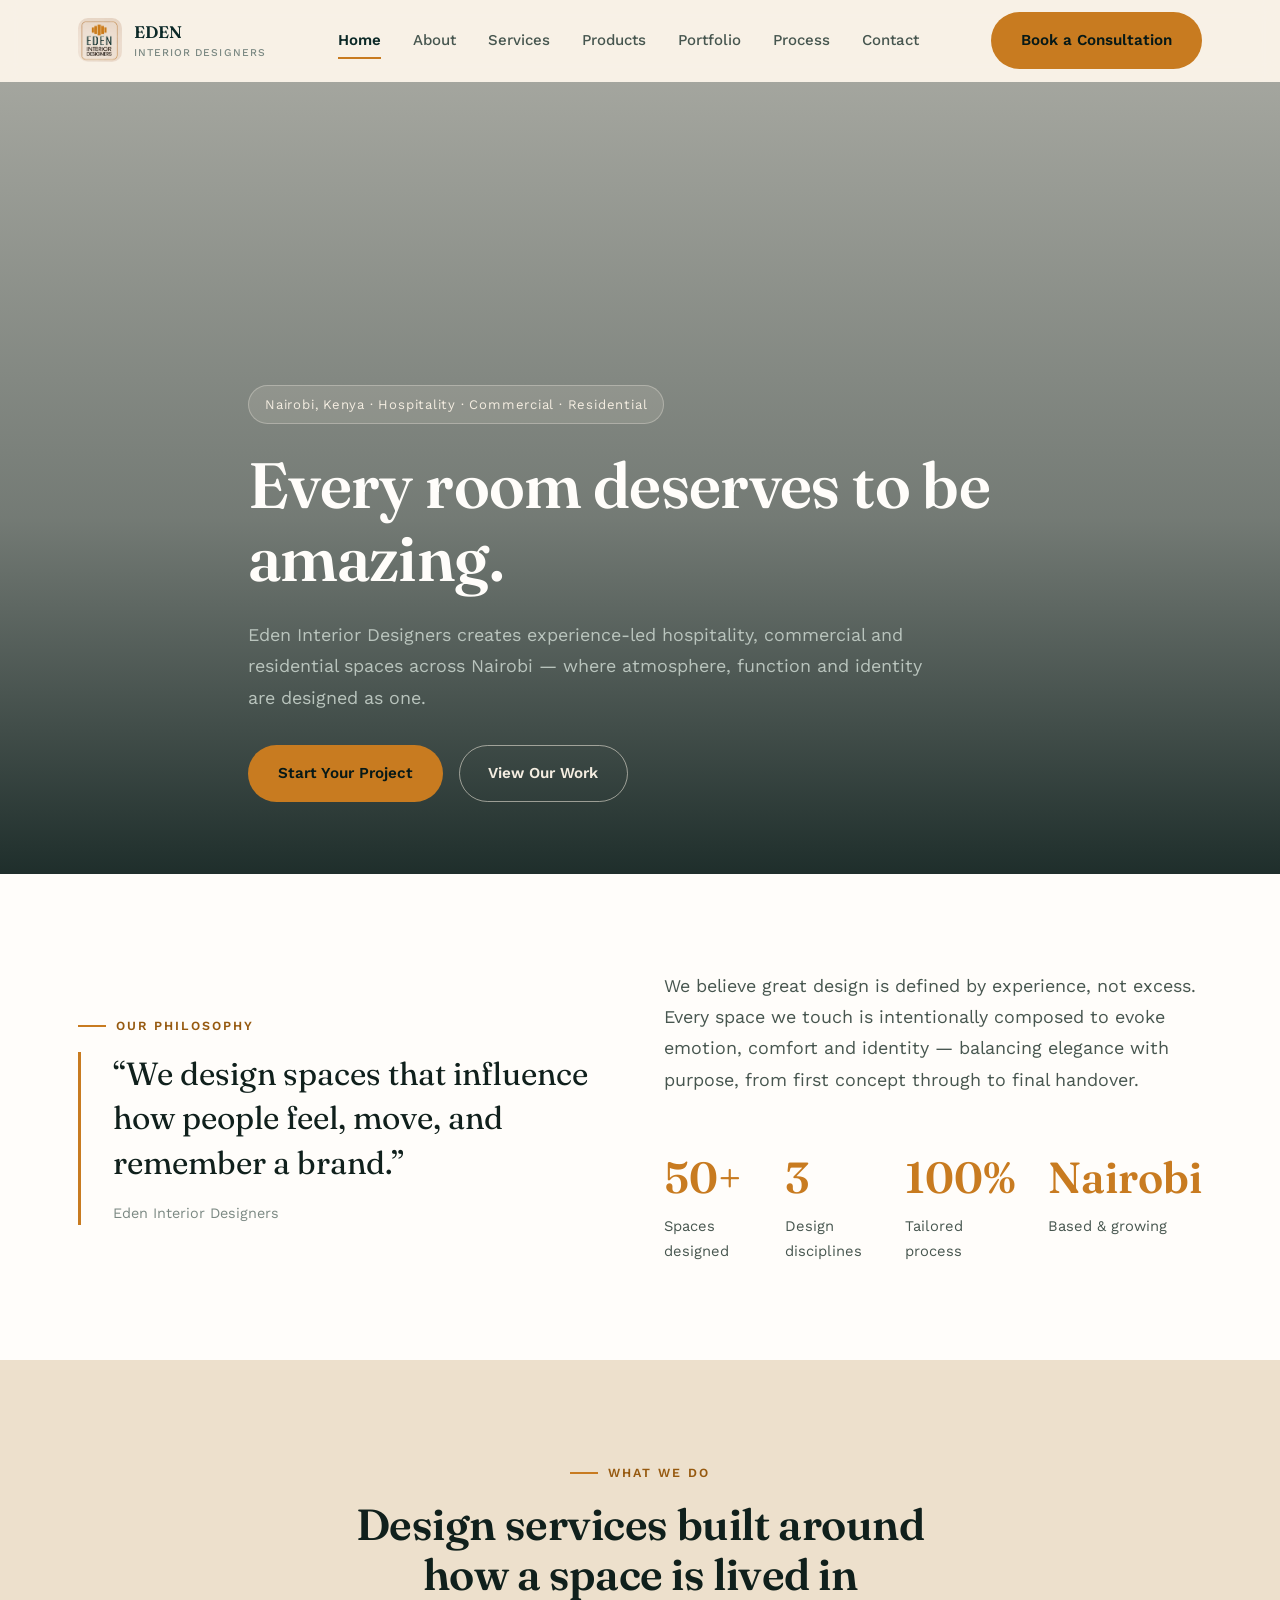
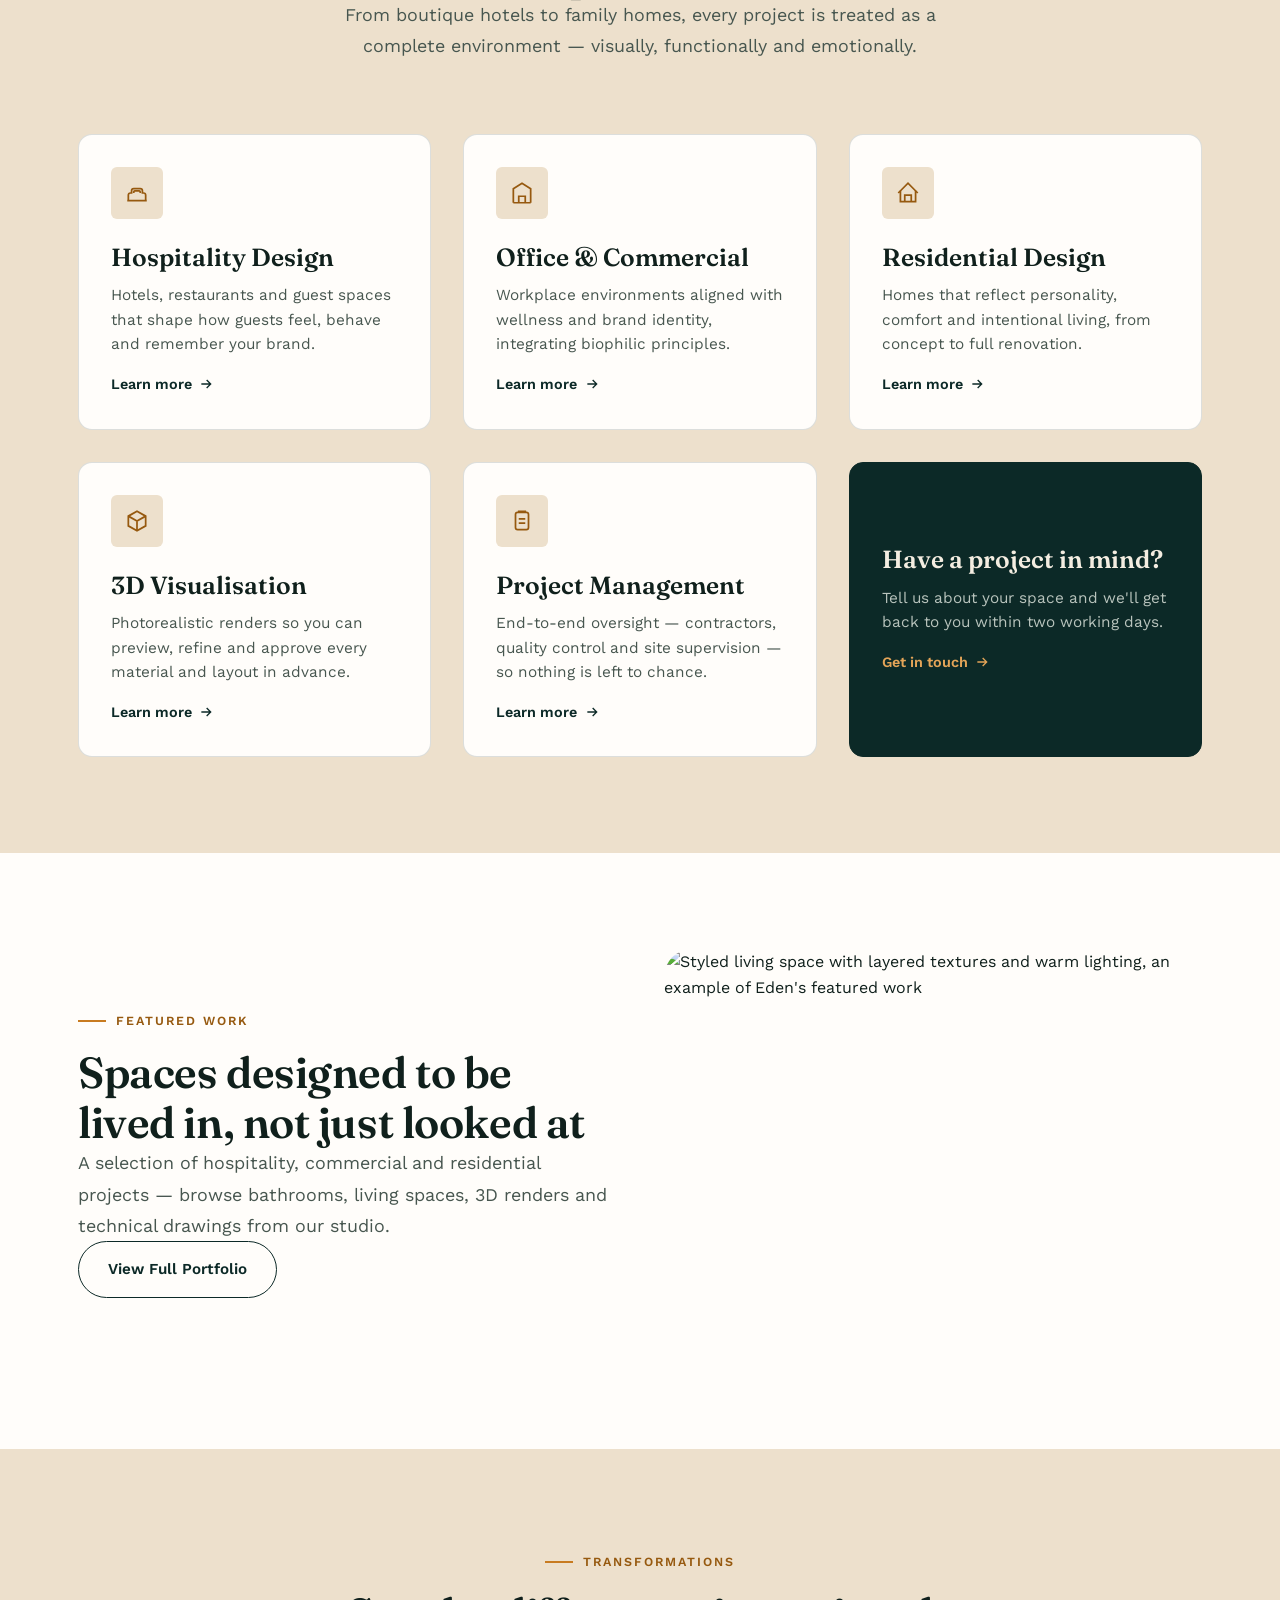
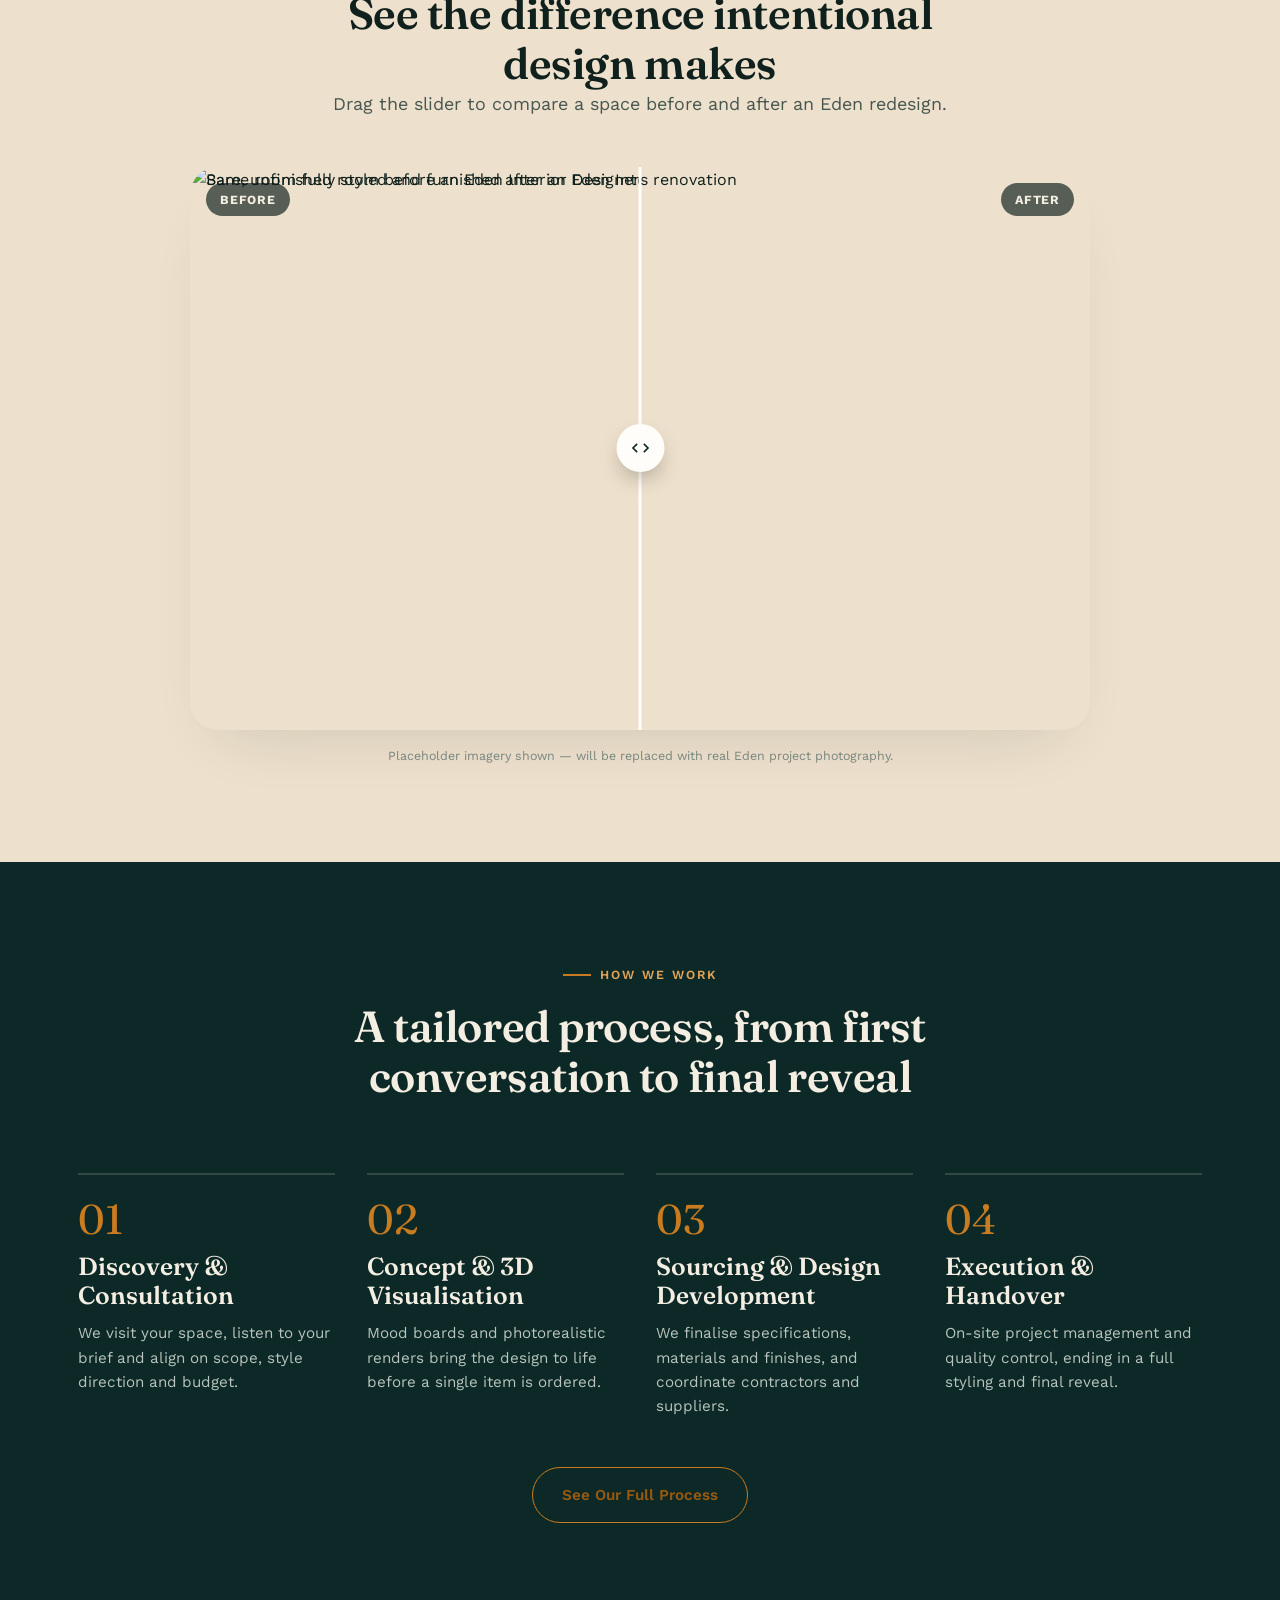
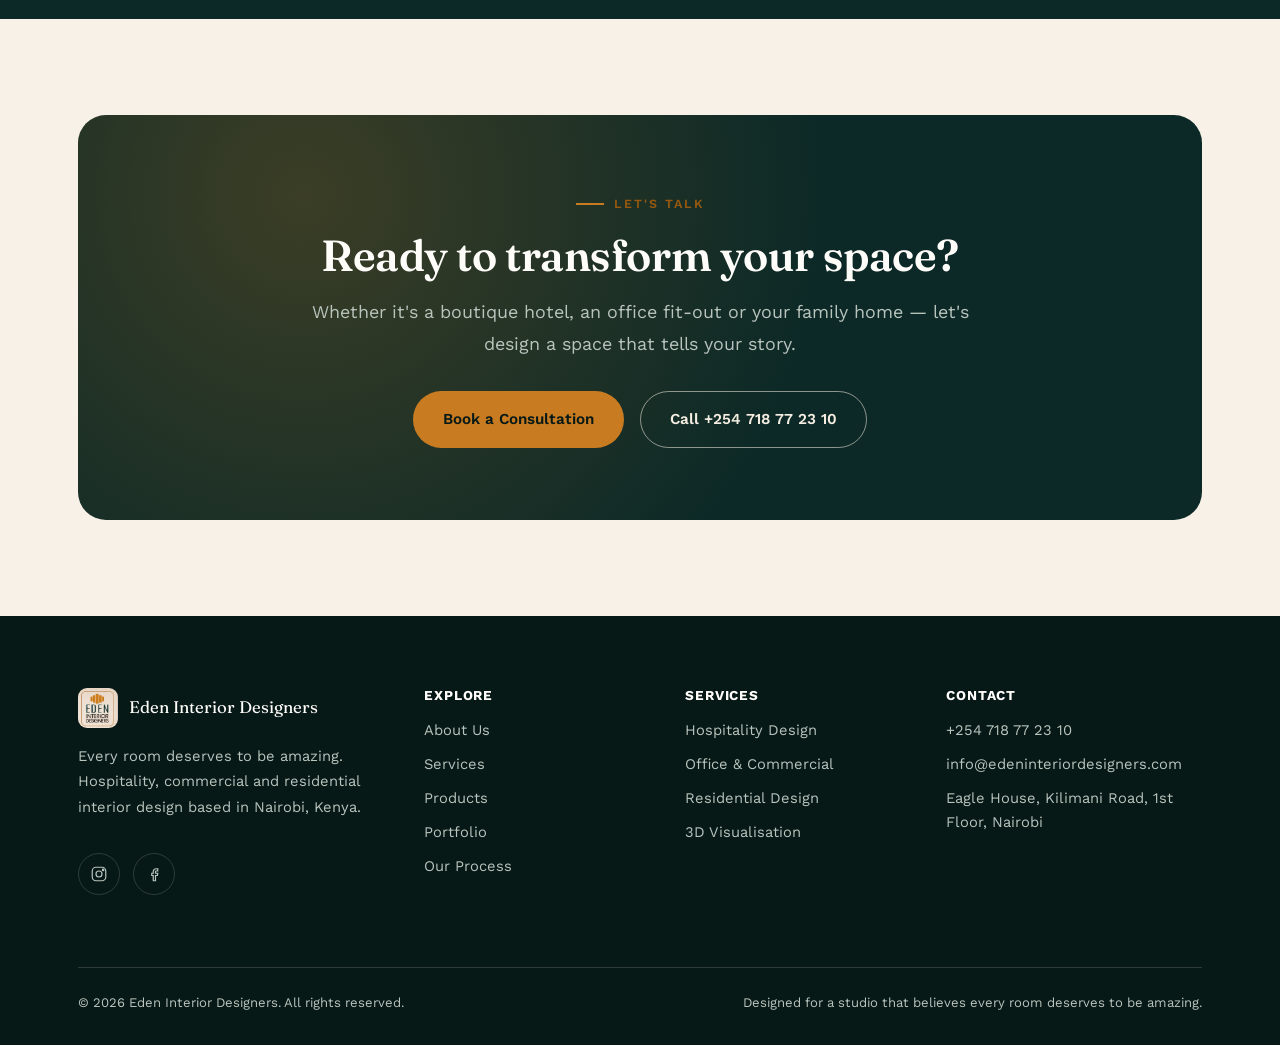
==== index.html @ 188709b5 "Add hospitality Products page New products.html presents the Eden Hospitality Collection (bed linen," ====
<!DOCTYPE html>
<html lang="en">
<head>
<meta charset="UTF-8">
<meta name="viewport" content="width=device-width, initial-scale=1">
<title>Eden Interior Designers — Nairobi, Kenya</title>
<meta name="description" content="Eden Interior Designers is a Nairobi-based hospitality, commercial and residential interior design studio. Every room deserves to be amazing.">
<link rel="icon" href="assets/logo.png">
<link rel="preconnect" href="https://fonts.googleapis.com">
<link rel="preconnect" href="https://fonts.gstatic.com" crossorigin>
<link href="https://fonts.googleapis.com/css2?family=Fraunces:opsz,wght@9..144,500;9..144,600;9..144,700&family=Work+Sans:wght@400;500;600;700&display=swap" rel="stylesheet">
<link rel="stylesheet" href="css/style.css">
</head>
<body>
<a class="skip-link" href="#main">Skip to main content</a>

<header class="site-header">
  <div class="container header-inner">
    <a class="brand" href="index.html">
      <img src="assets/logo.png" alt="Eden Interior Designers logo" width="44" height="44">
      <span>EDEN<br><small>Interior Designers</small></span>
    </a>
    <nav class="nav-primary" aria-label="Primary">
      <a href="index.html" aria-current="page">Home</a>
      <a href="about.html">About</a>
      <a href="services.html">Services</a>
      <a href="products.html">Products</a>
      <a href="portfolio.html">Portfolio</a>
      <a href="process.html">Process</a>
      <a href="contact.html">Contact</a>
    </nav>
    <div class="header-actions">
      <a class="btn btn-primary" href="contact.html">Book a Consultation</a>
      <button class="nav-toggle" aria-label="Open menu" aria-expanded="false" aria-controls="mobile-nav">
        <span></span><span></span><span></span>
      </button>
    </div>
  </div>
</header>

<div class="mobile-nav" id="mobile-nav" hidden>
  <div class="mobile-nav-head">
    <a class="brand" href="index.html">
      <img src="assets/logo.png" alt="Eden Interior Designers logo" width="40" height="40">
    </a>
    <button class="mobile-nav-close" aria-label="Close menu">&times;</button>
  </div>
  <ul>
    <li><a href="index.html">Home</a></li>
    <li><a href="about.html">About</a></li>
    <li><a href="services.html">Services</a></li>
    <li><a href="products.html">Products</a></li>
    <li><a href="portfolio.html">Portfolio</a></li>
    <li><a href="process.html">Process</a></li>
    <li><a href="contact.html">Contact</a></li>
  </ul>
  <a class="btn btn-primary btn-block" href="contact.html">Book a Consultation</a>
</div>

<main id="main">

  <section class="hero">
    <div class="hero-media">
      <video autoplay muted loop playsinline data-hero-video poster="https://images.unsplash.com/photo-1564078516393-cf04bd966897?auto=format&fit=crop&w=1920&q=80">
        <source src="assets/hero-video.mp4" type="video/mp4">
      </video>
    </div>
    <div class="container hero-content">
      <span class="hero-tag">Nairobi, Kenya · Hospitality · Commercial · Residential</span>
      <h1>Every room deserves to be amazing.</h1>
      <p class="lede">Eden Interior Designers creates experience-led hospitality, commercial and residential spaces across Nairobi — where atmosphere, function and identity are designed as one.</p>
      <div class="hero-actions">
        <a class="btn btn-primary" href="contact.html">Start Your Project</a>
        <a class="btn btn-ghost-light" href="portfolio.html">View Our Work</a>
      </div>
    </div>
  </section>

  <section class="section section--white">
    <div class="container">
      <div class="split">
        <div data-reveal>
          <span class="eyebrow">Our Philosophy</span>
          <div class="quote-block">
            <p>&ldquo;We design spaces that influence how people feel, move, and remember a brand.&rdquo;</p>
            <cite>Eden Interior Designers</cite>
          </div>
        </div>
        <div data-reveal>
          <p class="lede">We believe great design is defined by experience, not excess. Every space we touch is intentionally composed to evoke emotion, comfort and identity — balancing elegance with purpose, from first concept through to final handover.</p>
          <div class="stats-row">
            <div class="stat"><b>50+</b><span>Spaces designed</span></div>
            <div class="stat"><b>3</b><span>Design disciplines</span></div>
            <div class="stat"><b>100%</b><span>Tailored process</span></div>
            <div class="stat"><b>Nairobi</b><span>Based &amp; growing</span></div>
          </div>
        </div>
      </div>
    </div>
  </section>

  <section class="section section--cream">
    <div class="container">
      <div class="center" style="max-width:640px;" data-reveal>
        <span class="eyebrow" style="justify-content:center;">What We Do</span>
        <h2>Design services built around how a space is lived in</h2>
        <p class="lede center">From boutique hotels to family homes, every project is treated as a complete environment — visually, functionally and emotionally.</p>
      </div>
      <div class="grid grid--3" style="margin-top:var(--space-7);">
        <div class="card" data-reveal>
          <div class="card-icon">
            <svg viewBox="0 0 24 24" fill="none" stroke="currentColor" stroke-width="1.6"><path d="M3 19h18M4 19v-5a2 2 0 0 1 2-2h1v-2a2 2 0 0 1 2-2h6a2 2 0 0 1 2 2v2h1a2 2 0 0 1 2 2v5"/><path d="M9 12v-1a1 1 0 0 1 1-1h4a1 1 0 0 1 1 1v1"/></svg>
          </div>
          <h3>Hospitality Design</h3>
          <p>Hotels, restaurants and guest spaces that shape how guests feel, behave and remember your brand.</p>
          <a class="card-link" href="services.html#hospitality">Learn more
            <svg viewBox="0 0 24 24" fill="none" stroke="currentColor" stroke-width="2"><path d="M5 12h14M13 6l6 6-6 6"/></svg>
          </a>
        </div>
        <div class="card" data-reveal>
          <div class="card-icon">
            <svg viewBox="0 0 24 24" fill="none" stroke="currentColor" stroke-width="1.6"><path d="M4 21V8l8-5 8 5v13"/><path d="M9 21v-6h6v6M4 21h16"/></svg>
          </div>
          <h3>Office &amp; Commercial</h3>
          <p>Workplace environments aligned with wellness and brand identity, integrating biophilic principles.</p>
          <a class="card-link" href="services.html#commercial">Learn more
            <svg viewBox="0 0 24 24" fill="none" stroke="currentColor" stroke-width="2"><path d="M5 12h14M13 6l6 6-6 6"/></svg>
          </a>
        </div>
        <div class="card" data-reveal>
          <div class="card-icon">
            <svg viewBox="0 0 24 24" fill="none" stroke="currentColor" stroke-width="1.6"><path d="M3 12l9-9 9 9"/><path d="M5 10v10h14V10"/><path d="M9 20v-6h6v6"/></svg>
          </div>
          <h3>Residential Design</h3>
          <p>Homes that reflect personality, comfort and intentional living, from concept to full renovation.</p>
          <a class="card-link" href="services.html#residential">Learn more
            <svg viewBox="0 0 24 24" fill="none" stroke="currentColor" stroke-width="2"><path d="M5 12h14M13 6l6 6-6 6"/></svg>
          </a>
        </div>
        <div class="card" data-reveal>
          <div class="card-icon">
            <svg viewBox="0 0 24 24" fill="none" stroke="currentColor" stroke-width="1.6"><path d="M12 3l8 4.5v9L12 21l-8-4.5v-9L12 3z"/><path d="M12 12l8-4.5M12 12v9M12 12L4 7.5"/></svg>
          </div>
          <h3>3D Visualisation</h3>
          <p>Photorealistic renders so you can preview, refine and approve every material and layout in advance.</p>
          <a class="card-link" href="services.html#visualisation">Learn more
            <svg viewBox="0 0 24 24" fill="none" stroke="currentColor" stroke-width="2"><path d="M5 12h14M13 6l6 6-6 6"/></svg>
          </a>
        </div>
        <div class="card" data-reveal>
          <div class="card-icon">
            <svg viewBox="0 0 24 24" fill="none" stroke="currentColor" stroke-width="1.6"><rect x="6" y="4" width="12" height="16" rx="2"/><path d="M9 4V3h6v1M9 10h6M9 14h6"/></svg>
          </div>
          <h3>Project Management</h3>
          <p>End-to-end oversight — contractors, quality control and site supervision — so nothing is left to chance.</p>
          <a class="card-link" href="services.html#project-management">Learn more
            <svg viewBox="0 0 24 24" fill="none" stroke="currentColor" stroke-width="2"><path d="M5 12h14M13 6l6 6-6 6"/></svg>
          </a>
        </div>
        <div class="card" style="display:flex;flex-direction:column;justify-content:center;background:var(--c-green);border-color:var(--c-green);" data-reveal>
          <h3 style="color:var(--c-on-dark);">Have a project in mind?</h3>
          <p style="color:var(--c-on-dark-soft);">Tell us about your space and we'll get back to you within two working days.</p>
          <a class="card-link" href="contact.html" style="color:var(--c-gold-light);">Get in touch
            <svg viewBox="0 0 24 24" fill="none" stroke="currentColor" stroke-width="2"><path d="M5 12h14M13 6l6 6-6 6"/></svg>
          </a>
        </div>
      </div>
    </div>
  </section>

  <section class="section section--white">
    <div class="container">
      <div class="split reverse">
        <div class="split-media" data-reveal>
          <img src="https://images.unsplash.com/photo-1704040686413-2c607dbd2f06?auto=format&fit=crop&w=1200&q=80" alt="Styled living space with layered textures and warm lighting, an example of Eden's featured work" loading="lazy">
        </div>
        <div data-reveal>
          <span class="eyebrow">Featured Work</span>
          <h2>Spaces designed to be lived in, not just looked at</h2>
          <p class="lede">A selection of hospitality, commercial and residential projects — browse bathrooms, living spaces, 3D renders and technical drawings from our studio.</p>
          <div class="hero-actions">
            <a class="btn btn-ghost-dark" href="portfolio.html">View Full Portfolio</a>
          </div>
        </div>
      </div>
    </div>
  </section>

  <section class="section section--cream">
    <div class="container">
      <div class="center" style="max-width:640px;" data-reveal>
        <span class="eyebrow" style="justify-content:center;">Transformations</span>
        <h2>See the difference intentional design makes</h2>
        <p class="lede center">Drag the slider to compare a space before and after an Eden redesign.</p>
      </div>
      <div style="max-width:900px;margin-inline:auto;margin-top:var(--space-6);" data-reveal>
        <div class="ba-slider" data-ba-slider style="--ba-img-w: 900px;">
          <span class="ba-label ba-label--before">Before</span>
          <span class="ba-label ba-label--after">After</span>
          <img src="https://images.unsplash.com/photo-1630699144919-681cf308ae82?auto=format&fit=crop&w=1200&q=80" alt="Bare, unfinished room before an Eden Interior Designers renovation">
          <div class="ba-after-wrap">
            <img src="https://images.unsplash.com/photo-1758957701419-2c6e266f7988?auto=format&fit=crop&w=1200&q=80" alt="Same room fully styled and furnished after an Eden Interior Designers renovation">
          </div>
          <div class="ba-handle">
            <button class="ba-handle-btn" aria-label="Drag to compare before and after">
              <svg viewBox="0 0 24 24" fill="none" stroke="currentColor" stroke-width="2"><path d="M8 7l-5 5 5 5M16 7l5 5-5 5"/></svg>
            </button>
          </div>
        </div>
        <p class="placeholder-note">Placeholder imagery shown — will be replaced with real Eden project photography.</p>
      </div>
    </div>
  </section>

  <section class="section section--dark">
    <div class="container">
      <div class="center" style="max-width:640px;" data-reveal>
        <span class="eyebrow" style="justify-content:center;">How We Work</span>
        <h2>A tailored process, from first conversation to final reveal</h2>
      </div>
      <div class="process-steps" style="margin-top:var(--space-7);">
        <div class="process-step" data-reveal>
          <span class="num">01</span>
          <h3>Discovery &amp; Consultation</h3>
          <p>We visit your space, listen to your brief and align on scope, style direction and budget.</p>
        </div>
        <div class="process-step" data-reveal>
          <span class="num">02</span>
          <h3>Concept &amp; 3D Visualisation</h3>
          <p>Mood boards and photorealistic renders bring the design to life before a single item is ordered.</p>
        </div>
        <div class="process-step" data-reveal>
          <span class="num">03</span>
          <h3>Sourcing &amp; Design Development</h3>
          <p>We finalise specifications, materials and finishes, and coordinate contractors and suppliers.</p>
        </div>
        <div class="process-step" data-reveal>
          <span class="num">04</span>
          <h3>Execution &amp; Handover</h3>
          <p>On-site project management and quality control, ending in a full styling and final reveal.</p>
        </div>
      </div>
      <div class="center" style="margin-top:var(--space-6);">
        <a class="btn btn-outline-gold" href="process.html">See Our Full Process</a>
      </div>
    </div>
  </section>

  <section class="section">
    <div class="container">
      <div class="cta-band" data-reveal>
        <span class="eyebrow" style="justify-content:center;">Let's Talk</span>
        <h2>Ready to transform your space?</h2>
        <p class="lede center">Whether it's a boutique hotel, an office fit-out or your family home — let's design a space that tells your story.</p>
        <div class="hero-actions">
          <a class="btn btn-primary" href="contact.html">Book a Consultation</a>
          <a class="btn btn-ghost-light" href="tel:+254718772310">Call +254 718 77 23 10</a>
        </div>
      </div>
    </div>
  </section>

</main>

<footer class="site-footer">
  <div class="container">
    <div class="footer-grid">
      <div>
        <div class="footer-brand">
          <img src="assets/logo.png" alt="" width="40" height="40">
          <span>Eden Interior Designers</span>
        </div>
        <p class="lede">Every room deserves to be amazing. Hospitality, commercial and residential interior design based in Nairobi, Kenya.</p>
        <div class="social-row">
          <a href="https://instagram.com/edeninteriordesigners" aria-label="Eden Interior Designers on Instagram" target="_blank" rel="noopener">
            <svg viewBox="0 0 24 24" fill="none" stroke="currentColor" stroke-width="1.6"><rect x="3" y="3" width="18" height="18" rx="5"/><circle cx="12" cy="12" r="4"/><circle cx="17.5" cy="6.5" r="1"/></svg>
          </a>
          <a href="https://facebook.com/edeninteriordesigners" aria-label="Eden Interior Designers on Facebook" target="_blank" rel="noopener">
            <svg viewBox="0 0 24 24" fill="none" stroke="currentColor" stroke-width="1.6"><path d="M15 8h2V5h-2a4 4 0 0 0-4 4v2H9v3h2v7h3v-7h2.5l.5-3H14V9a1 1 0 0 1 1-1z"/></svg>
          </a>
        </div>
      </div>
      <div class="footer-col">
        <h4>Explore</h4>
        <ul>
          <li><a href="about.html">About Us</a></li>
          <li><a href="services.html">Services</a></li>
          <li><a href="products.html">Products</a></li>
          <li><a href="portfolio.html">Portfolio</a></li>
          <li><a href="process.html">Our Process</a></li>
        </ul>
      </div>
      <div class="footer-col">
        <h4>Services</h4>
        <ul>
          <li><a href="services.html#hospitality">Hospitality Design</a></li>
          <li><a href="services.html#commercial">Office &amp; Commercial</a></li>
          <li><a href="services.html#residential">Residential Design</a></li>
          <li><a href="services.html#visualisation">3D Visualisation</a></li>
        </ul>
      </div>
      <div class="footer-col">
        <h4>Contact</h4>
        <ul>
          <li><a href="tel:+254718772310">+254 718 77 23 10</a></li>
          <li><a href="mailto:info@edeninteriordesigners.com">info@edeninteriordesigners.com</a></li>
          <li><span>Eagle House, Kilimani Road, 1st Floor, Nairobi</span></li>
        </ul>
      </div>
    </div>
    <div class="footer-bottom">
      <span>&copy; <span data-year></span> Eden Interior Designers. All rights reserved.</span>
      <span>Designed for a studio that believes every room deserves to be amazing.</span>
    </div>
  </div>
</footer>

<script src="js/main.js"></script>
</body>
</html>
---- css/style.css ----
/* =========================================================
   Eden Interior Designers — Design Tokens & Base Styles
   Brand colors sampled directly from assets/logo.png
   ========================================================= */

:root {
  /* Brand core */
  --c-green: #0c2927;
  --c-green-dark: #071917;
  --c-green-soft: #16403c;
  --c-gold: #c87b20;
  --c-gold-light: #e3a458;
  --c-gold-dark: #96590f;
  --c-cream: #f8f1e7;
  --c-cream-deep: #ede0cc;
  --c-white: #fffdfa;

  /* Text */
  --c-ink: #10201c;
  --c-ink-soft: #47564f;
  --c-ink-faint: #7c8983;
  --c-on-dark: #f4ede1;
  --c-on-dark-soft: #b9c4bd;

  /* Structural */
  --c-border: rgba(12, 41, 39, 0.14);
  --c-border-dark: rgba(244, 237, 225, 0.16);
  --c-shadow: rgba(16, 32, 28, 0.14);

  /* Type */
  --font-display: "Fraunces", "Iowan Old Style", Georgia, serif;
  --font-body: "Work Sans", -apple-system, "Segoe UI", sans-serif;

  /* Spacing scale (8pt rhythm) */
  --space-1: 0.5rem;
  --space-2: 0.75rem;
  --space-3: 1rem;
  --space-4: 1.5rem;
  --space-5: 2rem;
  --space-6: 3rem;
  --space-7: 4.5rem;
  --space-8: 6rem;
  --space-9: 8rem;

  /* Motion */
  --ease-standard: cubic-bezier(0.22, 1, 0.36, 1);
  --dur-fast: 180ms;
  --dur-base: 320ms;
  --dur-slow: 560ms;

  --radius-sm: 6px;
  --radius-md: 14px;
  --radius-lg: 28px;
  --container: 1220px;
}

@media (prefers-reduced-motion: reduce) {
  :root {
    --dur-fast: 0ms;
    --dur-base: 0ms;
    --dur-slow: 0ms;
  }
}

/* ---------- Reset ---------- */
*, *::before, *::after { box-sizing: border-box; }
html { scroll-behavior: smooth; }
@media (prefers-reduced-motion: reduce) {
  html { scroll-behavior: auto; }
}
body {
  margin: 0;
  min-height: 100dvh;
  background: var(--c-cream);
  color: var(--c-ink);
  font-family: var(--font-body);
  font-size: 16px;
  line-height: 1.6;
  -webkit-font-smoothing: antialiased;
}
img { max-width: 100%; display: block; }
a { color: inherit; text-decoration: none; }
ul { margin: 0; padding: 0; list-style: none; }
button { font: inherit; cursor: pointer; }
input, textarea, select { font: inherit; }
h1, h2, h3, h4 { font-family: var(--font-display); color: var(--c-ink); line-height: 1.15; margin: 0; font-weight: 600; }
p { margin: 0; }

:focus-visible {
  outline: 3px solid var(--c-gold-dark);
  outline-offset: 3px;
  border-radius: 2px;
}

.skip-link {
  position: absolute;
  left: -999px;
  top: auto;
  background: var(--c-green);
  color: var(--c-on-dark);
  padding: 0.9rem 1.4rem;
  z-index: 1000;
  border-radius: 0 0 var(--radius-sm) 0;
}
.skip-link:focus {
  left: 0;
  top: 0;
}

/* ---------- Layout helpers ---------- */
.container {
  width: 100%;
  max-width: var(--container);
  margin-inline: auto;
  padding-inline: var(--space-4);
}
@media (min-width: 768px) {
  .container { padding-inline: var(--space-6); }
}

.section { padding-block: var(--space-8); }
.section--tight { padding-block: var(--space-6); }
.section--cream { background: var(--c-cream-deep); }
.section--dark { background: var(--c-green); color: var(--c-on-dark); }
.section--dark h1, .section--dark h2, .section--dark h3 { color: var(--c-on-dark); }
.section--white { background: var(--c-white); }

.eyebrow {
  display: inline-flex;
  align-items: center;
  gap: 0.6rem;
  font-family: var(--font-body);
  font-size: 0.78rem;
  font-weight: 600;
  letter-spacing: 0.16em;
  text-transform: uppercase;
  color: var(--c-gold-dark);
  margin-bottom: var(--space-3);
}
.section--dark .eyebrow,
.section--tint .eyebrow { color: var(--c-gold-light); }
.eyebrow::before {
  content: "";
  width: 28px;
  height: 2px;
  background: var(--c-gold);
  display: inline-block;
}

h1 { font-size: clamp(2.4rem, 5vw, 4.2rem); letter-spacing: -0.01em; }
h2 { font-size: clamp(1.9rem, 3.4vw, 2.75rem); letter-spacing: -0.01em; }
h3 { font-size: clamp(1.25rem, 2vw, 1.55rem); }
.lede {
  font-size: clamp(1.05rem, 1.4vw, 1.2rem);
  color: var(--c-ink-soft);
  max-width: 62ch;
  line-height: 1.75;
}
.section--dark .lede { color: var(--c-on-dark-soft); }

.center { text-align: center; margin-inline: auto; }

.grid { display: grid; gap: var(--space-5); min-width: 0; }
.grid > * { min-width: 0; }
@media (min-width: 640px) { .grid--2 { grid-template-columns: repeat(2, 1fr); } }
@media (min-width: 900px) {
  .grid--3 { grid-template-columns: repeat(3, 1fr); }
  .grid--4 { grid-template-columns: repeat(4, 1fr); }
  .grid--5 { grid-template-columns: repeat(5, 1fr); }
}

/* ---------- Buttons ---------- */
.btn {
  display: inline-flex;
  align-items: center;
  justify-content: center;
  gap: 0.6rem;
  padding: 0.95rem 1.8rem;
  border-radius: 999px;
  font-weight: 600;
  font-size: 0.95rem;
  border: 1.5px solid transparent;
  transition: transform var(--dur-fast) var(--ease-standard),
    background var(--dur-fast) var(--ease-standard),
    color var(--dur-fast) var(--ease-standard),
    border-color var(--dur-fast) var(--ease-standard);
  min-height: 48px;
  white-space: nowrap;
}
.btn:active { transform: scale(0.97); }
.btn-primary { background: var(--c-gold); color: var(--c-green-dark); }
.btn-primary:hover { background: var(--c-gold-light); }
.btn-ghost-light { border-color: rgba(244, 237, 225, 0.55); color: var(--c-on-dark); }
.btn-ghost-light:hover { background: rgba(244, 237, 225, 0.12); border-color: var(--c-on-dark); }
.btn-ghost-dark { border-color: var(--c-green); color: var(--c-green); }
.btn-ghost-dark:hover { background: var(--c-green); color: var(--c-on-dark); }
.btn-outline-gold { border-color: var(--c-gold); color: var(--c-gold-dark); }
.btn-outline-gold:hover { background: var(--c-gold); color: var(--c-green-dark); }
.btn-block { width: 100%; }

/* ---------- Header ---------- */
.site-header {
  position: sticky;
  top: 0;
  z-index: 500;
  width: 100%;
  background: rgba(248, 241, 231, 0.92);
  backdrop-filter: blur(10px);
  border-bottom: 1px solid transparent;
  transition: background var(--dur-base) var(--ease-standard), border-color var(--dur-base) var(--ease-standard);
}
.site-header.is-scrolled,
.site-header.is-solid {
  border-bottom-color: var(--c-border);
}
.header-inner {
  display: flex;
  align-items: center;
  justify-content: space-between;
  padding-block: var(--space-2);
  gap: var(--space-4);
}
.brand {
  display: flex;
  align-items: center;
  gap: 0.75rem;
  font-family: var(--font-display);
  font-weight: 600;
  font-size: 1.05rem;
  color: var(--c-green);
}
.brand img { width: 44px; height: 44px; border-radius: 10px; }
.brand small { display: block; font-family: var(--font-body); font-weight: 500; font-size: 0.65rem; letter-spacing: 0.1em; text-transform: uppercase; color: var(--c-ink-faint); }

.nav-primary { display: none; }
@media (min-width: 960px) {
  .nav-primary {
    display: flex;
    align-items: center;
    gap: var(--space-5);
  }
  .nav-primary a {
    font-size: 0.94rem;
    font-weight: 500;
    color: var(--c-ink-soft);
    position: relative;
    padding-block: 0.3rem;
  }
  .nav-primary a::after {
    content: "";
    position: absolute;
    left: 0;
    bottom: -2px;
    width: 0;
    height: 2px;
    background: var(--c-gold);
    transition: width var(--dur-base) var(--ease-standard);
  }
  .nav-primary a:hover::after,
  .nav-primary a[aria-current="page"]::after { width: 100%; }
  .nav-primary a[aria-current="page"] { color: var(--c-green); font-weight: 600; }
}

.header-actions { display: flex; align-items: center; gap: var(--space-3); }
.header-actions .btn { display: none; }
@media (min-width: 640px) { .header-actions .btn { display: inline-flex; } }
.nav-toggle {
  display: inline-flex;
  align-items: center;
  justify-content: center;
  width: 48px;
  height: 48px;
  border: 1.5px solid var(--c-border);
  border-radius: var(--radius-sm);
  background: transparent;
}
@media (min-width: 960px) { .nav-toggle { display: none; } }
.nav-toggle { flex-direction: column; gap: 5px; }
.nav-toggle span {
  display: block;
  width: 20px;
  height: 2px;
  background: var(--c-ink);
  transition: all var(--dur-fast) var(--ease-standard);
}

.mobile-nav {
  position: fixed;
  inset: 0;
  background: var(--c-cream);
  z-index: 600;
  display: flex;
  flex-direction: column;
  padding: var(--space-4);
  transform: translateX(100%);
  transition: transform var(--dur-base) var(--ease-standard);
}
.mobile-nav.is-open { transform: translateX(0); }
.mobile-nav-head { display: flex; justify-content: space-between; align-items: center; margin-bottom: var(--space-6); }
.mobile-nav-close {
  width: 48px; height: 48px;
  border: 1.5px solid var(--c-border);
  border-radius: var(--radius-sm);
  background: none;
  font-size: 1.4rem;
  color: var(--c-ink);
}
.mobile-nav ul { display: flex; flex-direction: column; gap: var(--space-2); }
.mobile-nav a {
  font-family: var(--font-display);
  font-size: 1.9rem;
  padding-block: var(--space-2);
  border-bottom: 1px solid var(--c-border);
  display: block;
}
.mobile-nav .btn { margin-top: var(--space-5); }
@media (min-width: 960px) { .mobile-nav { display: none; } }

/* ---------- Hero ---------- */
.hero {
  position: relative;
  min-height: 88vh;
  min-height: 88dvh;
  display: flex;
  align-items: flex-end;
  color: var(--c-on-dark);
  overflow: hidden;
}
.hero-media {
  position: absolute;
  inset: 0;
  z-index: 0;
}
.hero-media img, .hero-media video { width: 100%; height: 100%; object-fit: cover; }
.hero-media::after {
  content: "";
  position: absolute;
  inset: 0;
  background: linear-gradient(180deg, rgba(7, 25, 23, 0.35) 0%, rgba(7, 25, 23, 0.55) 55%, rgba(7, 25, 23, 0.9) 100%);
}
.hero-content {
  position: relative;
  z-index: 1;
  padding-block: var(--space-8) var(--space-7);
  max-width: 880px;
}
.hero-tag {
  display: inline-flex;
  align-items: center;
  gap: 0.6rem;
  background: rgba(248, 241, 231, 0.12);
  border: 1px solid rgba(248, 241, 231, 0.3);
  padding: 0.5rem 1rem;
  border-radius: 999px;
  font-size: 0.82rem;
  letter-spacing: 0.06em;
  margin-bottom: var(--space-4);
}
.hero-content h1 { color: var(--c-white); margin-bottom: var(--space-4); }
.hero-content .lede { color: var(--c-on-dark-soft); margin-bottom: var(--space-5); }
.hero-actions { display: flex; flex-wrap: wrap; gap: var(--space-3); }

.page-hero {
  position: relative;
  padding-block: calc(var(--space-8) + 3rem) var(--space-7);
  color: var(--c-on-dark);
  background: var(--c-green);
  overflow: hidden;
}
.page-hero::before {
  content: "";
  position: absolute;
  inset: 0;
  background: radial-gradient(circle at 85% 20%, rgba(200, 123, 32, 0.28), transparent 55%);
}
.page-hero .container { position: relative; }
.page-hero h1, .page-hero h2 { color: var(--c-white); }

/* ---------- Stats ---------- */
.stats-row {
  display: grid;
  grid-template-columns: repeat(2, minmax(0, 1fr));
  gap: var(--space-5);
  margin-top: var(--space-6);
}
@media (min-width: 720px) { .stats-row { grid-template-columns: repeat(4, 1fr); } }
.stat b {
  display: block;
  font-family: var(--font-display);
  font-size: clamp(2rem, 3.4vw, 2.8rem);
  color: var(--c-gold);
  font-weight: 600;
}
.stat span { color: var(--c-ink-soft); font-size: 0.92rem; }
.section--dark .stat span { color: var(--c-on-dark-soft); }

/* ---------- Quote ---------- */
.quote-block {
  border-left: 3px solid var(--c-gold);
  padding-left: var(--space-5);
  max-width: 46rem;
}
.quote-block p {
  font-family: var(--font-display);
  font-size: clamp(1.4rem, 2.6vw, 2rem);
  line-height: 1.4;
  color: var(--c-ink);
}
.section--dark .quote-block p { color: var(--c-on-dark); }
.quote-block cite { display: block; margin-top: var(--space-3); font-style: normal; color: var(--c-ink-faint); font-size: 0.9rem; }

/* ---------- Cards ---------- */
.card {
  background: var(--c-white);
  border-radius: var(--radius-md);
  border: 1px solid var(--c-border);
  padding: var(--space-5);
  transition: transform var(--dur-base) var(--ease-standard), box-shadow var(--dur-base) var(--ease-standard);
}
.card:hover { transform: translateY(-4px); box-shadow: 0 20px 40px -20px var(--c-shadow); }
.card-icon {
  width: 52px; height: 52px;
  border-radius: var(--radius-sm);
  background: var(--c-cream-deep);
  color: var(--c-gold-dark);
  display: flex; align-items: center; justify-content: center;
  margin-bottom: var(--space-4);
}
.card-icon svg { width: 26px; height: 26px; }
.card h3 { margin-bottom: var(--space-2); }
.card p { color: var(--c-ink-soft); font-size: 0.96rem; }
.card-link {
  display: inline-flex; align-items: center; gap: 0.4rem;
  margin-top: var(--space-3); font-weight: 600; font-size: 0.9rem; color: var(--c-green);
}
.card-link svg { width: 16px; height: 16px; transition: transform var(--dur-fast) var(--ease-standard); }
.card-link:hover svg { transform: translateX(3px); }

.value-card { text-align: left; }
.value-card b { display: block; font-family: var(--font-display); font-size: 1.2rem; margin-bottom: 0.4rem; color: var(--c-green); }
.section--dark .value-card b { color: var(--c-gold-light); }

/* ---------- Team ---------- */
.team-card { text-align: center; }
.avatar {
  width: 92px; height: 92px;
  border-radius: 50%;
  margin-inline: auto;
  display: block;
  object-fit: cover;
  font-family: var(--font-display);
  font-size: 1.6rem;
  color: var(--c-white);
  background: linear-gradient(145deg, var(--c-green-soft), var(--c-green-dark));
  margin-bottom: var(--space-3);
  border: 3px solid var(--c-cream-deep);
}
.team-card h3 { font-size: 1.1rem; margin-bottom: 0.2rem; }
.team-card span { color: var(--c-gold-dark); font-size: 0.85rem; font-weight: 600; letter-spacing: 0.03em; }

/* ---------- Process ---------- */
.process-steps {
  display: grid;
  gap: var(--space-5);
  counter-reset: step;
}
@media (min-width: 900px) { .process-steps { grid-template-columns: repeat(4, 1fr); } }
.process-step { position: relative; padding-top: var(--space-4); border-top: 2px solid var(--c-border); }
.section--dark .process-step { border-top-color: var(--c-border-dark); }
.process-step .num {
  font-family: var(--font-display);
  font-size: 2.6rem;
  color: var(--c-gold);
  display: block;
  margin-bottom: var(--space-2);
  line-height: 1;
}
.process-step h3 { margin-bottom: var(--space-2); }
.process-step p { color: var(--c-ink-soft); font-size: 0.95rem; }
.section--dark .process-step p { color: var(--c-on-dark-soft); }

/* ---------- Gallery / Portfolio ---------- */
.filter-bar {
  display: flex;
  flex-wrap: wrap;
  gap: 0.6rem;
  margin-bottom: var(--space-6);
}
.filter-btn {
  padding: 0.6rem 1.2rem;
  border-radius: 999px;
  border: 1.5px solid var(--c-border);
  background: var(--c-white);
  color: var(--c-ink-soft);
  font-size: 0.88rem;
  font-weight: 600;
  transition: all var(--dur-fast) var(--ease-standard);
}
.filter-btn:hover { border-color: var(--c-gold); }
.filter-btn.is-active { background: var(--c-green); color: var(--c-on-dark); border-color: var(--c-green); }

.gallery-grid {
  display: grid;
  grid-template-columns: repeat(2, minmax(0, 1fr));
  gap: var(--space-3);
}
@media (min-width: 720px) { .gallery-grid { grid-template-columns: repeat(3, minmax(0, 1fr)); gap: var(--space-4); } }
.gallery-item {
  position: relative;
  border-radius: var(--radius-md);
  overflow: hidden;
  aspect-ratio: 4 / 5;
  background: var(--c-cream-deep);
  transition: opacity var(--dur-base) var(--ease-standard), transform var(--dur-base) var(--ease-standard);
}
.gallery-item.is-hidden { display: none; }
.gallery-item img {
  width: 100%; height: 100%; object-fit: cover;
  transition: transform var(--dur-slow) var(--ease-standard);
}
.gallery-item:hover img { transform: scale(1.06); }
.gallery-caption {
  position: absolute; inset-inline: 0; bottom: 0;
  padding: var(--space-3);
  background: linear-gradient(0deg, rgba(7,25,23,0.82), transparent);
  color: var(--c-on-dark);
  opacity: 0;
  transform: translateY(8px);
  transition: all var(--dur-base) var(--ease-standard);
}
.gallery-item:hover .gallery-caption,
.gallery-item:focus-within .gallery-caption { opacity: 1; transform: translateY(0); }
.gallery-caption b { display: block; font-size: 0.95rem; }
.gallery-caption span { font-size: 0.78rem; color: var(--c-on-dark-soft); }

/* ---------- Before / After ---------- */
.ba-slider {
  position: relative;
  aspect-ratio: 16 / 10;
  border-radius: var(--radius-lg);
  overflow: hidden;
  user-select: none;
  box-shadow: 0 30px 60px -30px var(--c-shadow);
}
.ba-slider img { width: 100%; height: 100%; object-fit: cover; position: absolute; inset: 0; }
.ba-after-wrap { position: absolute; inset: 0; overflow: hidden; width: 50%; }
.ba-after-wrap img { width: var(--ba-img-w, 100%); max-width: none; }
.ba-label { position: absolute; top: var(--space-3); padding: 0.4rem 0.9rem; border-radius: 999px; font-size: 0.78rem; font-weight: 700; letter-spacing: 0.05em; text-transform: uppercase; background: rgba(7,25,23,0.65); color: var(--c-on-dark); z-index: 3; }
.ba-label--before { left: var(--space-3); }
.ba-label--after { right: var(--space-3); }
.ba-handle {
  position: absolute;
  top: 0; bottom: 0;
  left: 50%;
  width: 3px;
  background: var(--c-white);
  transform: translateX(-50%);
  z-index: 4;
  cursor: ew-resize;
}
.ba-handle-btn {
  position: absolute;
  top: 50%; left: 50%;
  width: 48px; height: 48px;
  border-radius: 50%;
  background: var(--c-white);
  color: var(--c-green);
  display: flex; align-items: center; justify-content: center;
  transform: translate(-50%, -50%);
  box-shadow: 0 10px 25px -8px rgba(0,0,0,0.4);
  border: none;
}
.ba-handle-btn svg { width: 20px; height: 20px; }

/* ---------- Testimonial / Story ---------- */
.story-card {
  background: var(--c-white);
  border: 1px solid var(--c-border);
  border-radius: var(--radius-md);
  padding: var(--space-5);
}
.story-card p { color: var(--c-ink-soft); font-size: 0.98rem; margin-bottom: var(--space-3); }
.story-meta { display: flex; align-items: center; gap: 0.8rem; }
.story-meta .avatar { width: 44px; height: 44px; font-size: 1rem; margin: 0; }
.story-meta b { font-size: 0.92rem; display: block; }
.story-meta span { font-size: 0.8rem; color: var(--c-ink-faint); }

/* ---------- Forms ---------- */
.form-field { margin-bottom: var(--space-4); }
.form-field label {
  display: block;
  font-size: 0.85rem;
  font-weight: 600;
  margin-bottom: 0.5rem;
  color: var(--c-ink);
}
.form-field .required { color: var(--c-gold-dark); }
.form-field input,
.form-field select,
.form-field textarea {
  width: 100%;
  min-height: 48px;
  padding: 0.8rem 1rem;
  border-radius: var(--radius-sm);
  border: 1.5px solid var(--c-border);
  background: var(--c-white);
  color: var(--c-ink);
}
.form-field textarea { min-height: 140px; resize: vertical; }
.form-field input:focus, .form-field select:focus, .form-field textarea:focus { border-color: var(--c-gold); }
.form-hint { font-size: 0.8rem; color: var(--c-ink-faint); margin-top: 0.4rem; }
.form-error {
  font-size: 0.8rem;
  color: #a3341d;
  margin-top: 0.4rem;
  display: none;
}
.form-field.has-error input,
.form-field.has-error select,
.form-field.has-error textarea { border-color: #a3341d; }
.form-field.has-error .form-error { display: block; }
.form-status {
  border-radius: var(--radius-sm);
  padding: var(--space-3) var(--space-4);
  margin-bottom: var(--space-4);
  display: none;
  font-size: 0.92rem;
}
.form-status.is-success { display: block; background: rgba(12, 41, 39, 0.08); color: var(--c-green); border: 1px solid rgba(12,41,39,0.2); }
.form-status.is-error { display: block; background: rgba(163, 52, 29, 0.08); color: #a3341d; border: 1px solid rgba(163,52,29,0.25); }

.contact-card {
  background: var(--c-green);
  color: var(--c-on-dark);
  border-radius: var(--radius-lg);
  padding: var(--space-6);
}
.contact-card h3 { color: var(--c-on-dark); margin-bottom: var(--space-4); }
.contact-row { display: flex; gap: var(--space-3); padding-block: var(--space-3); border-top: 1px solid var(--c-border-dark); }
.contact-row:first-of-type { border-top: none; }
.contact-row .ic { width: 22px; height: 22px; color: var(--c-gold-light); flex-shrink: 0; margin-top: 2px; }
.contact-row b { display: block; font-size: 0.78rem; text-transform: uppercase; letter-spacing: 0.06em; color: var(--c-on-dark-soft); margin-bottom: 0.2rem; }
.contact-row a, .contact-row span.val { font-size: 0.98rem; }
.social-row { display: flex; gap: 0.8rem; margin-top: var(--space-5); }
.social-row a {
  width: 42px; height: 42px;
  border-radius: 50%;
  border: 1px solid var(--c-border-dark);
  display: flex; align-items: center; justify-content: center;
}
.social-row a svg { width: 18px; height: 18px; }
.social-row a:hover { background: var(--c-gold); border-color: var(--c-gold); color: var(--c-green-dark); }

.map-embed { border-radius: var(--radius-md); overflow: hidden; border: 1px solid var(--c-border); }
.map-embed iframe { width: 100%; height: 320px; border: 0; display: block; }

/* ---------- CTA band ---------- */
.cta-band {
  background: var(--c-green);
  color: var(--c-on-dark);
  border-radius: var(--radius-lg);
  padding: var(--space-7) var(--space-5);
  text-align: center;
  position: relative;
  overflow: hidden;
}
.cta-band::before {
  content: "";
  position: absolute; inset: 0;
  background: radial-gradient(circle at 20% 20%, rgba(200,123,32,0.25), transparent 55%);
}
.cta-band > * { position: relative; }
.cta-band h2 { color: var(--c-white); margin-bottom: var(--space-3); }
.cta-band .lede { color: var(--c-on-dark-soft); margin-inline: auto; margin-bottom: var(--space-5); }
.cta-band .hero-actions { justify-content: center; }

/* ---------- Footer ---------- */
.site-footer { background: var(--c-green-dark); color: var(--c-on-dark-soft); padding-block: var(--space-7) var(--space-5); }
.footer-grid { display: grid; gap: var(--space-6); }
@media (min-width: 860px) { .footer-grid { grid-template-columns: 1.4fr 1fr 1fr 1.2fr; } }
.footer-brand { display: flex; align-items: center; gap: 0.7rem; margin-bottom: var(--space-3); }
.footer-brand img { width: 40px; height: 40px; border-radius: 9px; }
.footer-brand span { font-family: var(--font-display); color: var(--c-white); font-size: 1.05rem; }
.site-footer p.lede { color: var(--c-on-dark-soft); font-size: 0.92rem; max-width: 32ch; }
.footer-col h4 { color: var(--c-white); font-size: 0.85rem; letter-spacing: 0.06em; text-transform: uppercase; margin-bottom: var(--space-3); font-family: var(--font-body); font-weight: 700; }
.footer-col li { margin-bottom: 0.65rem; font-size: 0.92rem; }
.footer-col a:hover { color: var(--c-gold-light); }
.footer-bottom {
  display: flex; flex-wrap: wrap; gap: var(--space-3);
  justify-content: space-between; align-items: center;
  margin-top: var(--space-7);
  padding-top: var(--space-4);
  border-top: 1px solid var(--c-border-dark);
  font-size: 0.82rem;
}

/* ---------- Reveal-on-scroll ---------- */
[data-reveal] {
  opacity: 0;
  transform: translateY(24px);
  transition: opacity var(--dur-slow) var(--ease-standard), transform var(--dur-slow) var(--ease-standard);
}
[data-reveal].is-visible { opacity: 1; transform: none; }
@media (prefers-reduced-motion: reduce) {
  [data-reveal] { opacity: 1; transform: none; transition: none; }
}

/* ---------- Misc ---------- */
.split {
  display: grid;
  gap: var(--space-6);
  align-items: center;
  min-width: 0;
}
.split > * { min-width: 0; }
@media (min-width: 900px) { .split { grid-template-columns: 1fr 1fr; } }
.split.reverse { direction: rtl; }
.split.reverse > * { direction: ltr; }
.split-media { border-radius: var(--radius-lg); overflow: hidden; aspect-ratio: 4/3; }
.split-media img { width: 100%; height: 100%; object-fit: cover; }
.tag-list { display: flex; flex-wrap: wrap; gap: 0.6rem; margin-top: var(--space-4); }
.tag-list li {
  font-size: 0.85rem;
  padding: 0.5rem 0.9rem;
  border-radius: 999px;
  background: var(--c-white);
  border: 1px solid var(--c-border);
  color: var(--c-ink-soft);
}
.section--dark .tag-list li { background: rgba(244,237,225,0.1); color: var(--c-on-dark-soft); }

.check-list li {
  display: flex;
  gap: 0.7rem;
  padding-block: 0.5rem;
  font-size: 0.96rem;
  color: var(--c-ink-soft);
}
.section--dark .check-list li { color: var(--c-on-dark-soft); }
.check-list svg { width: 18px; height: 18px; color: var(--c-gold); flex-shrink: 0; margin-top: 3px; }

.placeholder-note {
  font-size: 0.78rem;
  color: var(--c-ink-faint);
  text-align: center;
  margin-top: var(--space-3);
}
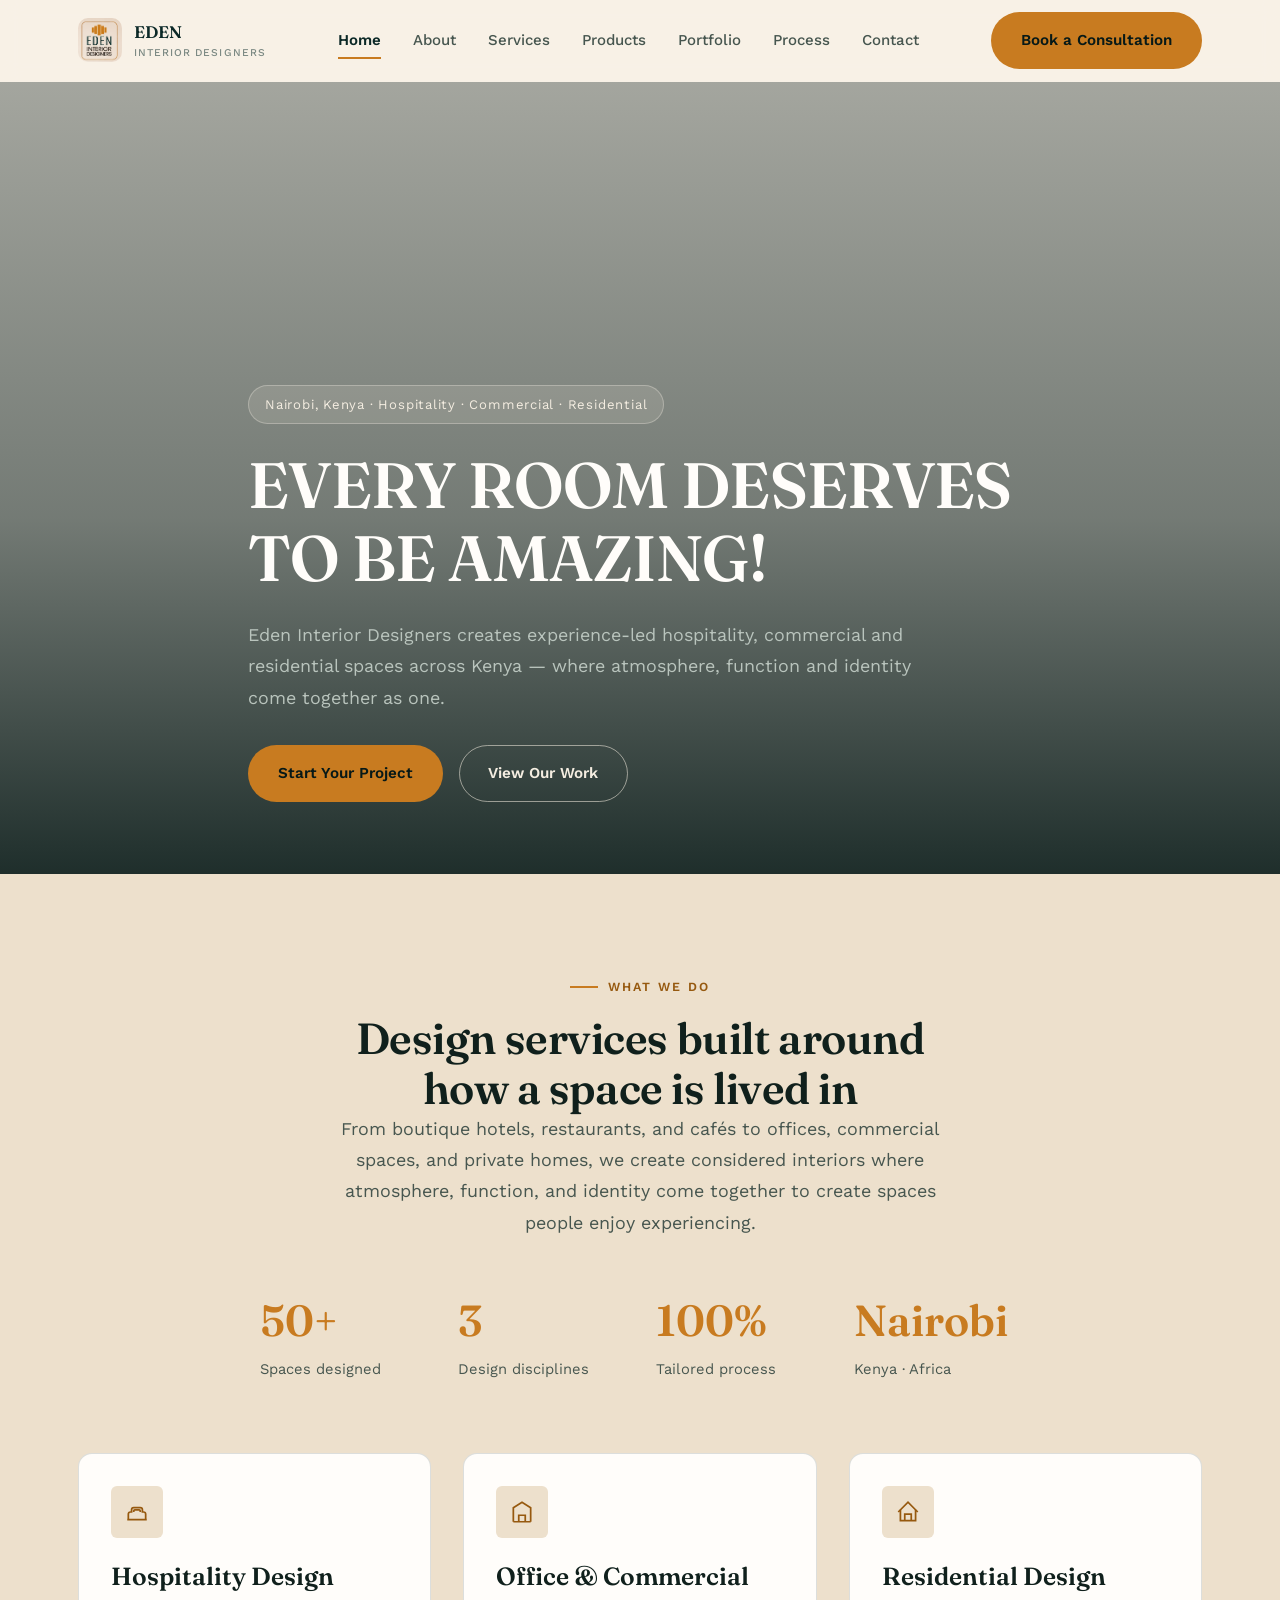
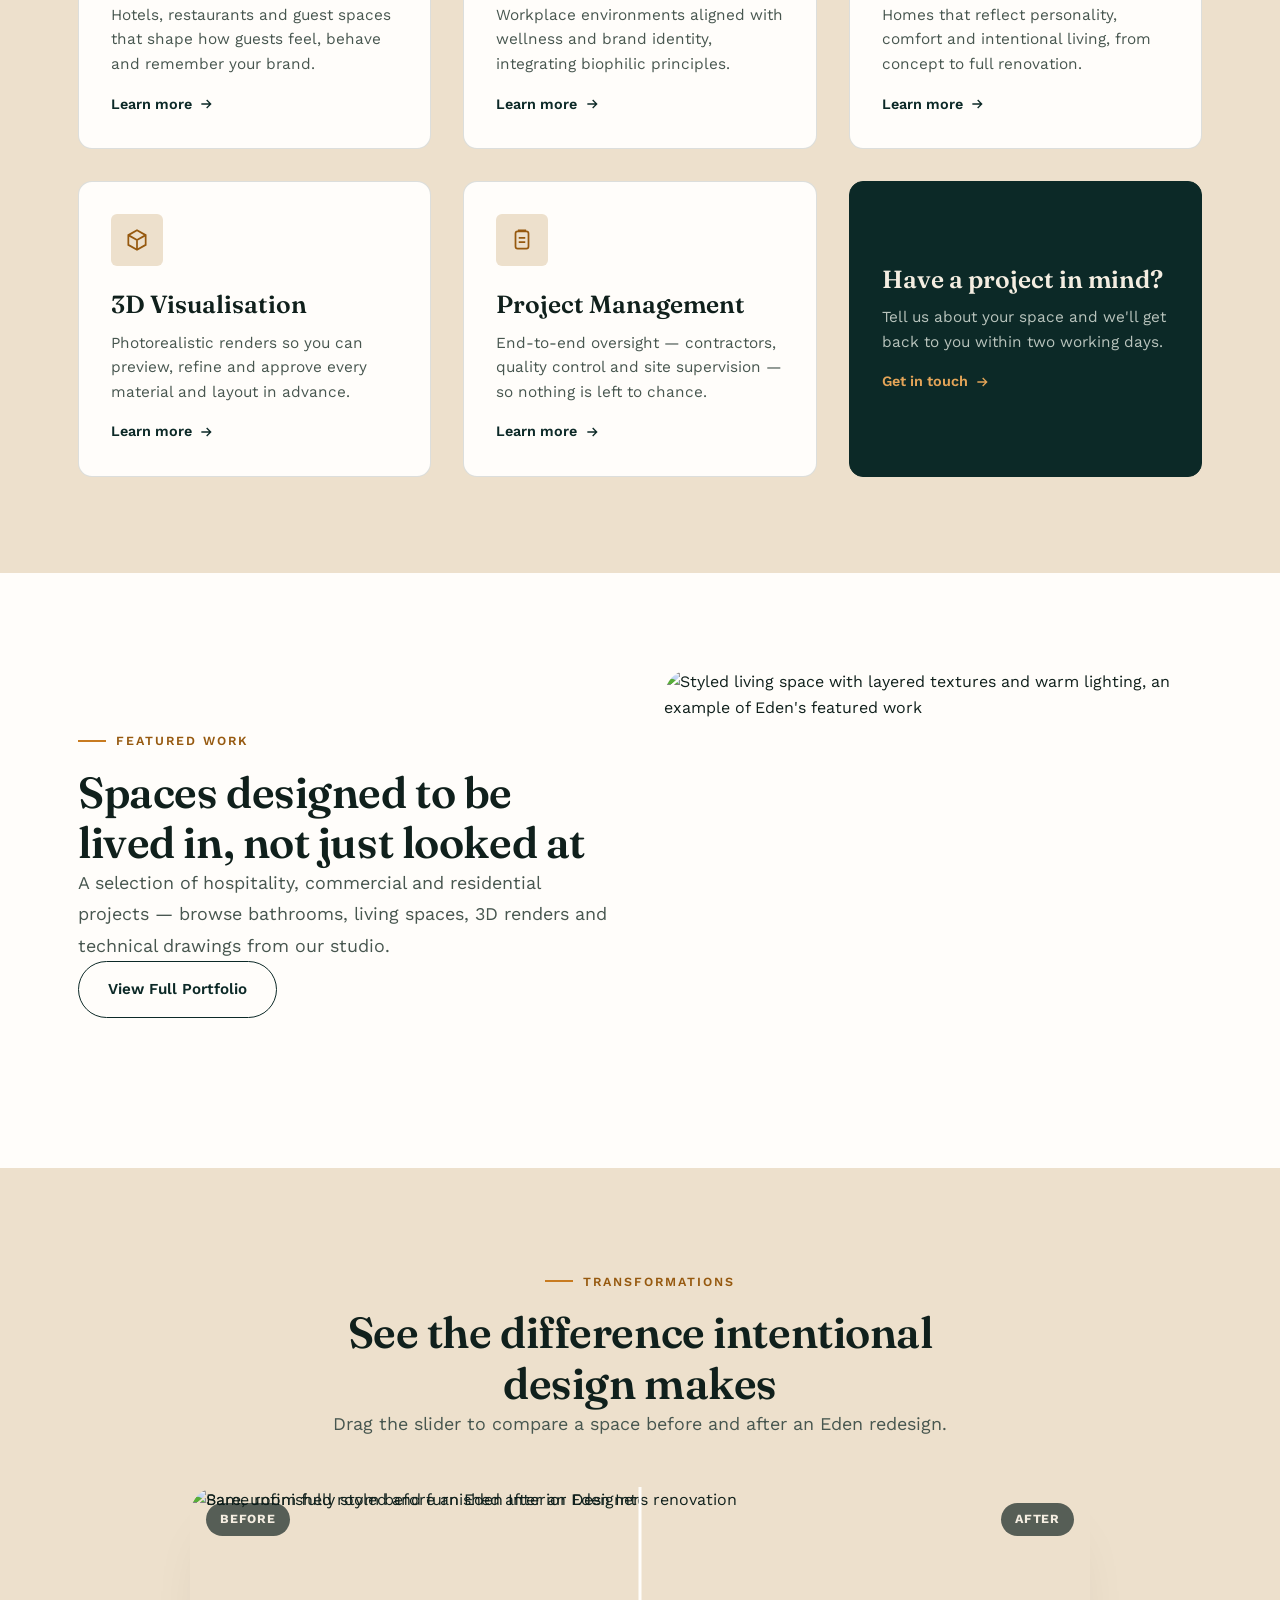
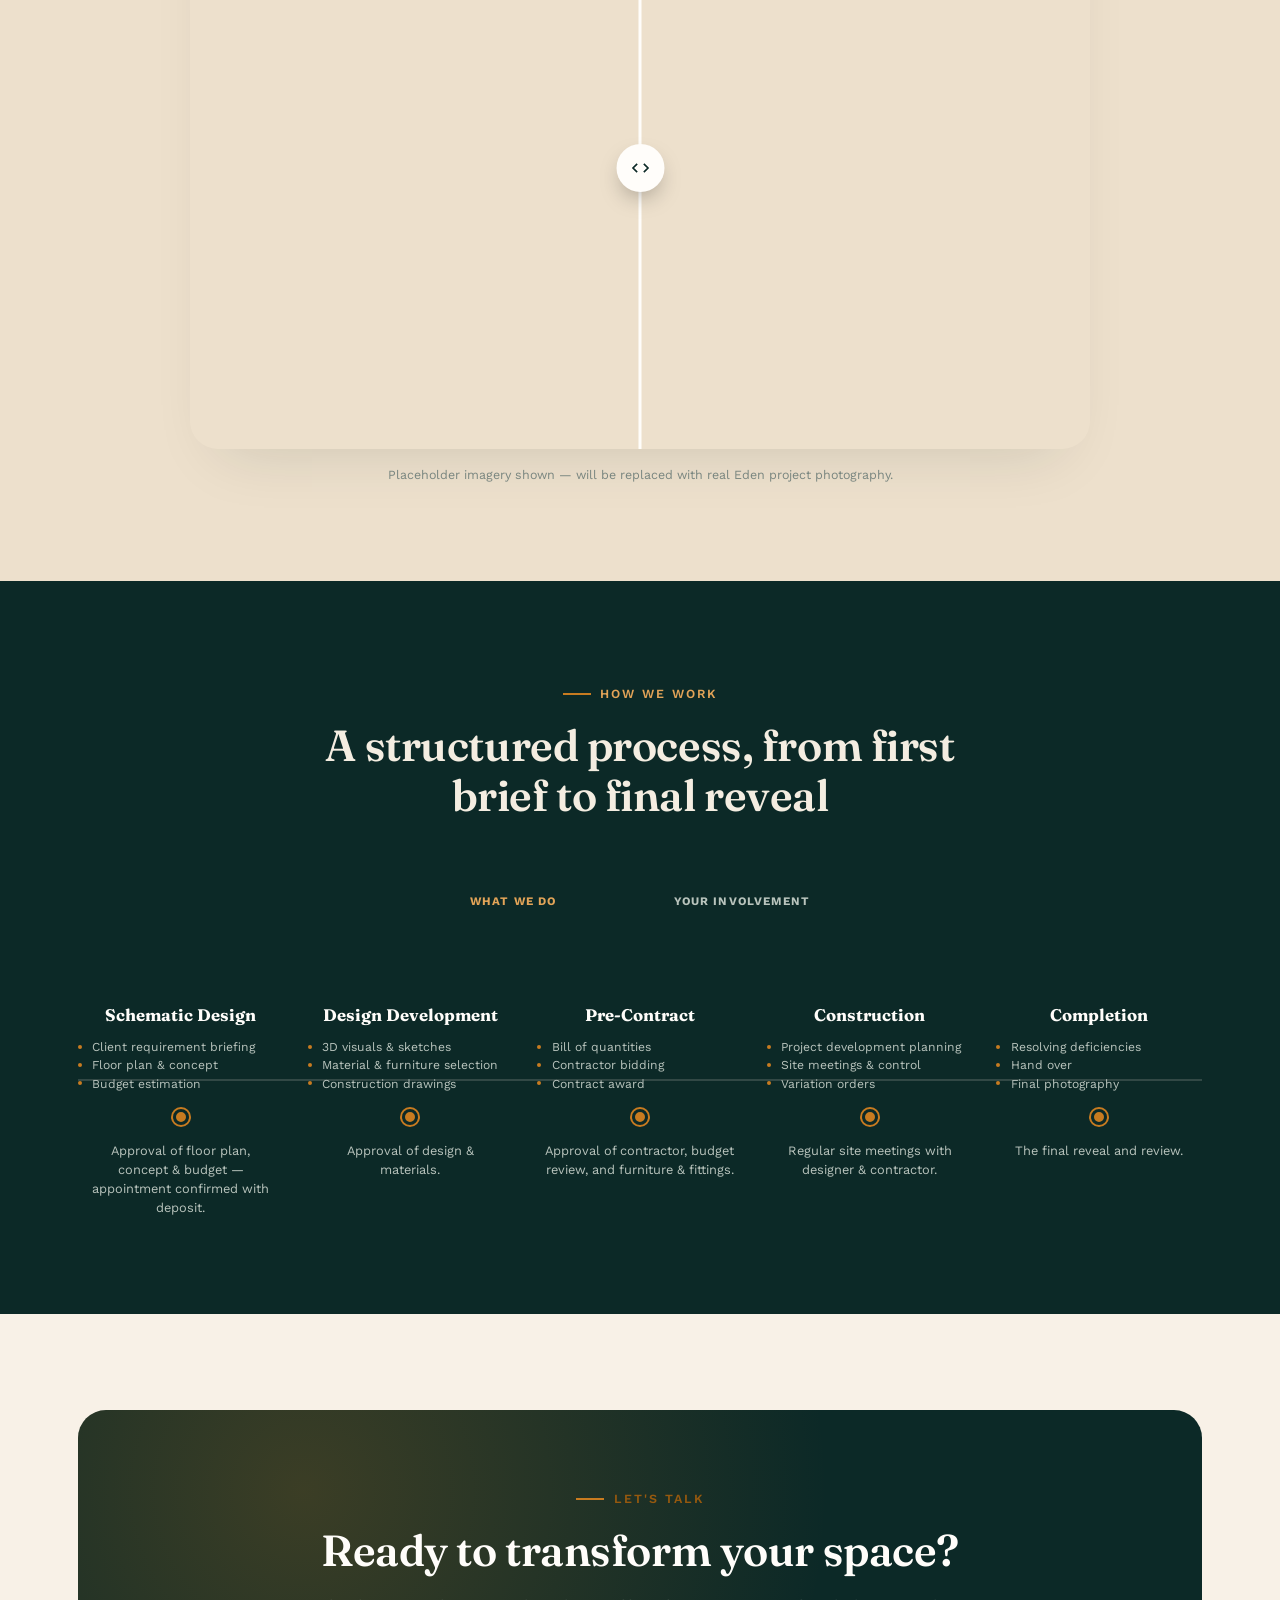
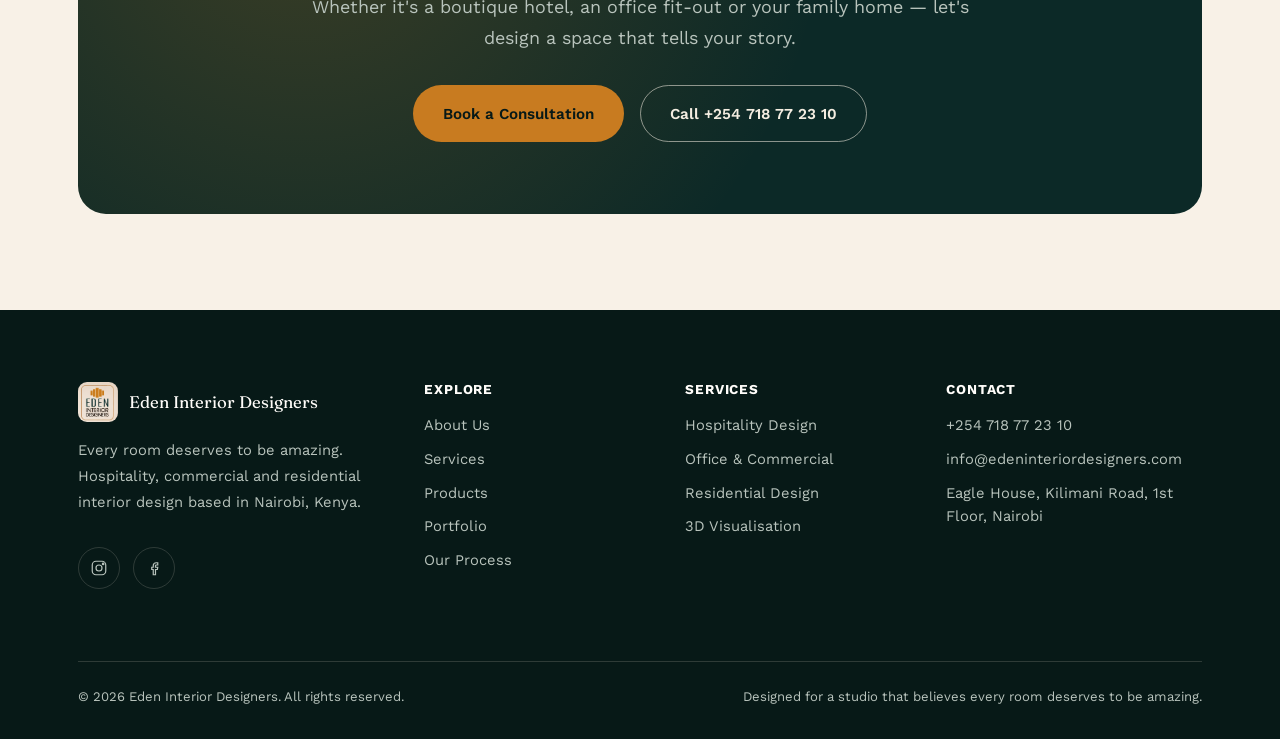
==== commit a3a4c23a: "Homepage timeline, About rework, real Kitchen/Bathroom photos, Products catalog rebuild - Home: repl" ====
--- a/index.html
+++ b/index.html
@@ -67,8 +67,8 @@
     </div>
     <div class="container hero-content">
       <span class="hero-tag">Nairobi, Kenya · Hospitality · Commercial · Residential</span>
-      <h1>Every room deserves to be amazing.</h1>
-      <p class="lede">Eden Interior Designers creates experience-led hospitality, commercial and residential spaces across Nairobi — where atmosphere, function and identity are designed as one.</p>
+      <h1 style="text-transform:uppercase;">Every room deserves to be amazing!</h1>
+      <p class="lede">Eden Interior Designers creates experience-led hospitality, commercial and residential spaces across Kenya — where atmosphere, function and identity come together as one.</p>
       <div class="hero-actions">
         <a class="btn btn-primary" href="contact.html">Start Your Project</a>
         <a class="btn btn-ghost-light" href="portfolio.html">View Our Work</a>
@@ -76,35 +76,18 @@
     </div>
   </section>
 
-  <section class="section section--white">
-    <div class="container">
-      <div class="split">
-        <div data-reveal>
-          <span class="eyebrow">Our Philosophy</span>
-          <div class="quote-block">
-            <p>&ldquo;We design spaces that influence how people feel, move, and remember a brand.&rdquo;</p>
-            <cite>Eden Interior Designers</cite>
-          </div>
-        </div>
-        <div data-reveal>
-          <p class="lede">We believe great design is defined by experience, not excess. Every space we touch is intentionally composed to evoke emotion, comfort and identity — balancing elegance with purpose, from first concept through to final handover.</p>
-          <div class="stats-row">
-            <div class="stat"><b>50+</b><span>Spaces designed</span></div>
-            <div class="stat"><b>3</b><span>Design disciplines</span></div>
-            <div class="stat"><b>100%</b><span>Tailored process</span></div>
-            <div class="stat"><b>Nairobi</b><span>Based &amp; growing</span></div>
-          </div>
-        </div>
-      </div>
-    </div>
-  </section>
-
   <section class="section section--cream">
     <div class="container">
       <div class="center" style="max-width:640px;" data-reveal>
         <span class="eyebrow" style="justify-content:center;">What We Do</span>
         <h2>Design services built around how a space is lived in</h2>
-        <p class="lede center">From boutique hotels to family homes, every project is treated as a complete environment — visually, functionally and emotionally.</p>
+        <p class="lede center">From boutique hotels, restaurants, and cafés to offices, commercial spaces, and private homes, we create considered interiors where atmosphere, function, and identity come together to create spaces people enjoy experiencing.</p>
+      </div>
+      <div class="stats-row" style="max-width:760px;margin-inline:auto;" data-reveal>
+        <div class="stat"><b>50+</b><span>Spaces designed</span></div>
+        <div class="stat"><b>3</b><span>Design disciplines</span></div>
+        <div class="stat"><b>100%</b><span>Tailored process</span></div>
+        <div class="stat"><b>Nairobi</b><span>Kenya &middot; Africa</span></div>
       </div>
       <div class="grid grid--3" style="margin-top:var(--space-7);">
         <div class="card" data-reveal>
@@ -216,32 +199,76 @@
     <div class="container">
       <div class="center" style="max-width:640px;" data-reveal>
         <span class="eyebrow" style="justify-content:center;">How We Work</span>
-        <h2>A tailored process, from first conversation to final reveal</h2>
-      </div>
-      <div class="process-steps" style="margin-top:var(--space-7);">
-        <div class="process-step" data-reveal>
-          <span class="num">01</span>
-          <h3>Discovery &amp; Consultation</h3>
-          <p>We visit your space, listen to your brief and align on scope, style direction and budget.</p>
-        </div>
-        <div class="process-step" data-reveal>
-          <span class="num">02</span>
-          <h3>Concept &amp; 3D Visualisation</h3>
-          <p>Mood boards and photorealistic renders bring the design to life before a single item is ordered.</p>
-        </div>
-        <div class="process-step" data-reveal>
-          <span class="num">03</span>
-          <h3>Sourcing &amp; Design Development</h3>
-          <p>We finalise specifications, materials and finishes, and coordinate contractors and suppliers.</p>
-        </div>
-        <div class="process-step" data-reveal>
-          <span class="num">04</span>
-          <h3>Execution &amp; Handover</h3>
-          <p>On-site project management and quality control, ending in a full styling and final reveal.</p>
-        </div>
-      </div>
-      <div class="center" style="margin-top:var(--space-6);">
-        <a class="btn btn-outline-gold" href="process.html">See Our Full Process</a>
+        <h2>A structured process, from first brief to final reveal</h2>
+      </div>
+
+      <div class="process-timeline" data-reveal>
+        <div class="process-track-labels">
+          <span>What We Do</span>
+          <span>Your Involvement</span>
+        </div>
+        <div class="process-phases">
+          <div class="process-phase">
+            <div class="process-phase-top">
+              <b>Schematic Design</b>
+              <ul>
+                <li>Client requirement briefing</li>
+                <li>Floor plan &amp; concept</li>
+                <li>Budget estimation</li>
+              </ul>
+            </div>
+            <div class="process-phase-node"></div>
+            <p class="process-phase-bottom">Approval of floor plan, concept &amp; budget — appointment confirmed with deposit.</p>
+          </div>
+          <div class="process-phase">
+            <div class="process-phase-top">
+              <b>Design Development</b>
+              <ul>
+                <li>3D visuals &amp; sketches</li>
+                <li>Material &amp; furniture selection</li>
+                <li>Construction drawings</li>
+              </ul>
+            </div>
+            <div class="process-phase-node"></div>
+            <p class="process-phase-bottom">Approval of design &amp; materials.</p>
+          </div>
+          <div class="process-phase">
+            <div class="process-phase-top">
+              <b>Pre-Contract</b>
+              <ul>
+                <li>Bill of quantities</li>
+                <li>Contractor bidding</li>
+                <li>Contract award</li>
+              </ul>
+            </div>
+            <div class="process-phase-node"></div>
+            <p class="process-phase-bottom">Approval of contractor, budget review, and furniture &amp; fittings.</p>
+          </div>
+          <div class="process-phase">
+            <div class="process-phase-top">
+              <b>Construction</b>
+              <ul>
+                <li>Project development planning</li>
+                <li>Site meetings &amp; control</li>
+                <li>Variation orders</li>
+              </ul>
+            </div>
+            <div class="process-phase-node"></div>
+            <p class="process-phase-bottom">Regular site meetings with designer &amp; contractor.</p>
+          </div>
+          <div class="process-phase">
+            <div class="process-phase-top">
+              <b>Completion</b>
+              <ul>
+                <li>Resolving deficiencies</li>
+                <li>Hand over</li>
+                <li>Final photography</li>
+              </ul>
+            </div>
+            <div class="process-phase-node"></div>
+            <p class="process-phase-bottom">The final reveal and review.</p>
+          </div>
+        </div>
       </div>
     </div>
   </section>
--- a/css/style.css
+++ b/css/style.css
@@ -479,6 +479,179 @@
 .process-step p { color: var(--c-ink-soft); font-size: 0.95rem; }
 .section--dark .process-step p { color: var(--c-on-dark-soft); }
 
+/* ---------- Product Catalog ---------- */
+.product-grid {
+  display: grid;
+  grid-template-columns: repeat(2, minmax(0, 1fr));
+  gap: var(--space-4);
+}
+@media (min-width: 640px) { .product-grid { grid-template-columns: repeat(3, minmax(0, 1fr)); } }
+@media (min-width: 1024px) { .product-grid { grid-template-columns: repeat(4, minmax(0, 1fr)); } }
+.product-tile {
+  display: block;
+  text-align: center;
+  cursor: pointer;
+}
+.product-tile-media {
+  position: relative;
+  aspect-ratio: 1 / 1;
+  border-radius: var(--radius-md);
+  overflow: hidden;
+  background: var(--c-cream-deep);
+  margin-bottom: var(--space-2);
+}
+.product-tile-media img {
+  width: 100%;
+  height: 100%;
+  object-fit: cover;
+  transition: transform var(--dur-slow) var(--ease-standard);
+}
+.product-tile:hover .product-tile-media img,
+.product-tile:focus-visible .product-tile-media img { transform: scale(1.06); }
+.product-cta {
+  position: absolute;
+  inset-inline: 0;
+  bottom: 0;
+  padding: var(--space-2) var(--space-1);
+  background: linear-gradient(0deg, rgba(7, 25, 23, 0.82), transparent);
+  color: var(--c-on-dark);
+  font-size: 0.76rem;
+  font-weight: 700;
+  letter-spacing: 0.02em;
+  text-align: center;
+  opacity: 0;
+  transform: translateY(8px);
+  transition: all var(--dur-base) var(--ease-standard);
+}
+.product-tile:hover .product-cta,
+.product-tile:focus-visible .product-cta { opacity: 1; transform: none; }
+.product-tile > span {
+  display: block;
+  font-size: 0.92rem;
+  font-weight: 600;
+  color: var(--c-ink);
+}
+.section--dark .product-tile > span { color: var(--c-on-dark); }
+
+/* ---------- Process Timeline ---------- */
+.process-timeline { margin-top: var(--space-7); }
+.process-track-labels {
+  display: flex;
+  justify-content: space-between;
+  gap: var(--space-4);
+  max-width: 340px;
+  margin: 0 auto var(--space-5);
+  font-size: 0.72rem;
+  font-weight: 700;
+  letter-spacing: 0.1em;
+  text-transform: uppercase;
+  color: var(--c-gold-light);
+  white-space: nowrap;
+}
+.process-track-labels span:last-child { color: var(--c-on-dark-soft); }
+.process-phases {
+  display: flex;
+  justify-content: space-between;
+  gap: var(--space-4);
+  position: relative;
+}
+.process-phases::before {
+  content: "";
+  position: absolute;
+  left: 0;
+  right: 0;
+  top: 50%;
+  height: 2px;
+  background: var(--c-border-dark);
+  transform: translateY(-50%);
+  z-index: 0;
+}
+.process-phase {
+  flex: 1;
+  min-width: 0;
+  display: flex;
+  flex-direction: column;
+  align-items: center;
+  text-align: center;
+  position: relative;
+  z-index: 1;
+}
+.process-phase-top {
+  min-height: 150px;
+  width: 100%;
+  display: flex;
+  flex-direction: column;
+  justify-content: flex-end;
+  margin-bottom: var(--space-3);
+}
+.process-phase-top b {
+  display: block;
+  font-family: var(--font-display);
+  font-size: 1.05rem;
+  color: var(--c-white);
+  margin-bottom: 0.6rem;
+}
+.process-phase-top ul { text-align: left; }
+.process-phase-top li {
+  font-size: 0.76rem;
+  line-height: 1.5;
+  color: var(--c-on-dark-soft);
+  padding-left: 0.9rem;
+  position: relative;
+}
+.process-phase-top li::before {
+  content: "";
+  position: absolute;
+  left: 0;
+  top: 0.55em;
+  width: 4px;
+  height: 4px;
+  border-radius: 50%;
+  background: var(--c-gold);
+}
+.process-phase-node {
+  width: 16px;
+  height: 16px;
+  border-radius: 50%;
+  background: var(--c-gold);
+  border: 3px solid var(--c-green);
+  box-shadow: 0 0 0 2px var(--c-gold);
+  flex-shrink: 0;
+}
+.process-phase-bottom {
+  margin-top: var(--space-3);
+  font-size: 0.8rem;
+  line-height: 1.5;
+  color: var(--c-on-dark-soft);
+  max-width: 190px;
+}
+@media (max-width: 899px) {
+  .process-track-labels { display: none; }
+  .process-phases {
+    flex-direction: column;
+    gap: var(--space-6);
+    padding-left: var(--space-5);
+  }
+  .process-phases::before {
+    left: 7px;
+    right: auto;
+    top: 0;
+    bottom: 0;
+    width: 2px;
+    height: auto;
+    transform: none;
+  }
+  .process-phase {
+    flex-direction: column;
+    align-items: flex-start;
+    text-align: left;
+    position: relative;
+  }
+  .process-phase-node { position: absolute; left: calc(-1 * var(--space-5)); top: 0.3rem; }
+  .process-phase-top { min-height: 0; margin-bottom: var(--space-2); }
+  .process-phase-bottom { margin-top: 0; max-width: none; }
+}
+
 /* ---------- Gallery / Portfolio ---------- */
 .filter-bar {
   display: flex;
@@ -628,6 +801,7 @@
 }
 .form-status.is-success { display: block; background: rgba(12, 41, 39, 0.08); color: var(--c-green); border: 1px solid rgba(12,41,39,0.2); }
 .form-status.is-error { display: block; background: rgba(163, 52, 29, 0.08); color: #a3341d; border: 1px solid rgba(163,52,29,0.25); }
+.form-status.is-info { display: block; background: rgba(200, 123, 32, 0.1); color: var(--c-gold-dark); border: 1px solid rgba(200, 123, 32, 0.3); }
 
 .contact-card {
   background: var(--c-green);
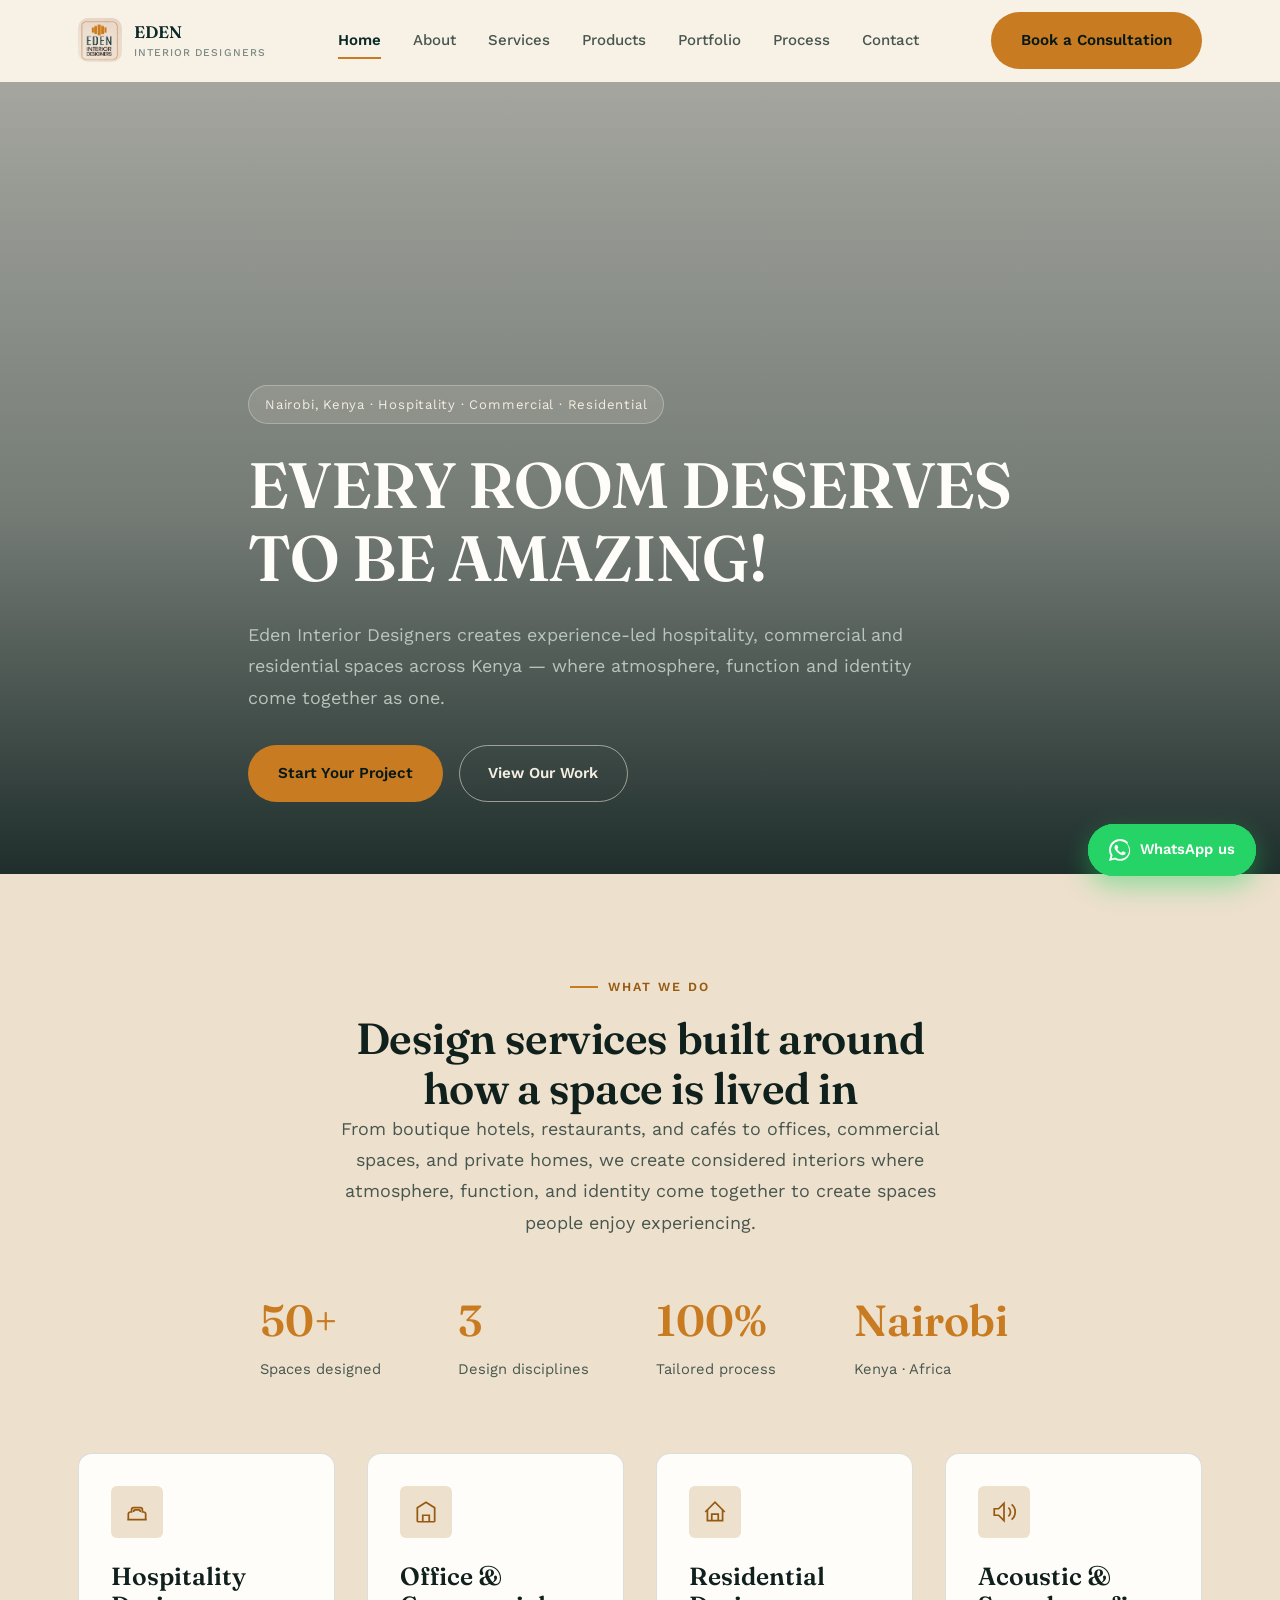
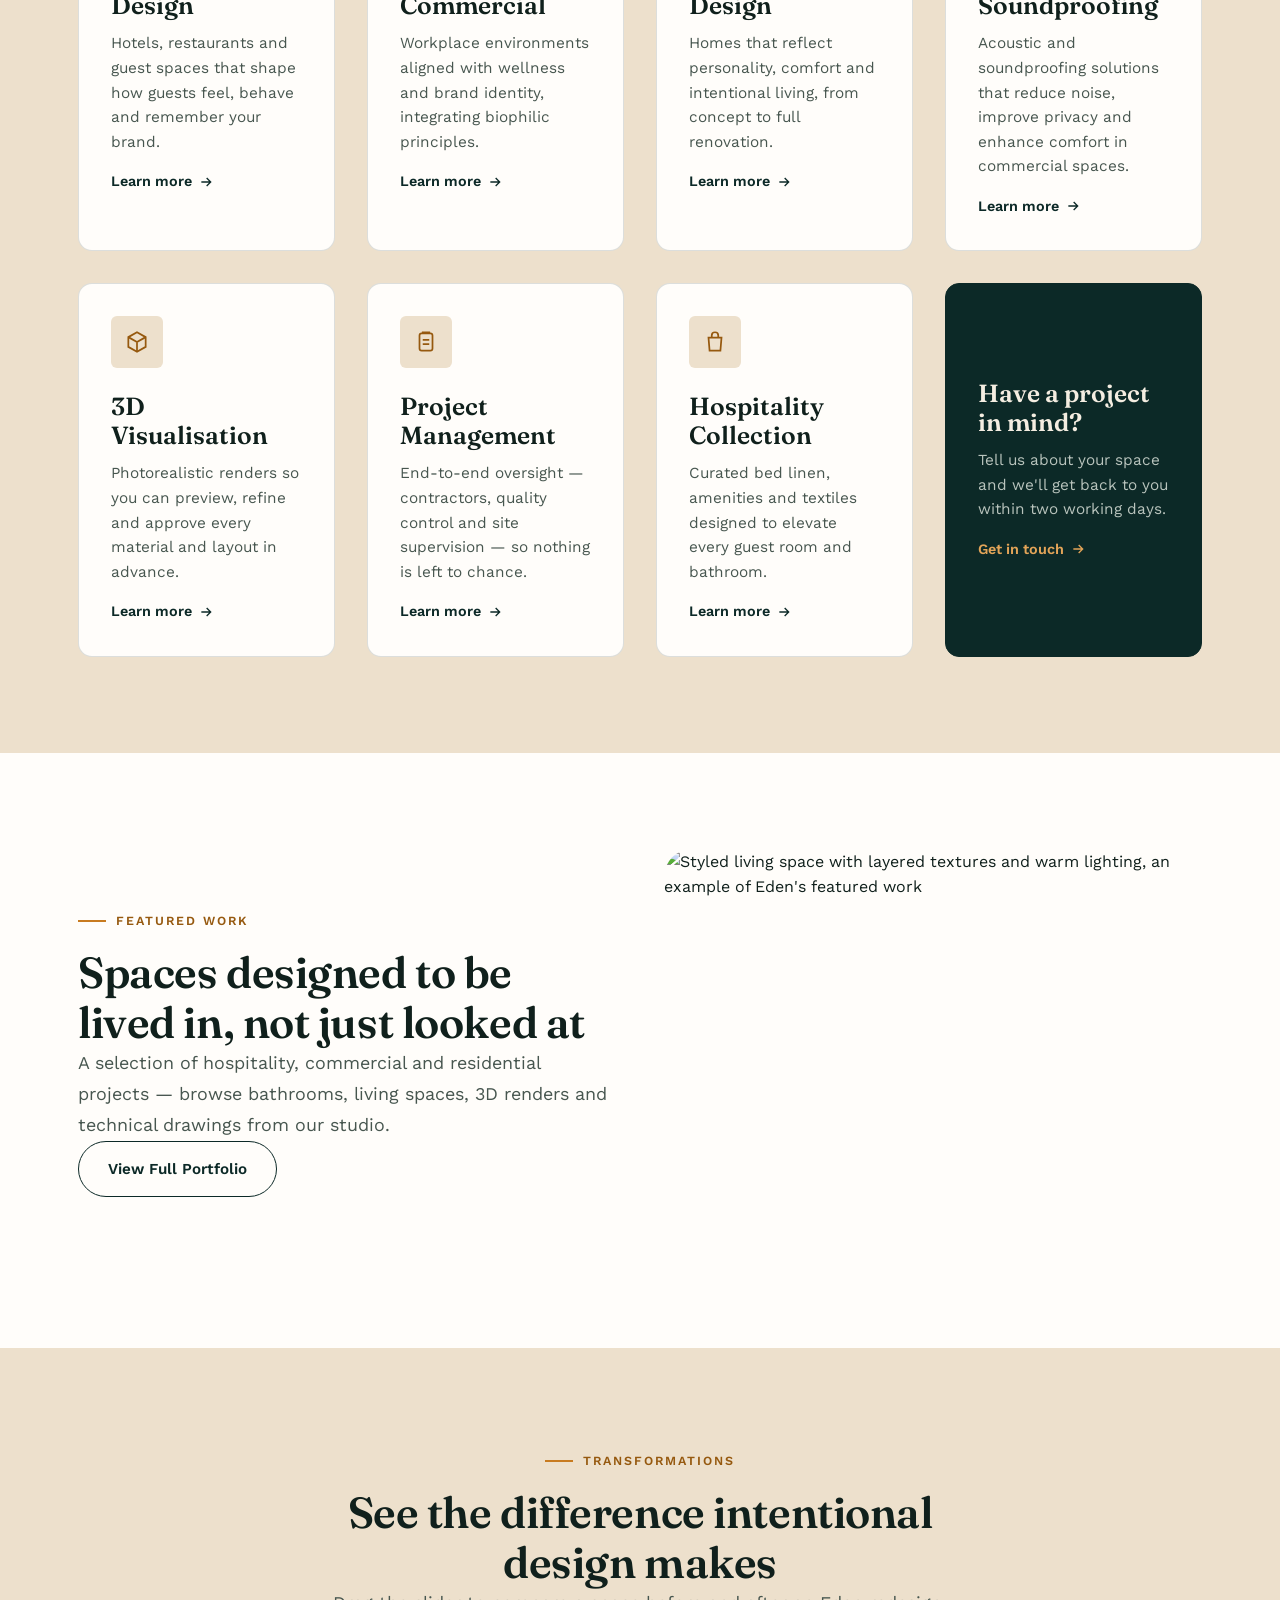
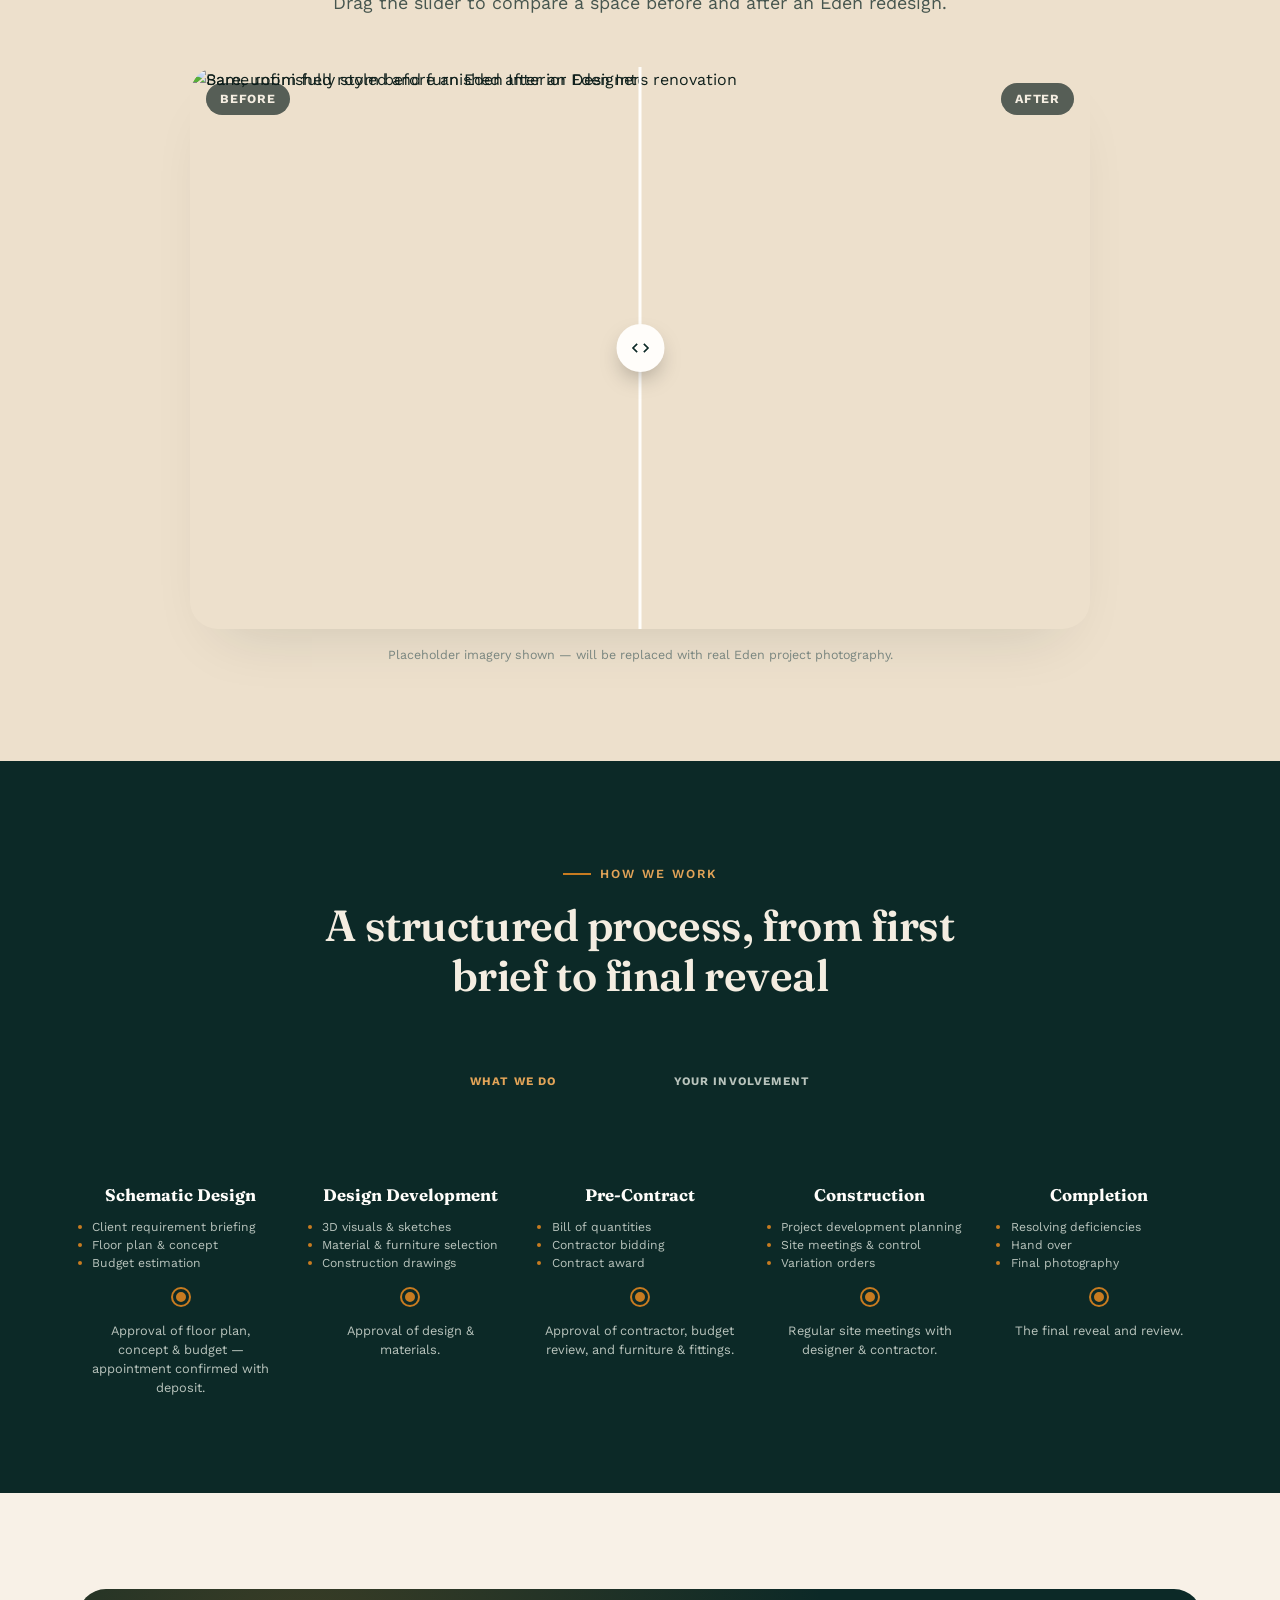
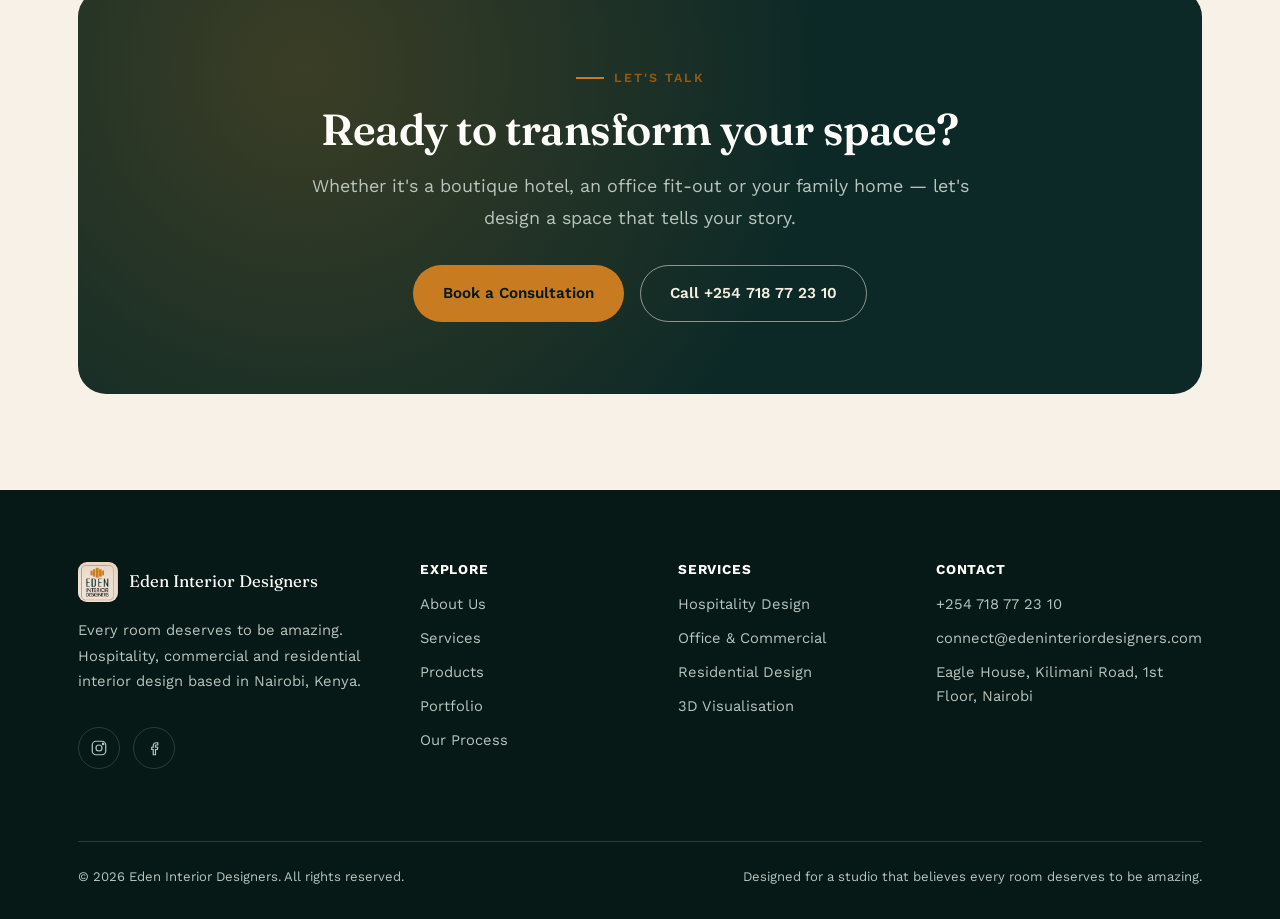
==== commit 2356aeb9: "Move hosting to Vercel, fix contact form, SEO and favicon - Remove green hero from contact page, ope" ====
--- a/index.html
+++ b/index.html
@@ -5,11 +5,37 @@
 <meta name="viewport" content="width=device-width, initial-scale=1">
 <title>Eden Interior Designers — Nairobi, Kenya</title>
 <meta name="description" content="Eden Interior Designers is a Nairobi-based hospitality, commercial and residential interior design studio. Every room deserves to be amazing.">
-<link rel="icon" href="assets/logo.png">
+<meta name="google-site-verification" content="WdOjcforugvUvQhXpH5XqN-MHnRlWnNJ_rdvjLMBtws" />
+<link rel="icon" href="/favicon.ico" sizes="48x48">
+<link rel="icon" type="image/png" href="/assets/favicon-192.png" sizes="192x192">
+<link rel="apple-touch-icon" href="/assets/favicon-192.png">
 <link rel="preconnect" href="https://fonts.googleapis.com">
 <link rel="preconnect" href="https://fonts.gstatic.com" crossorigin>
 <link href="https://fonts.googleapis.com/css2?family=Fraunces:opsz,wght@9..144,500;9..144,600;9..144,700&family=Work+Sans:wght@400;500;600;700&display=swap" rel="stylesheet">
-<link rel="stylesheet" href="css/style.css">
+<link rel="stylesheet" href="css/style.css?v=2">
+<link rel="canonical" href="https://edeninteriordesigners.com/">
+<script type="application/ld+json">
+{
+  "@context": "https://schema.org",
+  "@type": "LocalBusiness",
+  "name": "Eden Interior Designers",
+  "image": "https://edeninteriordesigners.com/assets/logo.png",
+  "url": "https://edeninteriordesigners.com/",
+  "telephone": "+254718772310",
+  "email": "connect@edeninteriordesigners.com",
+  "address": {
+    "@type": "PostalAddress",
+    "streetAddress": "Eagle House, Kilimani Road, 1st Floor",
+    "addressLocality": "Nairobi",
+    "addressCountry": "KE"
+  },
+  "sameAs": [
+    "https://instagram.com/edeninteriordesigners",
+    "https://facebook.com/edeninteriordesigners"
+  ],
+  "description": "Nairobi-based hospitality, commercial and residential interior design studio."
+}
+</script>
 </head>
 <body>
 <a class="skip-link" href="#main">Skip to main content</a>
@@ -89,7 +115,7 @@
         <div class="stat"><b>100%</b><span>Tailored process</span></div>
         <div class="stat"><b>Nairobi</b><span>Kenya &middot; Africa</span></div>
       </div>
-      <div class="grid grid--3" style="margin-top:var(--space-7);">
+      <div class="grid grid--4" style="margin-top:var(--space-7);">
         <div class="card" data-reveal>
           <div class="card-icon">
             <svg viewBox="0 0 24 24" fill="none" stroke="currentColor" stroke-width="1.6"><path d="M3 19h18M4 19v-5a2 2 0 0 1 2-2h1v-2a2 2 0 0 1 2-2h6a2 2 0 0 1 2 2v2h1a2 2 0 0 1 2 2v5"/><path d="M9 12v-1a1 1 0 0 1 1-1h4a1 1 0 0 1 1 1v1"/></svg>
@@ -122,6 +148,16 @@
         </div>
         <div class="card" data-reveal>
           <div class="card-icon">
+            <svg viewBox="0 0 24 24" fill="none" stroke="currentColor" stroke-width="1.6"><path d="M3 9v6h4l5 5V4L7 9H3z"/><path d="M16 8a5 5 0 0 1 0 8"/><path d="M19 5a9 9 0 0 1 0 14"/></svg>
+          </div>
+          <h3>Acoustic &amp; Soundproofing</h3>
+          <p>Acoustic and soundproofing solutions that reduce noise, improve privacy and enhance comfort in commercial spaces.</p>
+          <a class="card-link" href="services.html#acoustic">Learn more
+            <svg viewBox="0 0 24 24" fill="none" stroke="currentColor" stroke-width="2"><path d="M5 12h14M13 6l6 6-6 6"/></svg>
+          </a>
+        </div>
+        <div class="card" data-reveal>
+          <div class="card-icon">
             <svg viewBox="0 0 24 24" fill="none" stroke="currentColor" stroke-width="1.6"><path d="M12 3l8 4.5v9L12 21l-8-4.5v-9L12 3z"/><path d="M12 12l8-4.5M12 12v9M12 12L4 7.5"/></svg>
           </div>
           <h3>3D Visualisation</h3>
@@ -137,6 +173,16 @@
           <h3>Project Management</h3>
           <p>End-to-end oversight — contractors, quality control and site supervision — so nothing is left to chance.</p>
           <a class="card-link" href="services.html#project-management">Learn more
+            <svg viewBox="0 0 24 24" fill="none" stroke="currentColor" stroke-width="2"><path d="M5 12h14M13 6l6 6-6 6"/></svg>
+          </a>
+        </div>
+        <div class="card" data-reveal>
+          <div class="card-icon">
+            <svg viewBox="0 0 24 24" fill="none" stroke="currentColor" stroke-width="1.6"><path d="M6 8h12l-1 12H7L6 8z"/><path d="M9 8V6a3 3 0 0 1 6 0v2"/></svg>
+          </div>
+          <h3>Hospitality Collection</h3>
+          <p>Curated bed linen, amenities and textiles designed to elevate every guest room and bathroom.</p>
+          <a class="card-link" href="products.html">Learn more
             <svg viewBox="0 0 24 24" fill="none" stroke="currentColor" stroke-width="2"><path d="M5 12h14M13 6l6 6-6 6"/></svg>
           </a>
         </div>
@@ -330,7 +376,7 @@
         <h4>Contact</h4>
         <ul>
           <li><a href="tel:+254718772310">+254 718 77 23 10</a></li>
-          <li><a href="mailto:info@edeninteriordesigners.com">info@edeninteriordesigners.com</a></li>
+          <li><a href="mailto:connect@edeninteriordesigners.com">connect@edeninteriordesigners.com</a></li>
           <li><span>Eagle House, Kilimani Road, 1st Floor, Nairobi</span></li>
         </ul>
       </div>
@@ -342,6 +388,11 @@
   </div>
 </footer>
 
+<a class="whatsapp-float" href="https://wa.me/254718772310?text=Hi%20Eden%20Interior%20Designers%2C%20I%27d%20like%20to%20find%20out%20more%20about%20your%20services." target="_blank" rel="noopener" aria-label="Chat with Eden Interior Designers on WhatsApp">
+  <svg viewBox="0 0 24 24" fill="currentColor"><path d="M17.472 14.382c-.297-.149-1.758-.867-2.03-.967-.273-.099-.471-.148-.67.15-.197.297-.767.966-.94 1.164-.173.199-.347.223-.644.075-.297-.15-1.255-.463-2.39-1.475-.883-.788-1.48-1.761-1.653-2.059-.173-.297-.018-.458.13-.606.134-.133.298-.347.446-.52.149-.174.198-.298.298-.497.099-.198.05-.371-.025-.52-.075-.149-.669-1.612-.916-2.207-.242-.579-.487-.5-.669-.51-.173-.008-.371-.01-.57-.01-.198 0-.52.074-.792.372-.272.297-1.04 1.016-1.04 2.479 0 1.462 1.065 2.875 1.213 3.074.149.198 2.095 3.2 5.076 4.487.71.306 1.263.489 1.694.625.712.227 1.36.195 1.871.118.571-.085 1.758-.719 2.006-1.413.248-.694.248-1.289.173-1.413-.074-.124-.272-.198-.57-.347z"/><path d="M20.52 3.449C12.831-3.984.106 1.407.101 11.893c0 2.096.549 4.14 1.595 5.945L0 24l6.335-1.652a11.85 11.85 0 0 0 5.723 1.47h.005c9.65 0 14.531-11.665 8.06-18.339zM12.06 21.858h-.004a9.87 9.87 0 0 1-5.031-1.378l-.361-.214-3.741.981.998-3.648-.235-.374a9.86 9.86 0 0 1-1.51-5.238c.001-5.45 4.436-9.884 9.888-9.884 2.64 0 5.122 1.03 6.988 2.898a9.822 9.822 0 0 1 2.893 6.994c-.003 5.45-4.437 9.863-9.885 9.863z"/></svg>
+  <span>WhatsApp us</span>
+</a>
+
 <script src="js/main.js"></script>
 </body>
 </html>
--- a/css/style.css
+++ b/css/style.css
@@ -555,17 +555,6 @@
   gap: var(--space-4);
   position: relative;
 }
-.process-phases::before {
-  content: "";
-  position: absolute;
-  left: 0;
-  right: 0;
-  top: 50%;
-  height: 2px;
-  background: var(--c-border-dark);
-  transform: translateY(-50%);
-  z-index: 0;
-}
 .process-phase {
   flex: 1;
   min-width: 0;
@@ -633,13 +622,14 @@
     padding-left: var(--space-5);
   }
   .process-phases::before {
+    content: "";
+    position: absolute;
     left: 7px;
-    right: auto;
     top: 0;
     bottom: 0;
     width: 2px;
-    height: auto;
-    transform: none;
+    background: var(--c-border-dark);
+    z-index: 0;
   }
   .process-phase {
     flex-direction: column;
@@ -868,6 +858,59 @@
   font-size: 0.82rem;
 }
 
+/* ---------- WhatsApp float button ---------- */
+.whatsapp-float {
+  position: fixed;
+  right: var(--space-4);
+  bottom: var(--space-4);
+  z-index: 450;
+  display: inline-flex;
+  align-items: center;
+  gap: 0.6rem;
+  background: #25D366;
+  color: #fff;
+  padding: 0.9rem 1.3rem;
+  border-radius: 999px;
+  font-family: var(--font-body);
+  font-weight: 600;
+  font-size: 0.92rem;
+  text-decoration: none;
+  box-shadow: 0 10px 26px rgba(37, 211, 102, 0.45);
+  transition: transform var(--dur-fast) var(--ease-standard), box-shadow var(--dur-fast) var(--ease-standard);
+}
+.whatsapp-float:hover { transform: translateY(-2px); box-shadow: 0 14px 32px rgba(37, 211, 102, 0.55); }
+.whatsapp-float svg { width: 22px; height: 22px; flex-shrink: 0; position: relative; z-index: 1; animation: whatsapp-wiggle 3.2s ease-in-out infinite; }
+.whatsapp-float::before,
+.whatsapp-float::after {
+  content: "";
+  position: absolute;
+  inset: 0;
+  border-radius: 999px;
+  background: #25D366;
+  z-index: -1;
+  animation: whatsapp-pulse 2.4s ease-out infinite;
+}
+.whatsapp-float::after { animation-delay: 1.2s; }
+@keyframes whatsapp-pulse {
+  0% { transform: scale(1); opacity: 0.55; }
+  100% { transform: scale(1.55); opacity: 0; }
+}
+@keyframes whatsapp-wiggle {
+  0%, 76%, 100% { transform: rotate(0deg); }
+  80% { transform: rotate(-12deg); }
+  84% { transform: rotate(10deg); }
+  88% { transform: rotate(-8deg); }
+  92% { transform: rotate(4deg); }
+  96% { transform: rotate(0deg); }
+}
+@media (prefers-reduced-motion: reduce) {
+  .whatsapp-float::before, .whatsapp-float::after, .whatsapp-float svg { animation: none; }
+}
+@media (max-width: 480px) {
+  .whatsapp-float { padding: 0.85rem; }
+  .whatsapp-float span { display: none; }
+}
+
 /* ---------- Reveal-on-scroll ---------- */
 [data-reveal] {
   opacity: 0;
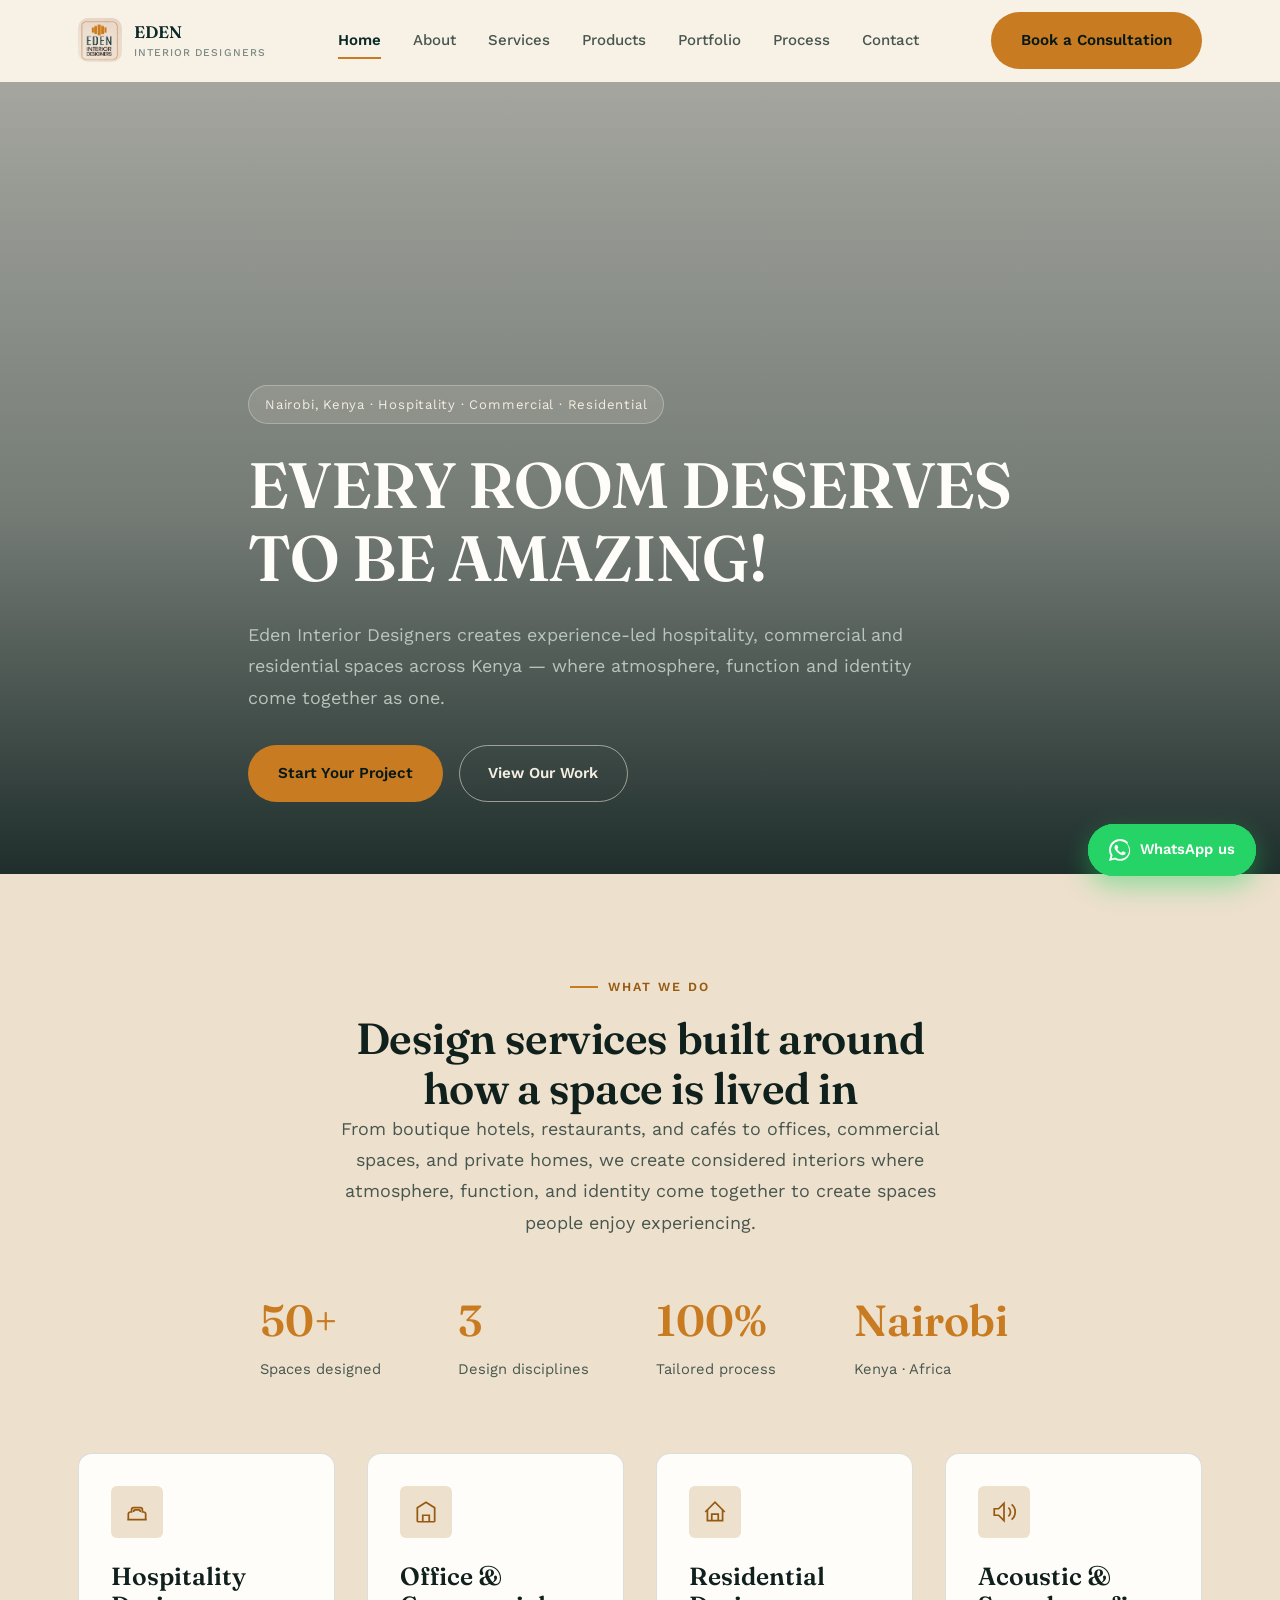
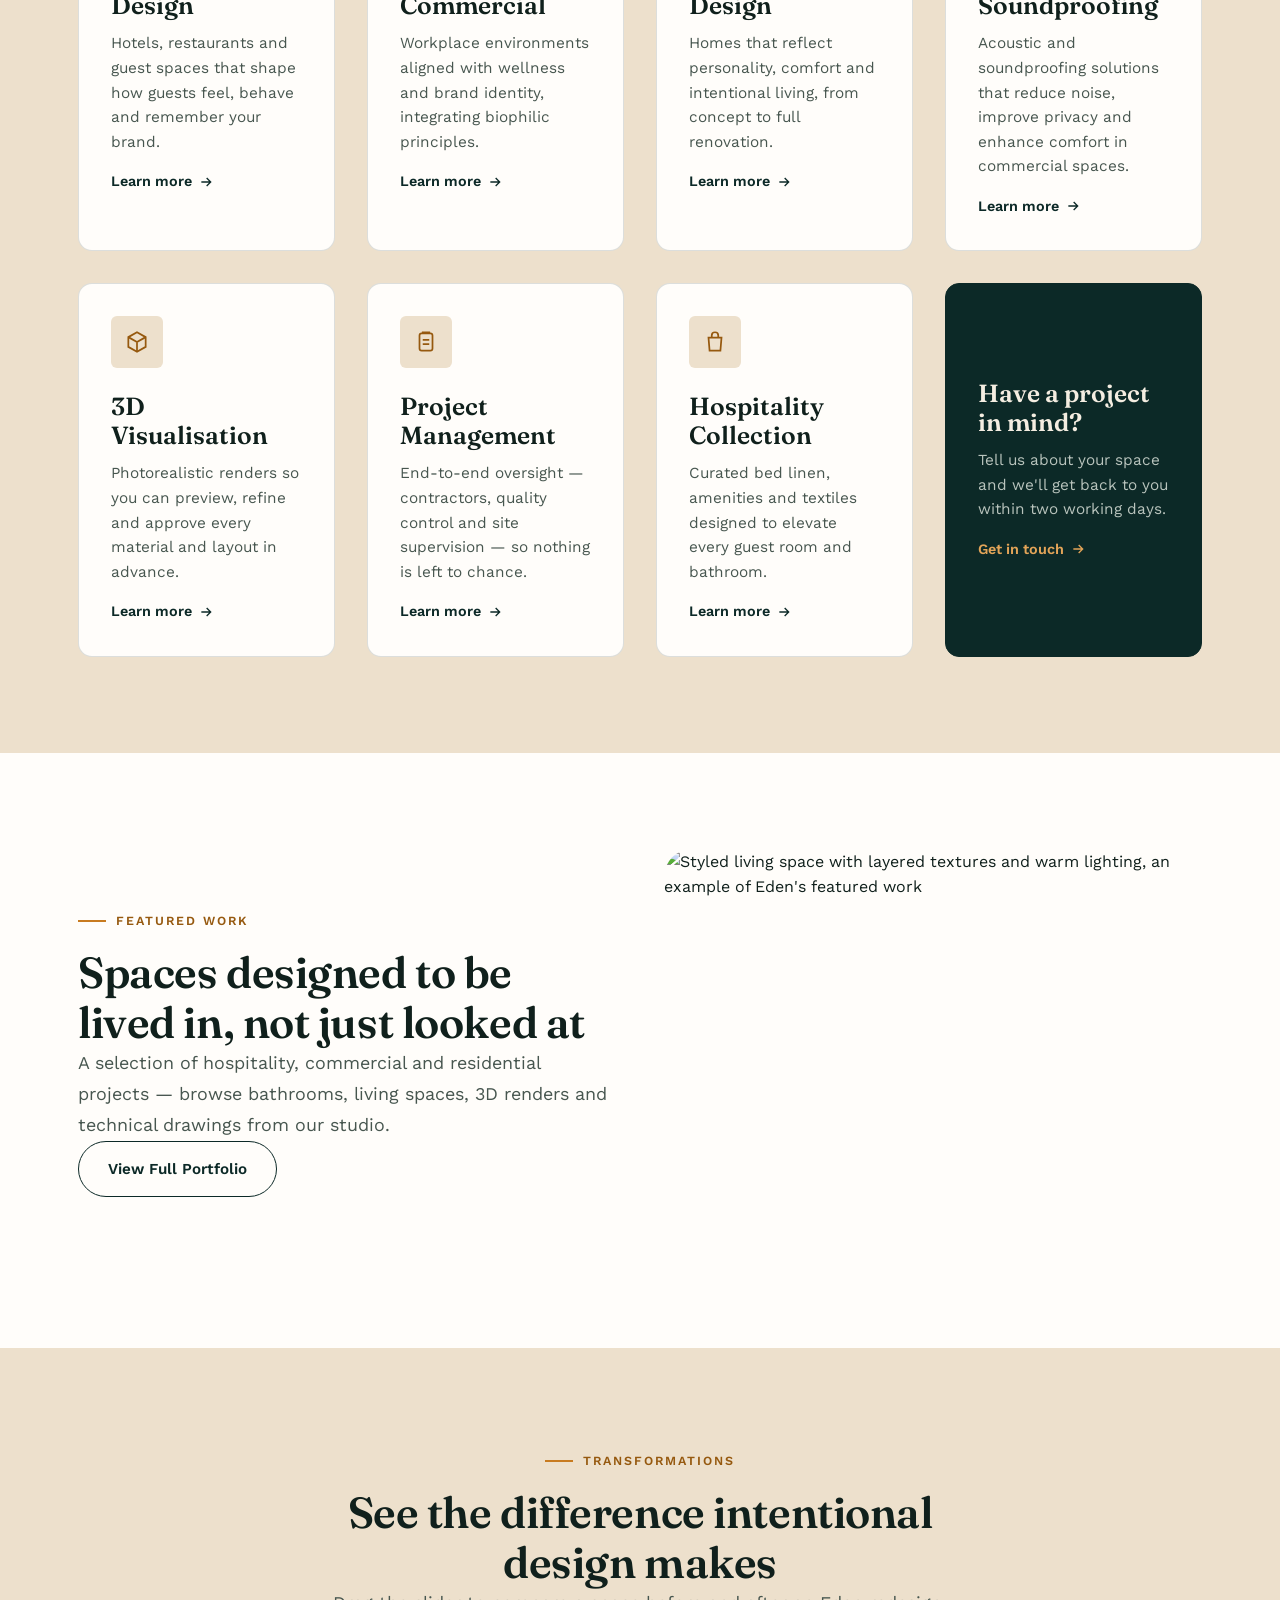
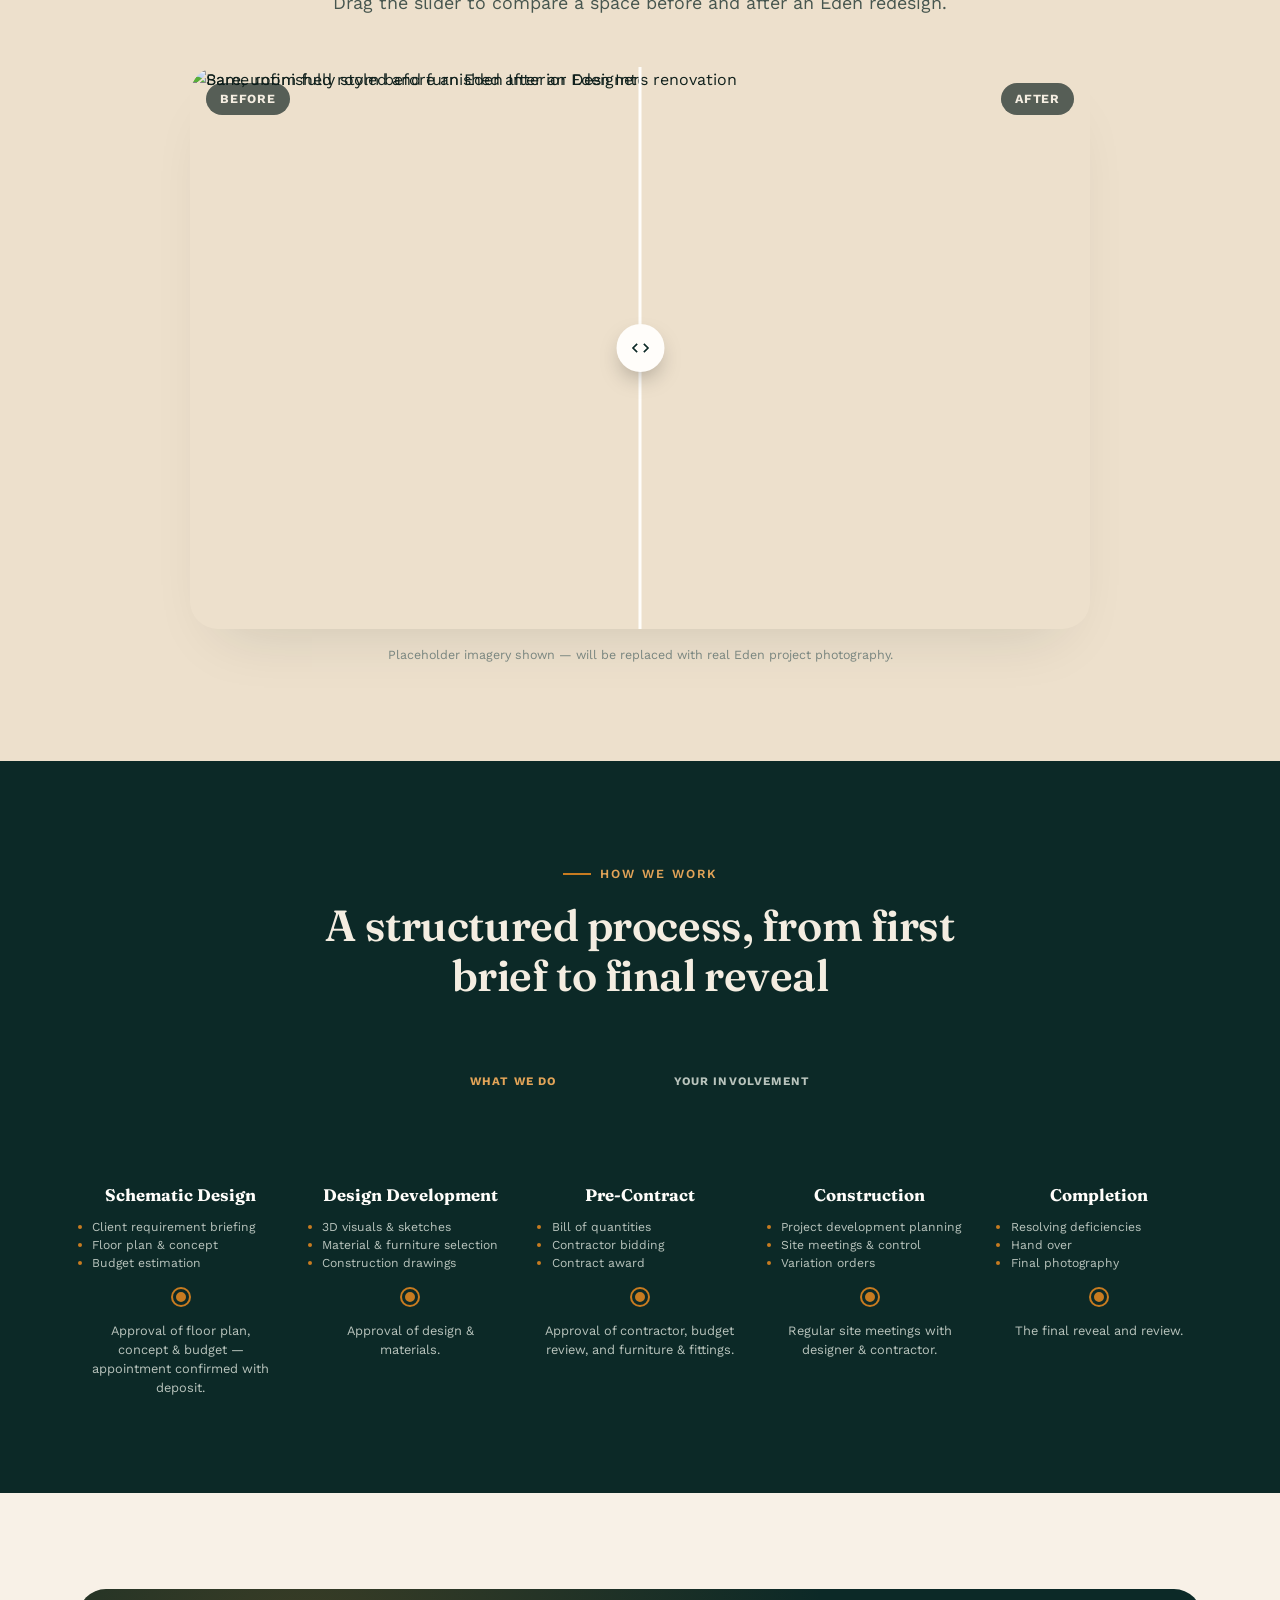
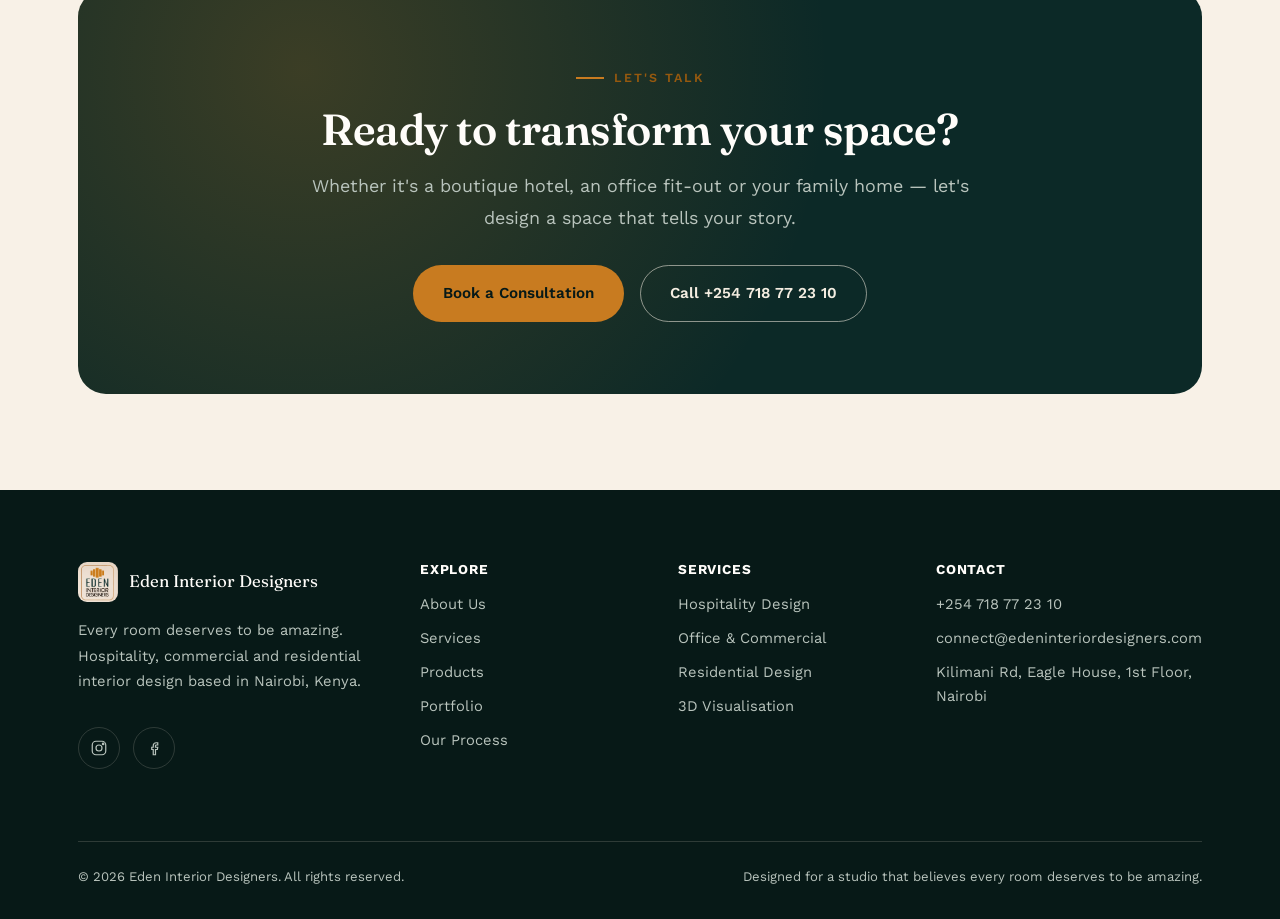
==== commit 4076d588: "﻿Match NAP to Google Business Profile: address, postcode, social links Co-Authored-By: Claude Sonnet" ====
--- a/index.html
+++ b/index.html
@@ -25,13 +25,14 @@
   "email": "connect@edeninteriordesigners.com",
   "address": {
     "@type": "PostalAddress",
-    "streetAddress": "Eagle House, Kilimani Road, 1st Floor",
+    "streetAddress": "Kilimani Rd, Eagle House, 1st Floor",
     "addressLocality": "Nairobi",
+    "postalCode": "00100",
     "addressCountry": "KE"
   },
   "sameAs": [
-    "https://instagram.com/edeninteriordesigners",
-    "https://facebook.com/edeninteriordesigners"
+    "https://www.instagram.com/edeninteriordesigner/",
+    "https://www.facebook.com/EdenInteriorDesigners/"
   ],
   "description": "Nairobi-based hospitality, commercial and residential interior design studio."
 }
@@ -345,10 +346,10 @@
         </div>
         <p class="lede">Every room deserves to be amazing. Hospitality, commercial and residential interior design based in Nairobi, Kenya.</p>
         <div class="social-row">
-          <a href="https://instagram.com/edeninteriordesigners" aria-label="Eden Interior Designers on Instagram" target="_blank" rel="noopener">
+          <a href="https://www.instagram.com/edeninteriordesigner/" aria-label="Eden Interior Designers on Instagram" target="_blank" rel="noopener">
             <svg viewBox="0 0 24 24" fill="none" stroke="currentColor" stroke-width="1.6"><rect x="3" y="3" width="18" height="18" rx="5"/><circle cx="12" cy="12" r="4"/><circle cx="17.5" cy="6.5" r="1"/></svg>
           </a>
-          <a href="https://facebook.com/edeninteriordesigners" aria-label="Eden Interior Designers on Facebook" target="_blank" rel="noopener">
+          <a href="https://www.facebook.com/EdenInteriorDesigners/" aria-label="Eden Interior Designers on Facebook" target="_blank" rel="noopener">
             <svg viewBox="0 0 24 24" fill="none" stroke="currentColor" stroke-width="1.6"><path d="M15 8h2V5h-2a4 4 0 0 0-4 4v2H9v3h2v7h3v-7h2.5l.5-3H14V9a1 1 0 0 1 1-1z"/></svg>
           </a>
         </div>
@@ -377,7 +378,7 @@
         <ul>
           <li><a href="tel:+254718772310">+254 718 77 23 10</a></li>
           <li><a href="mailto:connect@edeninteriordesigners.com">connect@edeninteriordesigners.com</a></li>
-          <li><span>Eagle House, Kilimani Road, 1st Floor, Nairobi</span></li>
+          <li><span>Kilimani Rd, Eagle House, 1st Floor, Nairobi</span></li>
         </ul>
       </div>
     </div>
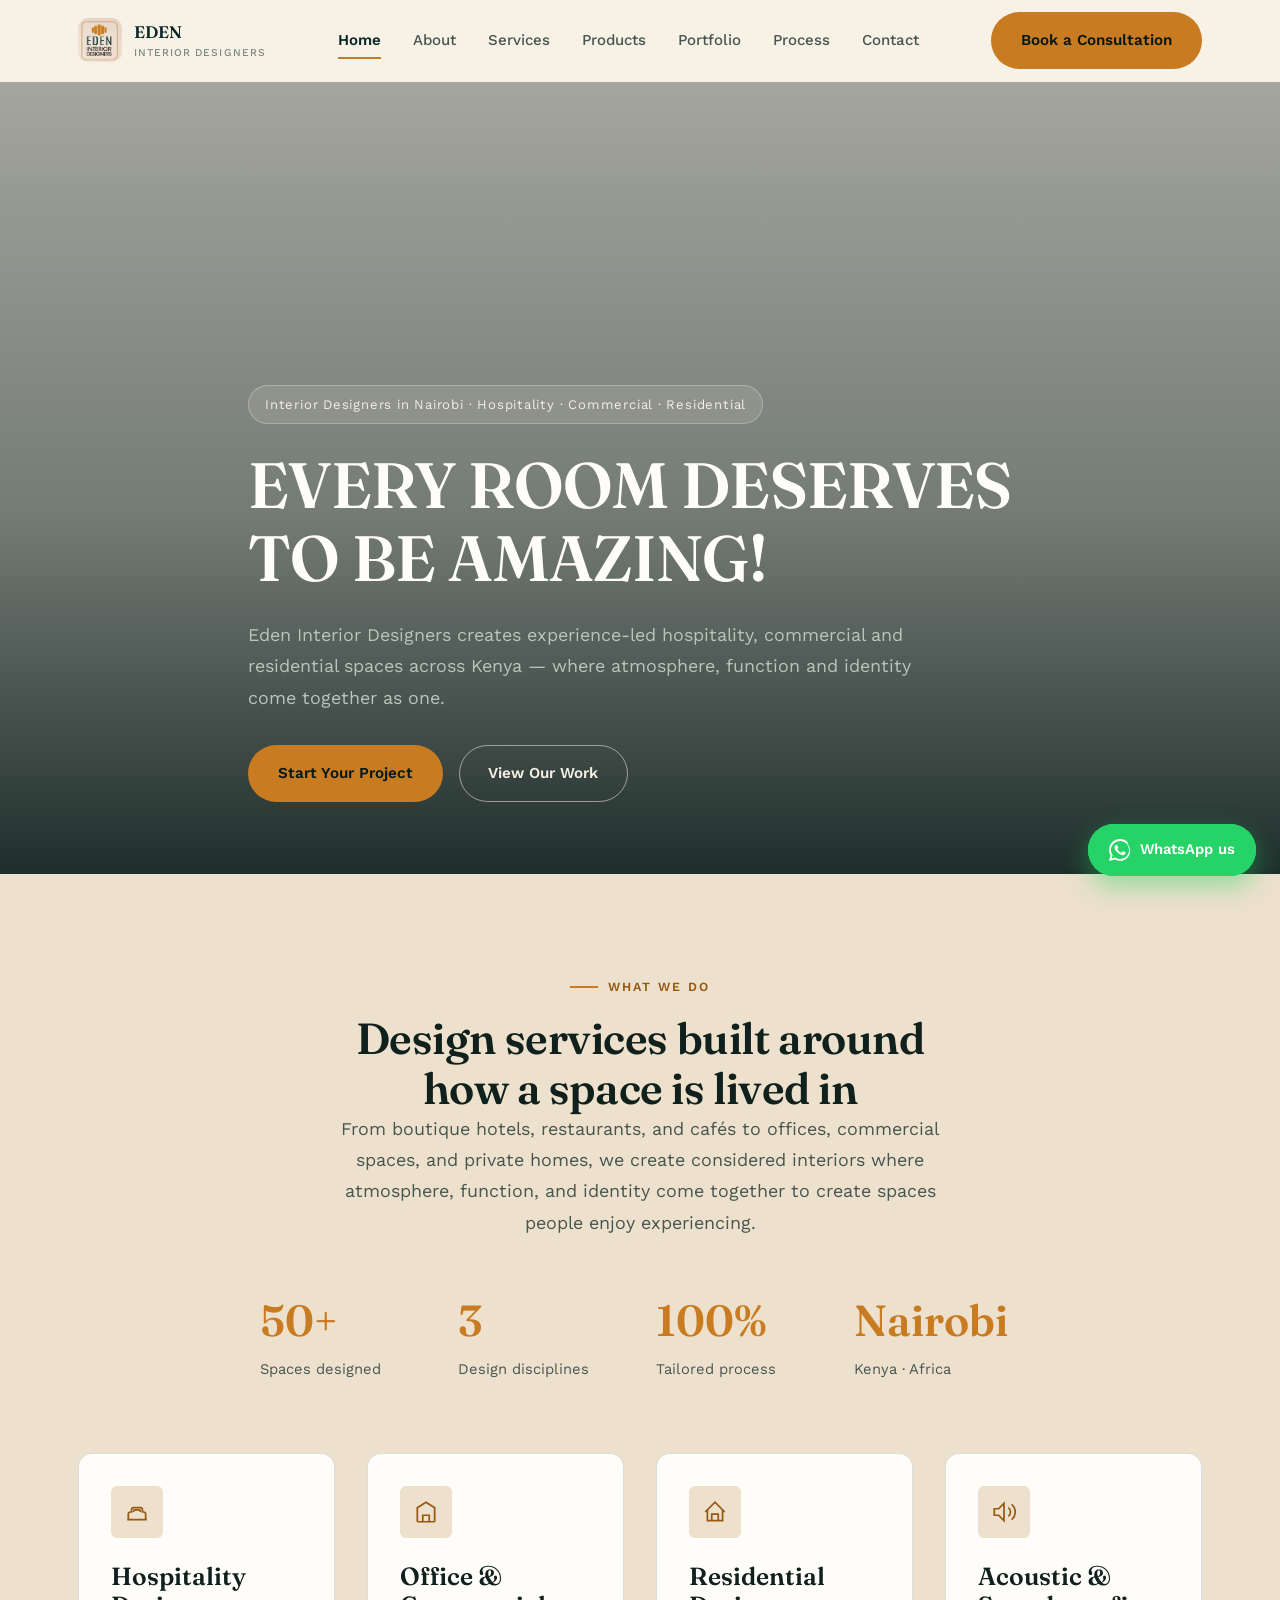
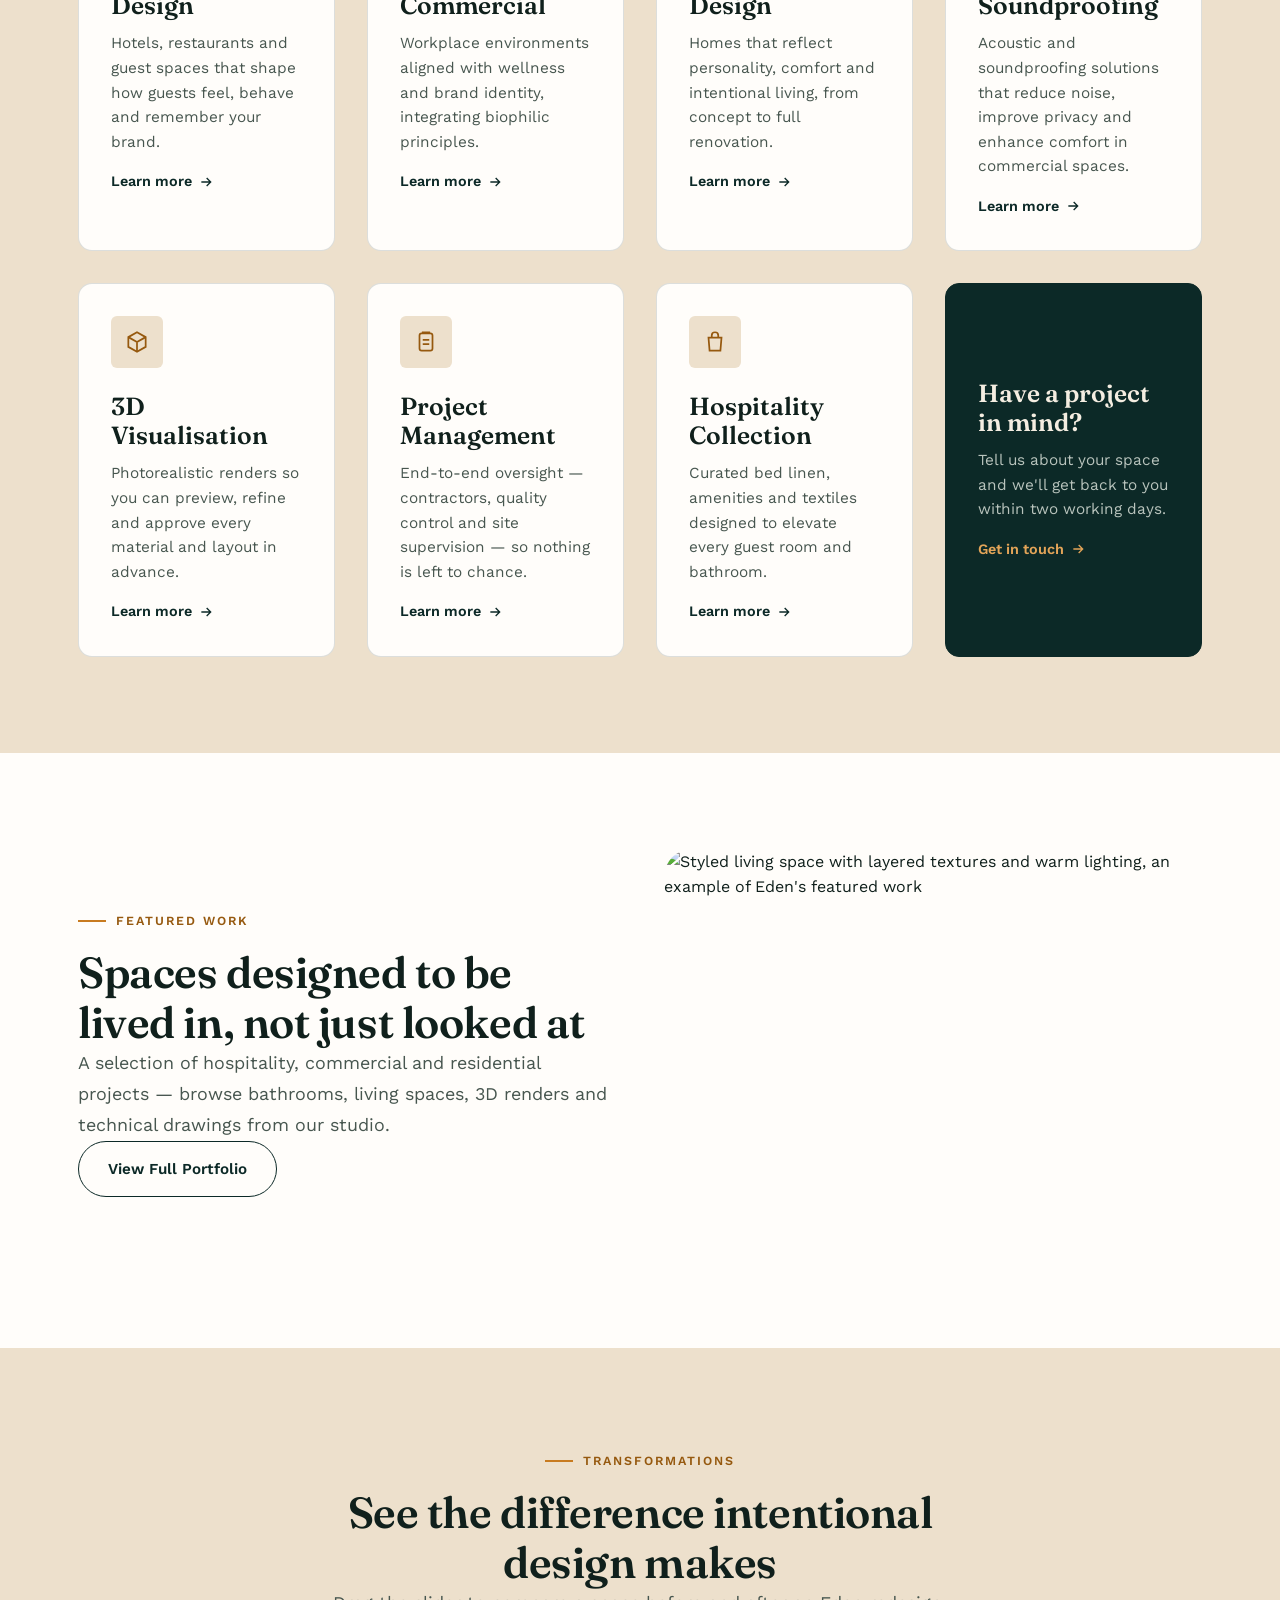
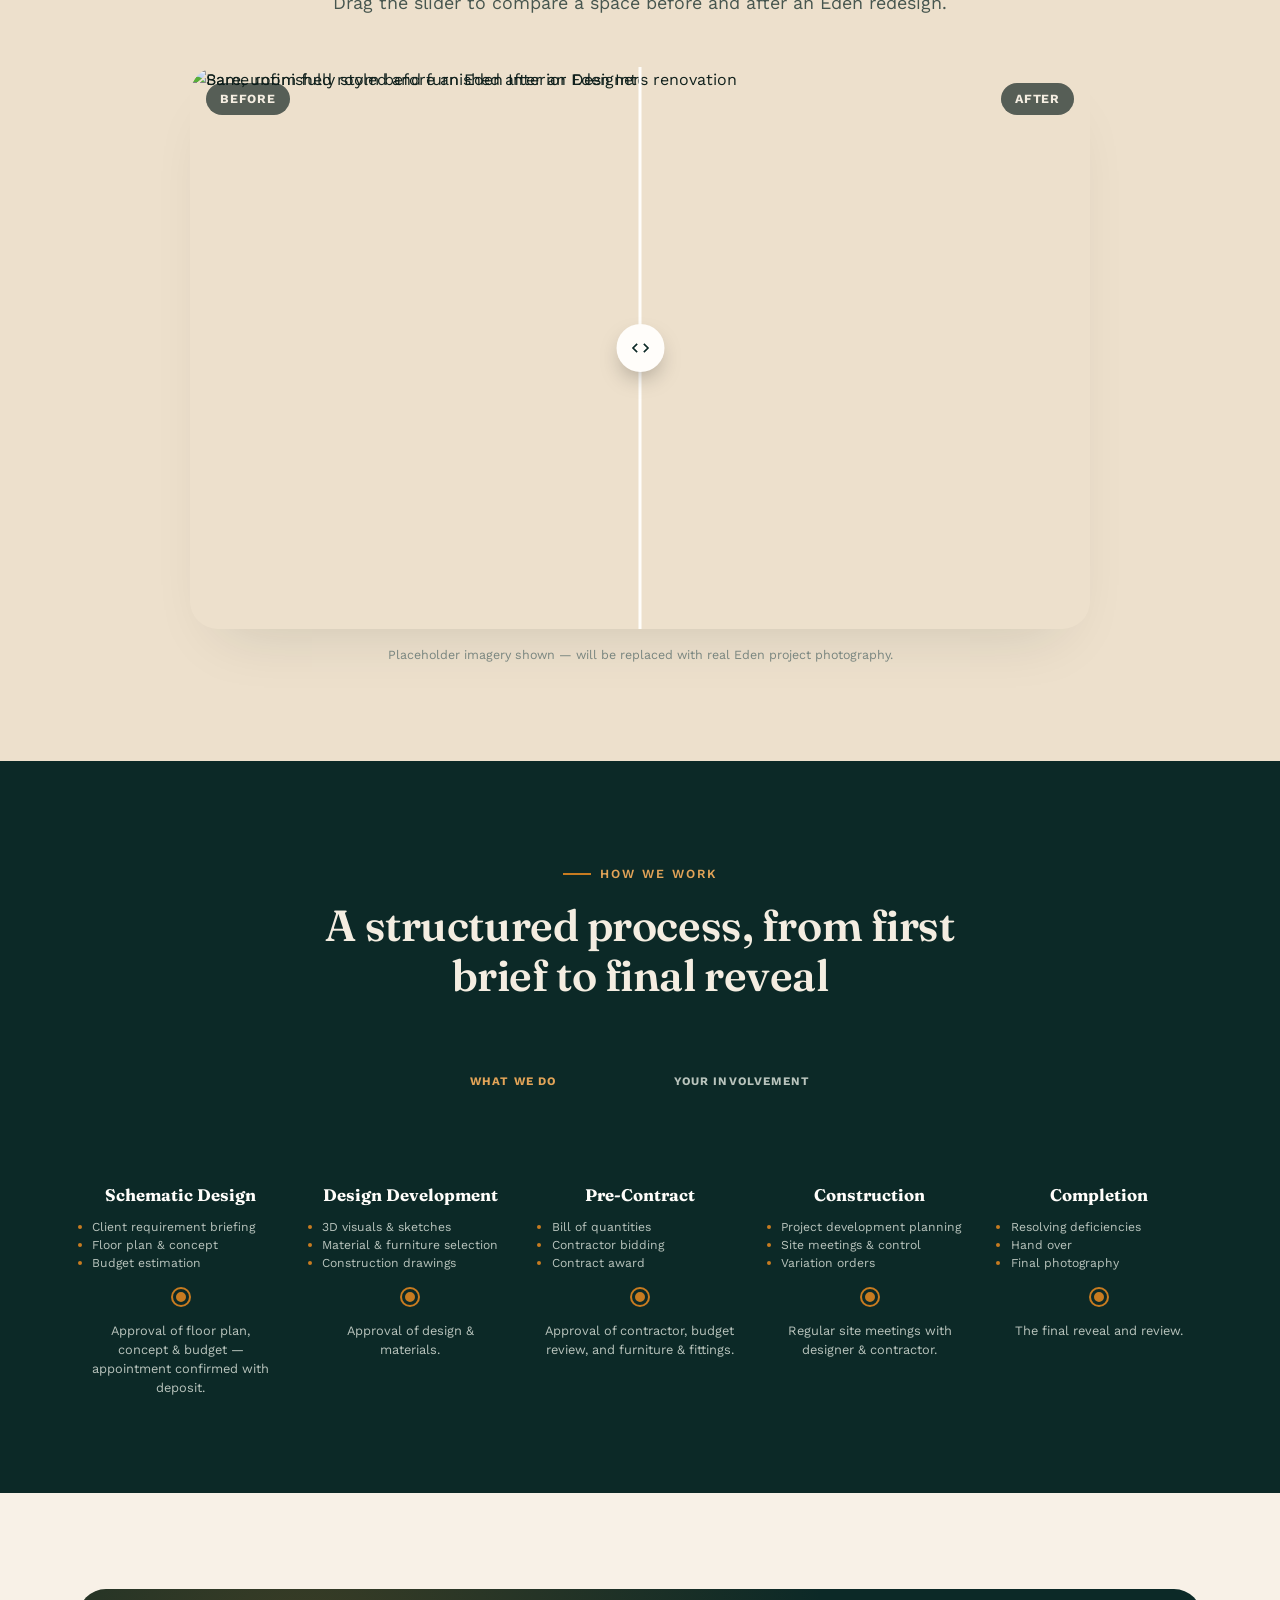
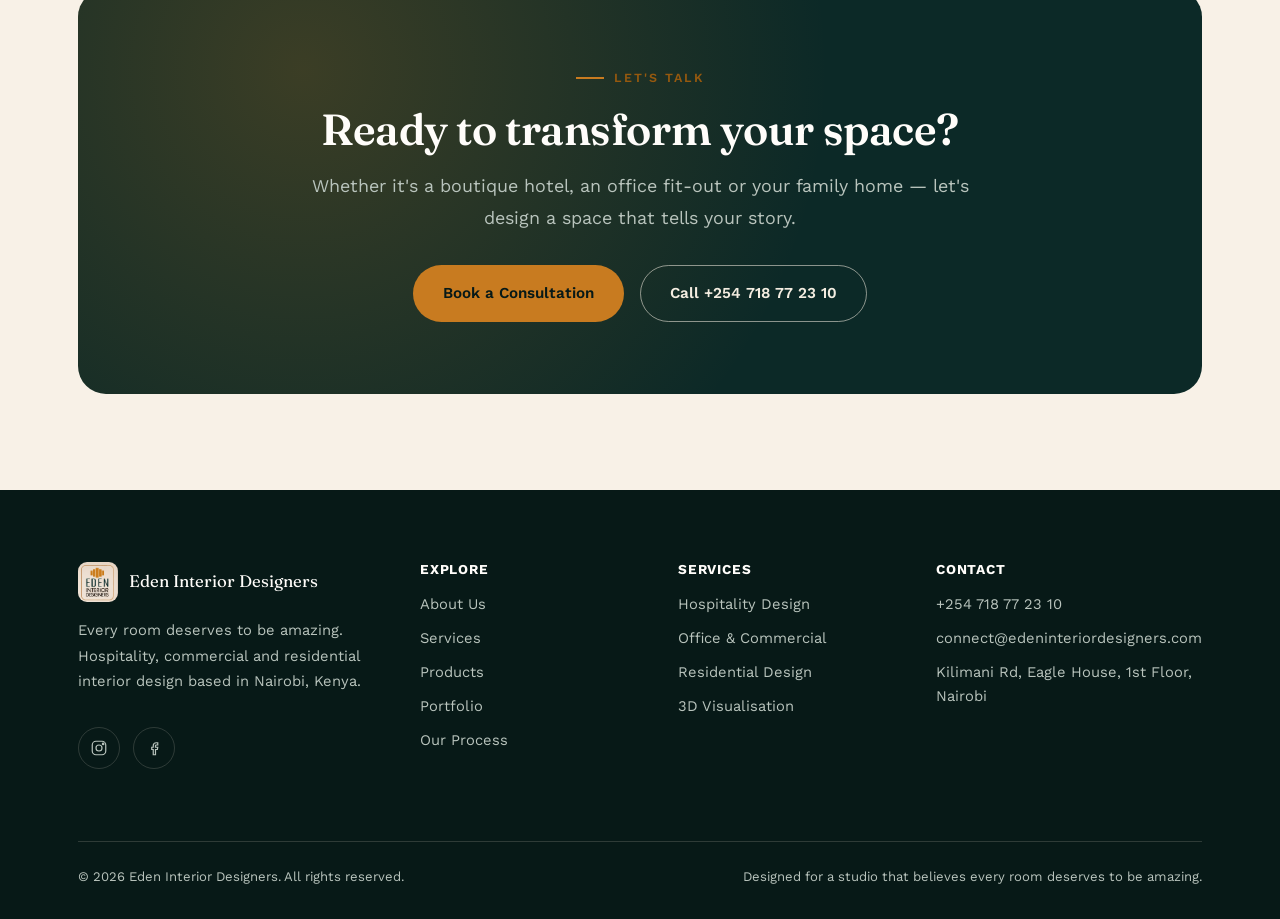
==== commit 44dd5bd9: "﻿SEO: homepage title and H1 carry 'Interior Designers in Nairobi'; bump css version Co-Authored-By: " ====
--- a/index.html
+++ b/index.html
@@ -3,7 +3,7 @@
 <head>
 <meta charset="UTF-8">
 <meta name="viewport" content="width=device-width, initial-scale=1">
-<title>Eden Interior Designers — Nairobi, Kenya</title>
+<title>Interior Designers in Nairobi | Eden Interior Designers</title>
 <meta name="description" content="Eden Interior Designers is a Nairobi-based hospitality, commercial and residential interior design studio. Every room deserves to be amazing.">
 <meta name="google-site-verification" content="WdOjcforugvUvQhXpH5XqN-MHnRlWnNJ_rdvjLMBtws" />
 <link rel="icon" href="/favicon.ico" sizes="48x48">
@@ -12,7 +12,7 @@
 <link rel="preconnect" href="https://fonts.googleapis.com">
 <link rel="preconnect" href="https://fonts.gstatic.com" crossorigin>
 <link href="https://fonts.googleapis.com/css2?family=Fraunces:opsz,wght@9..144,500;9..144,600;9..144,700&family=Work+Sans:wght@400;500;600;700&display=swap" rel="stylesheet">
-<link rel="stylesheet" href="css/style.css?v=2">
+<link rel="stylesheet" href="css/style.css?v=3">
 <link rel="canonical" href="https://edeninteriordesigners.com/">
 <script type="application/ld+json">
 {
@@ -93,8 +93,8 @@
       </video>
     </div>
     <div class="container hero-content">
-      <span class="hero-tag">Nairobi, Kenya · Hospitality · Commercial · Residential</span>
-      <h1 style="text-transform:uppercase;">Every room deserves to be amazing!</h1>
+      <h1 class="hero-tag">Interior Designers in Nairobi · Hospitality · Commercial · Residential</h1>
+      <p class="hero-title" style="text-transform:uppercase;">Every room deserves to be amazing!</p>
       <p class="lede">Eden Interior Designers creates experience-led hospitality, commercial and residential spaces across Kenya — where atmosphere, function and identity come together as one.</p>
       <div class="hero-actions">
         <a class="btn btn-primary" href="contact.html">Start Your Project</a>
--- a/css/style.css
+++ b/css/style.css
@@ -962,3 +962,7 @@
   text-align: center;
   margin-top: var(--space-3);
 }
+
+/* SEO: homepage H1 carries the keyword + city in the hero tag; the slogan keeps the headline look */
+.hero-content h1.hero-tag { font-family: inherit; font-weight: inherit; line-height: inherit; color: inherit; }
+.hero-content .hero-title { font-family: var(--font-display); font-size: clamp(2.4rem, 5vw, 4.2rem); letter-spacing: -0.01em; line-height: 1.15; font-weight: 600; color: var(--c-white); margin: 0 0 var(--space-4); }
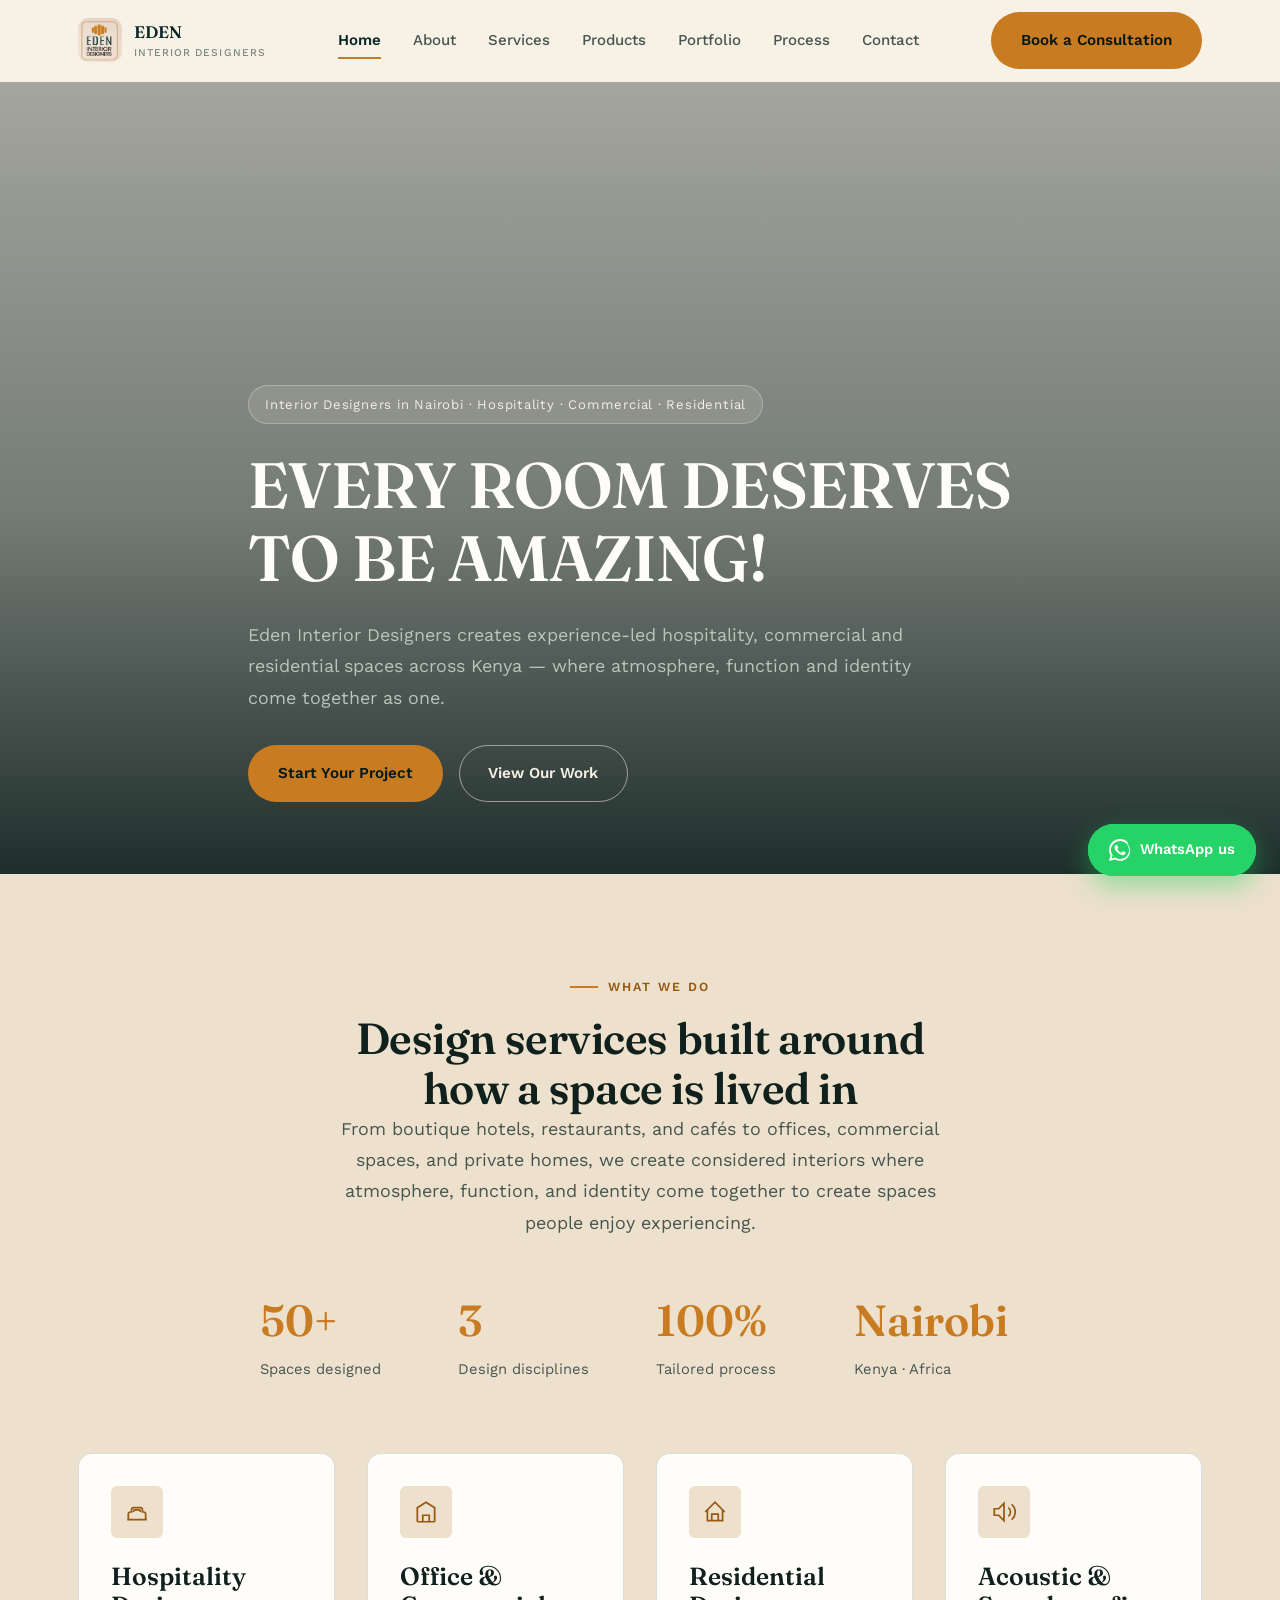
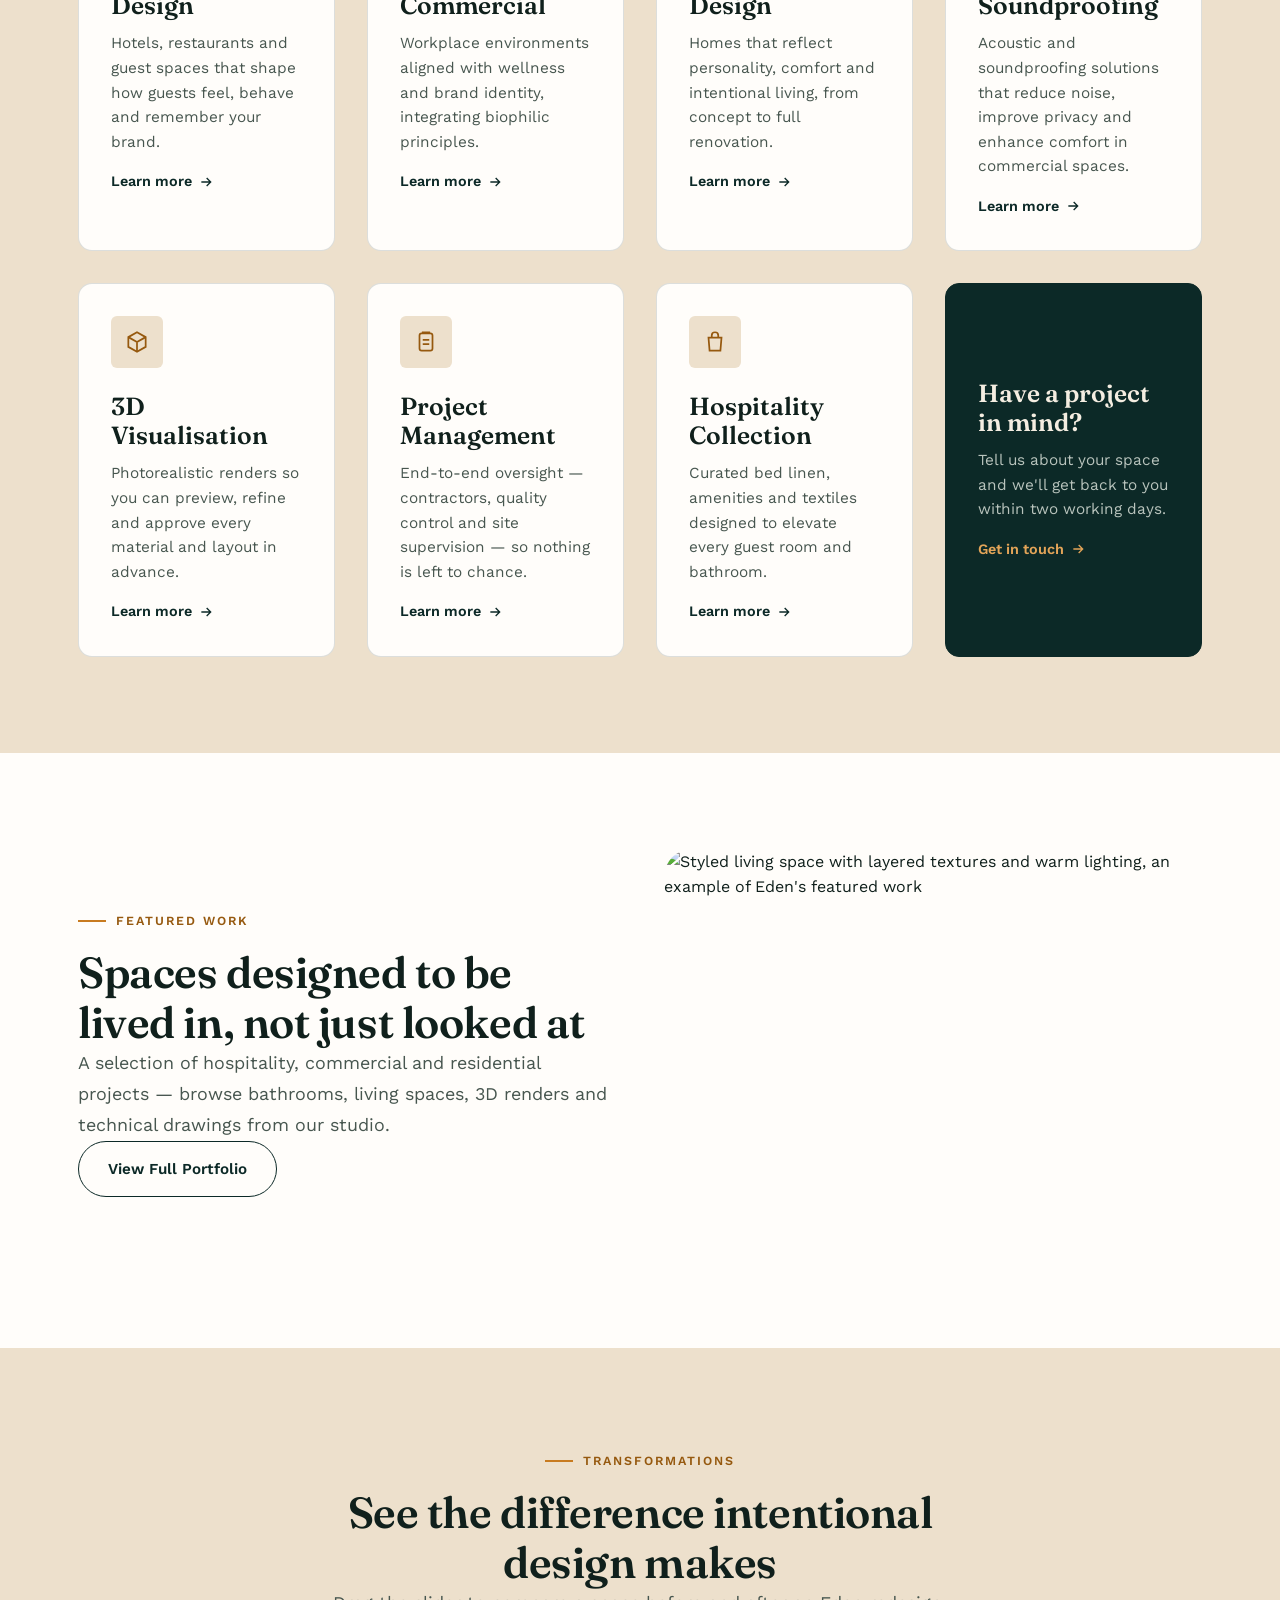
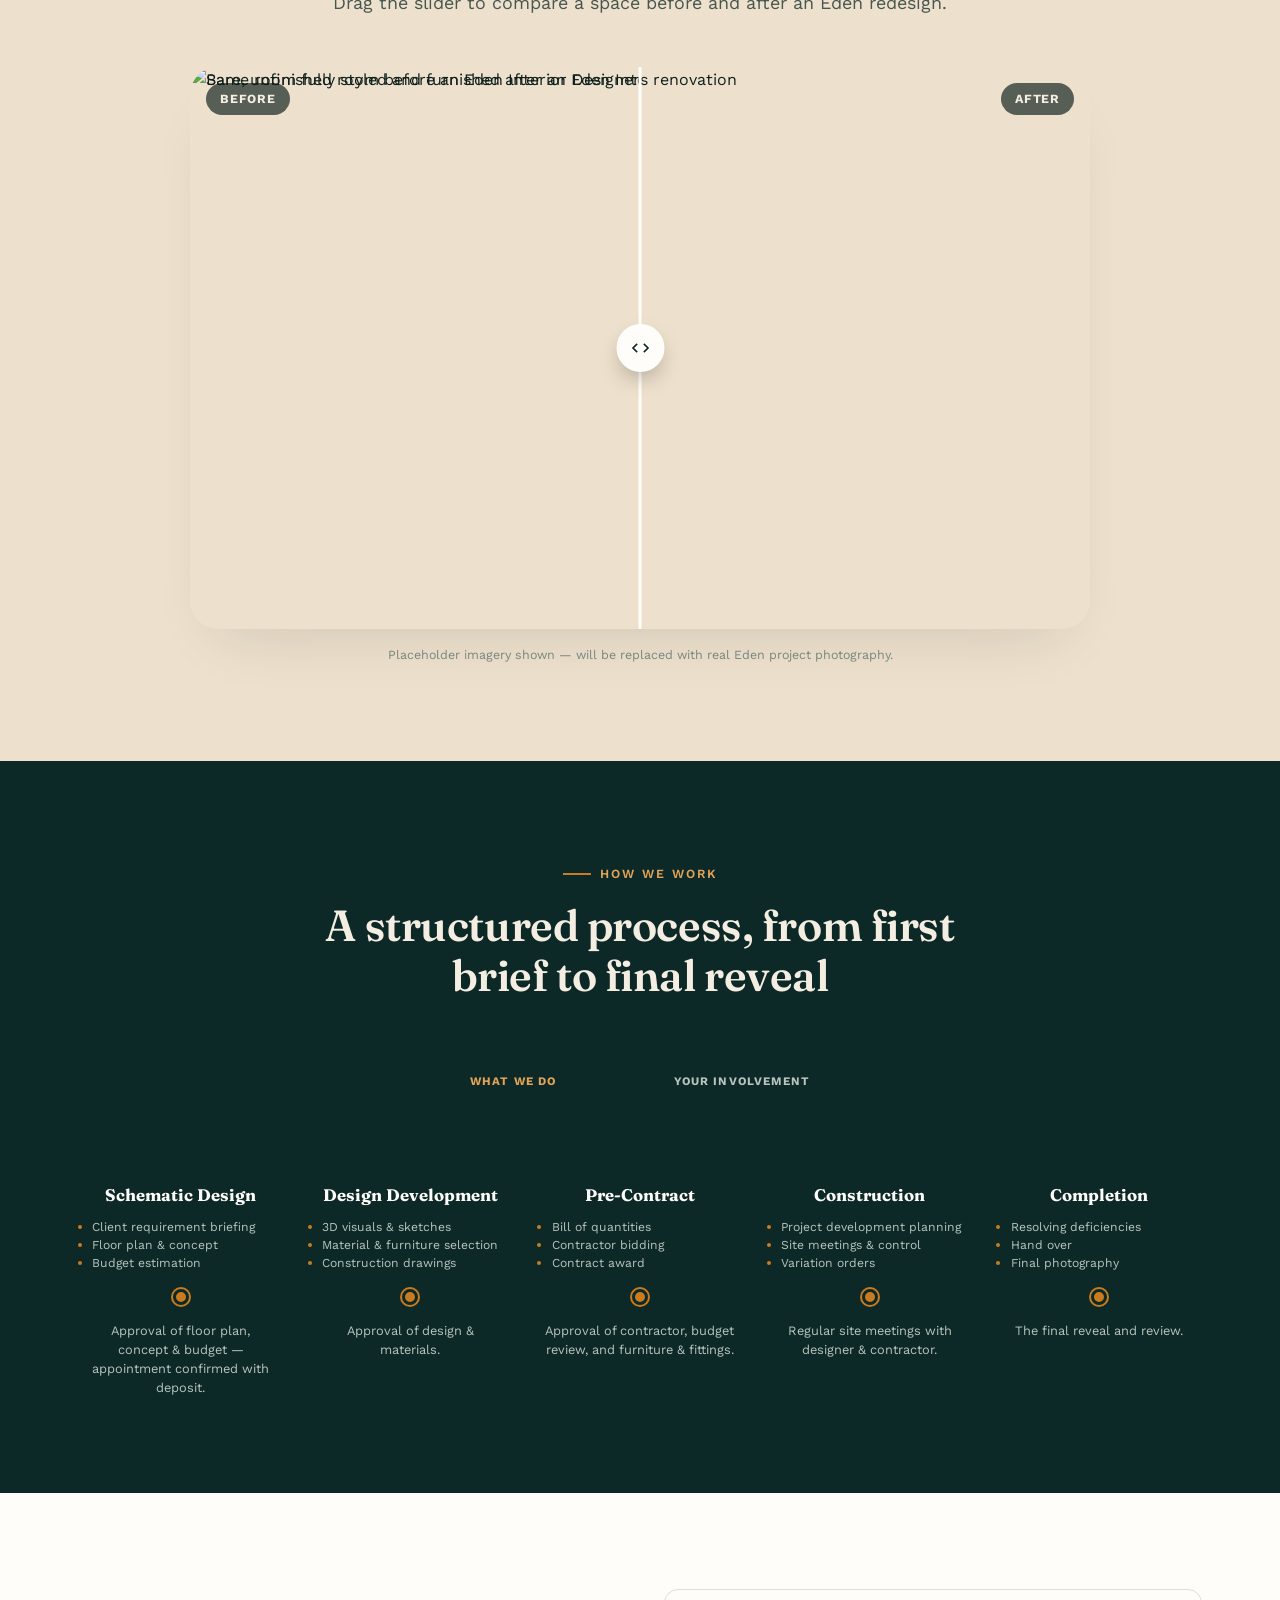
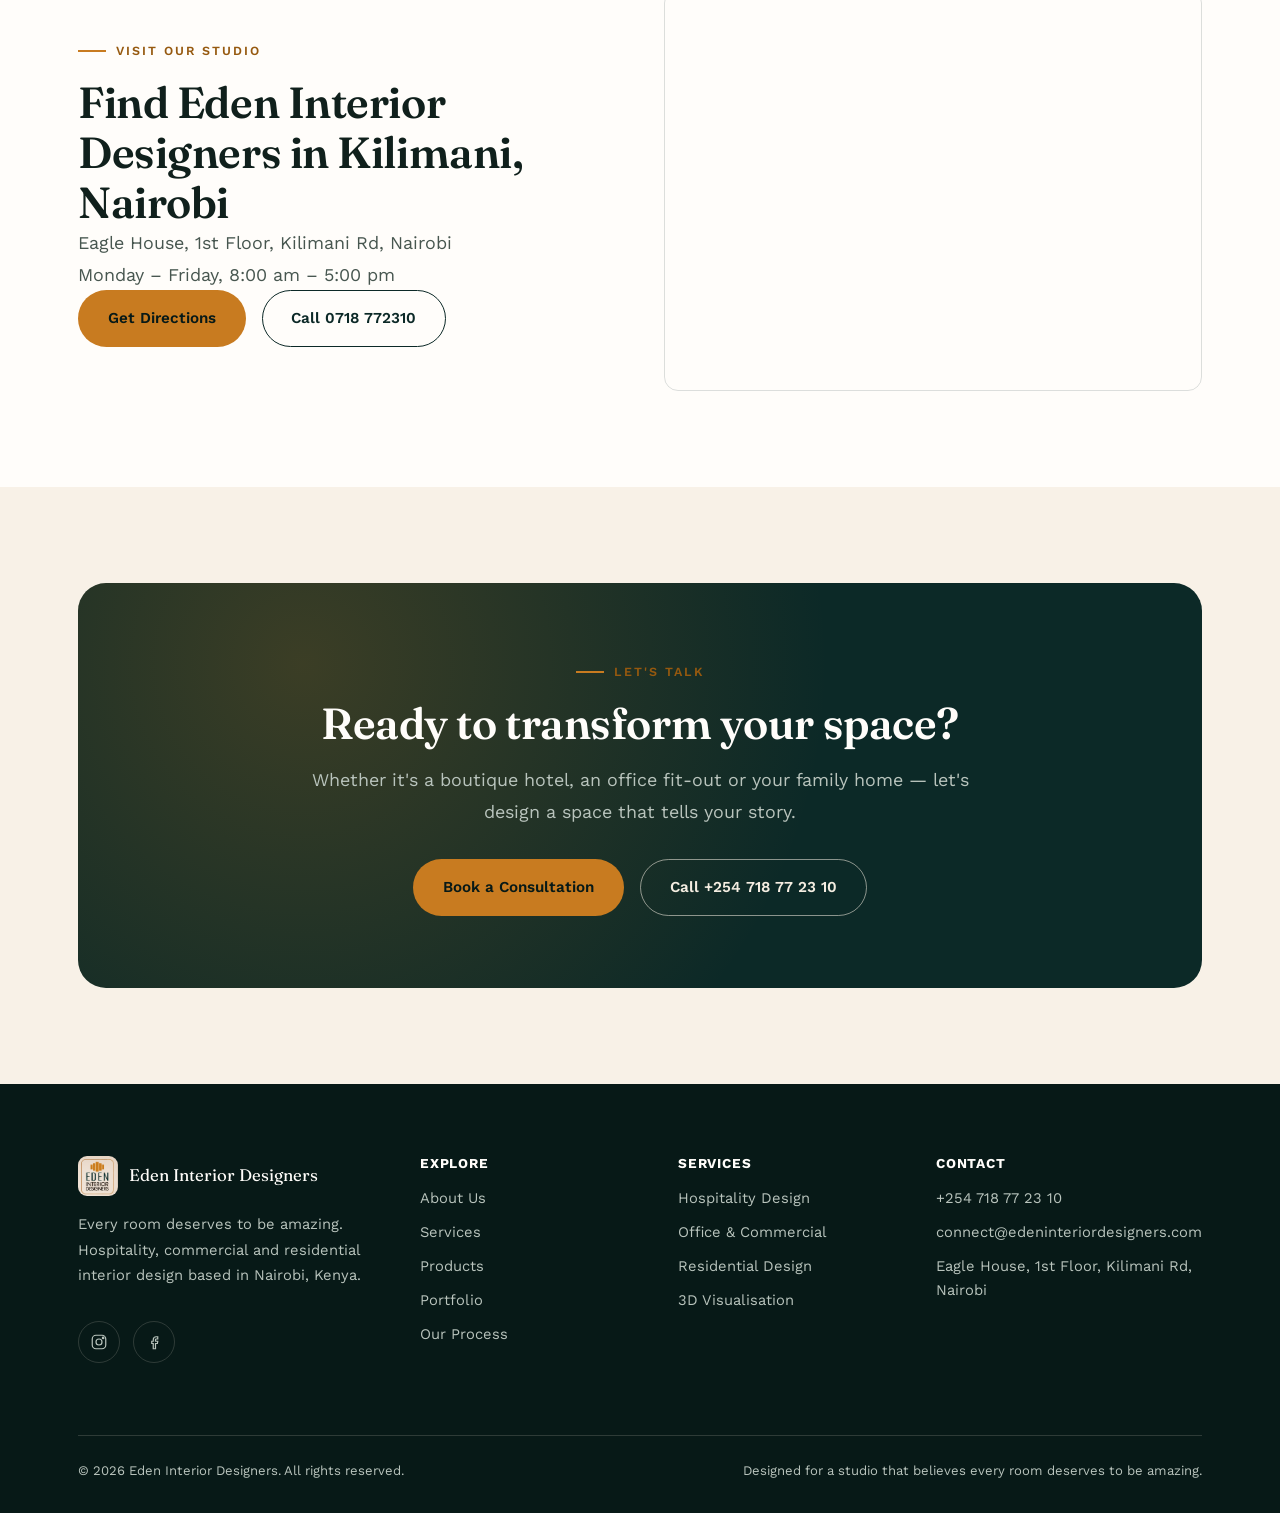
==== commit 1d8a5b1e: "﻿Embed Google Business Profile map, add Visit Our Studio section, match approved GBP address and coo" ====
--- a/index.html
+++ b/index.html
@@ -17,24 +17,53 @@
 <script type="application/ld+json">
 {
   "@context": "https://schema.org",
-  "@type": "LocalBusiness",
+  "@type": "ProfessionalService",
+  "@id": "https://edeninteriordesigners.com/#business",
   "name": "Eden Interior Designers",
+  "description": "Nairobi-based hospitality, commercial and residential interior design studio.",
+  "url": "https://edeninteriordesigners.com/",
   "image": "https://edeninteriordesigners.com/assets/logo.png",
-  "url": "https://edeninteriordesigners.com/",
+  "logo": "https://edeninteriordesigners.com/assets/logo.png",
   "telephone": "+254718772310",
   "email": "connect@edeninteriordesigners.com",
+  "foundingDate": "2018-08-10",
   "address": {
     "@type": "PostalAddress",
-    "streetAddress": "Kilimani Rd, Eagle House, 1st Floor",
+    "streetAddress": "Eagle House, 1st Floor, Kilimani Rd",
     "addressLocality": "Nairobi",
     "postalCode": "00100",
     "addressCountry": "KE"
   },
+  "geo": {
+    "@type": "GeoCoordinates",
+    "latitude": -1.298896,
+    "longitude": 36.779428
+  },
+  "hasMap": "https://www.google.com/maps?cid=16465784327842286354",
+  "areaServed": {
+    "@type": "City",
+    "name": "Nairobi"
+  },
+  "openingHoursSpecification": [
+    {
+      "@type": "OpeningHoursSpecification",
+      "dayOfWeek": [
+        "Monday",
+        "Tuesday",
+        "Wednesday",
+        "Thursday",
+        "Friday"
+      ],
+      "opens": "08:00",
+      "closes": "17:00"
+    }
+  ],
   "sameAs": [
     "https://www.instagram.com/edeninteriordesigner/",
-    "https://www.facebook.com/EdenInteriorDesigners/"
-  ],
-  "description": "Nairobi-based hospitality, commercial and residential interior design studio."
+    "https://www.facebook.com/EdenInteriorDesigners/",
+    "https://www.behance.net/edeninterior",
+    "https://www.google.com/maps?cid=16465784327842286354"
+  ]
 }
 </script>
 </head>
@@ -320,6 +349,25 @@
     </div>
   </section>
 
+  <section class="section section--white" id="find-us">
+    <div class="container">
+      <div class="split">
+        <div data-reveal>
+          <span class="eyebrow">Visit Our Studio</span>
+          <h2>Find Eden Interior Designers in Kilimani, Nairobi</h2>
+          <p class="lede">Eagle House, 1st Floor, Kilimani Rd, Nairobi<br>Monday – Friday, 8:00 am – 5:00 pm</p>
+          <div class="hero-actions">
+            <a class="btn btn-primary" href="https://www.google.com/maps?cid=16465784327842286354" target="_blank" rel="noopener">Get Directions</a>
+            <a class="btn btn-ghost-dark" href="tel:+254718772310">Call 0718 772310</a>
+          </div>
+        </div>
+        <div class="map-embed" data-reveal>
+          <iframe title="Eden Interior Designers on Google Maps" src="https://www.google.com/maps/embed?pb=!1m18!1m12!1m3!1d3988.793121709629!2d36.779427999999996!3d-1.2988960000000003!2m3!1f0!2f0!3f0!3m2!1i1024!2i768!4f13.1!3m3!1m2!1s0x182f759a2e85bd8b%3A0xe482379b513bcb12!2sEden%20Interior%20Designers!5e0!3m2!1sen!2ske!4v1791449080693!5m2!1sen!2ske" style="height:400px;" allowfullscreen loading="lazy" referrerpolicy="strict-origin-when-cross-origin"></iframe>
+        </div>
+      </div>
+    </div>
+  </section>
+
   <section class="section">
     <div class="container">
       <div class="cta-band" data-reveal>
@@ -378,7 +426,7 @@
         <ul>
           <li><a href="tel:+254718772310">+254 718 77 23 10</a></li>
           <li><a href="mailto:connect@edeninteriordesigners.com">connect@edeninteriordesigners.com</a></li>
-          <li><span>Kilimani Rd, Eagle House, 1st Floor, Nairobi</span></li>
+          <li><span>Eagle House, 1st Floor, Kilimani Rd, Nairobi</span></li>
         </ul>
       </div>
     </div>
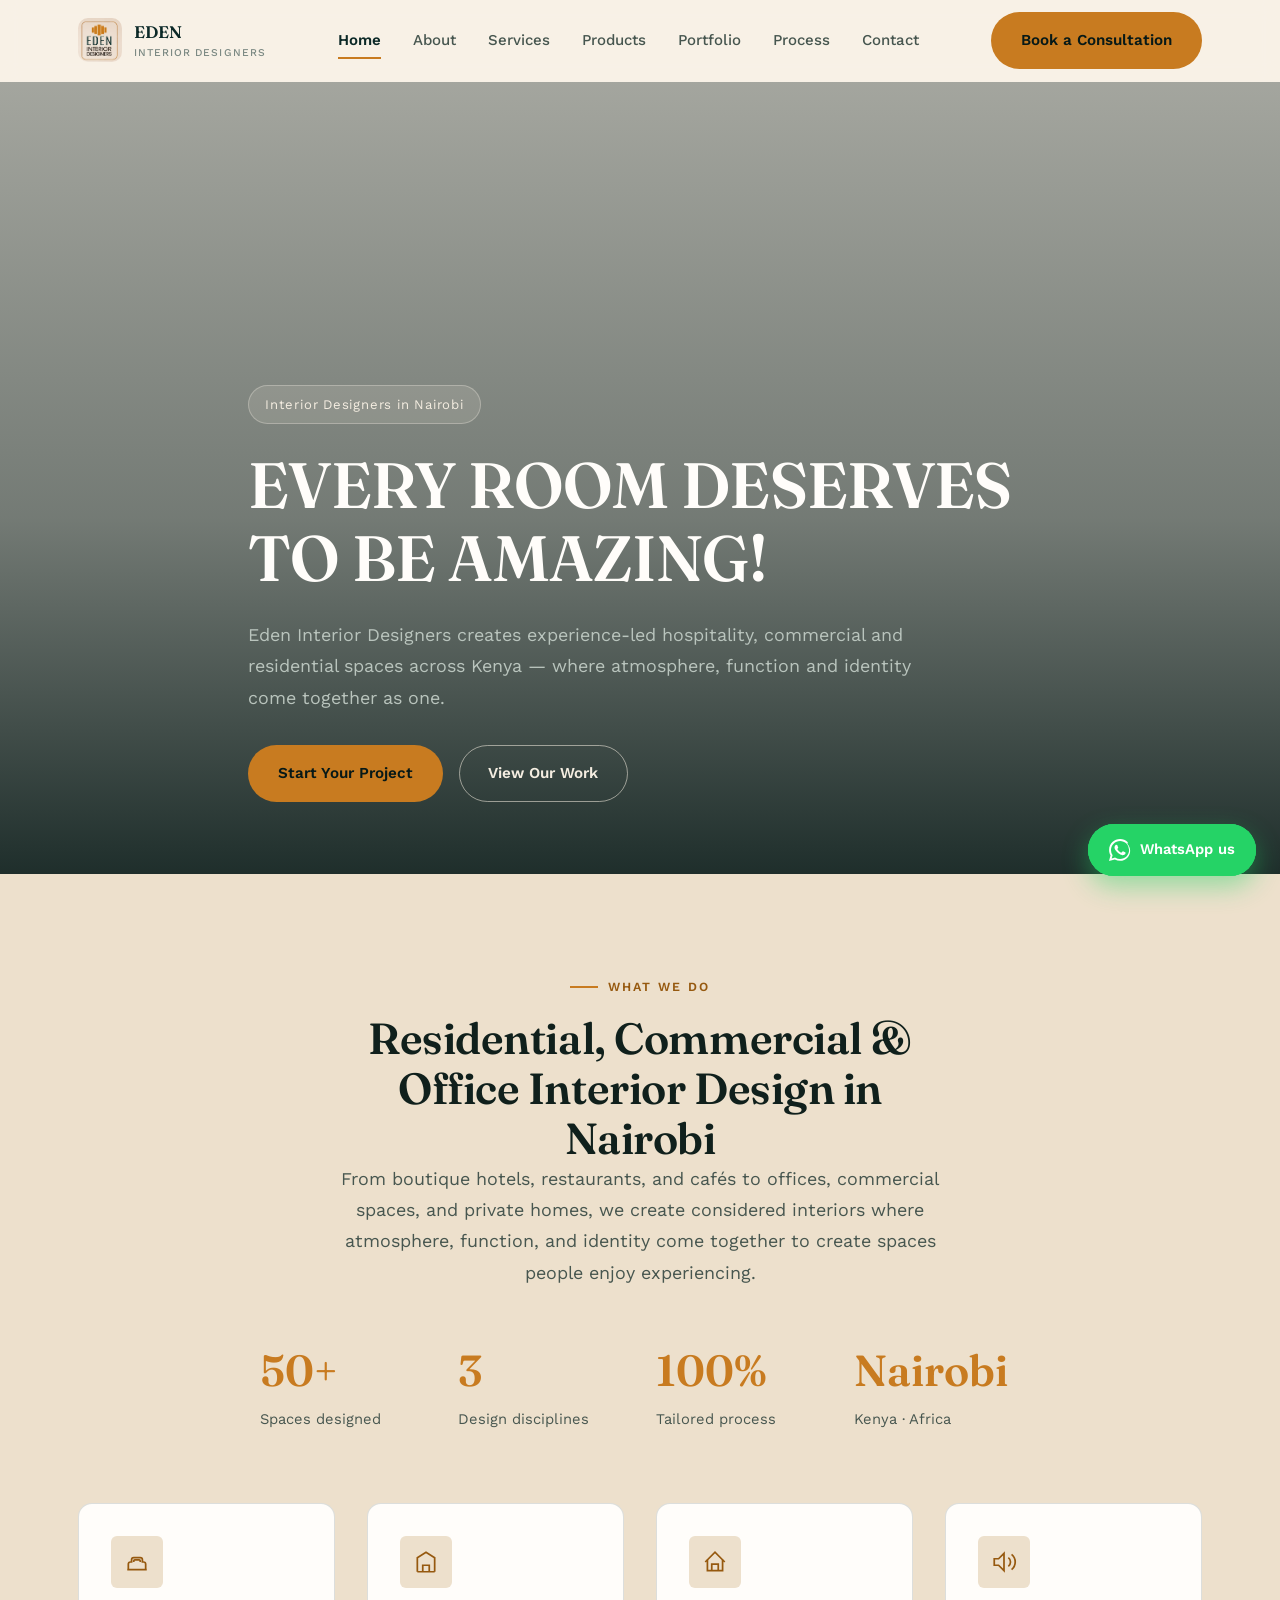
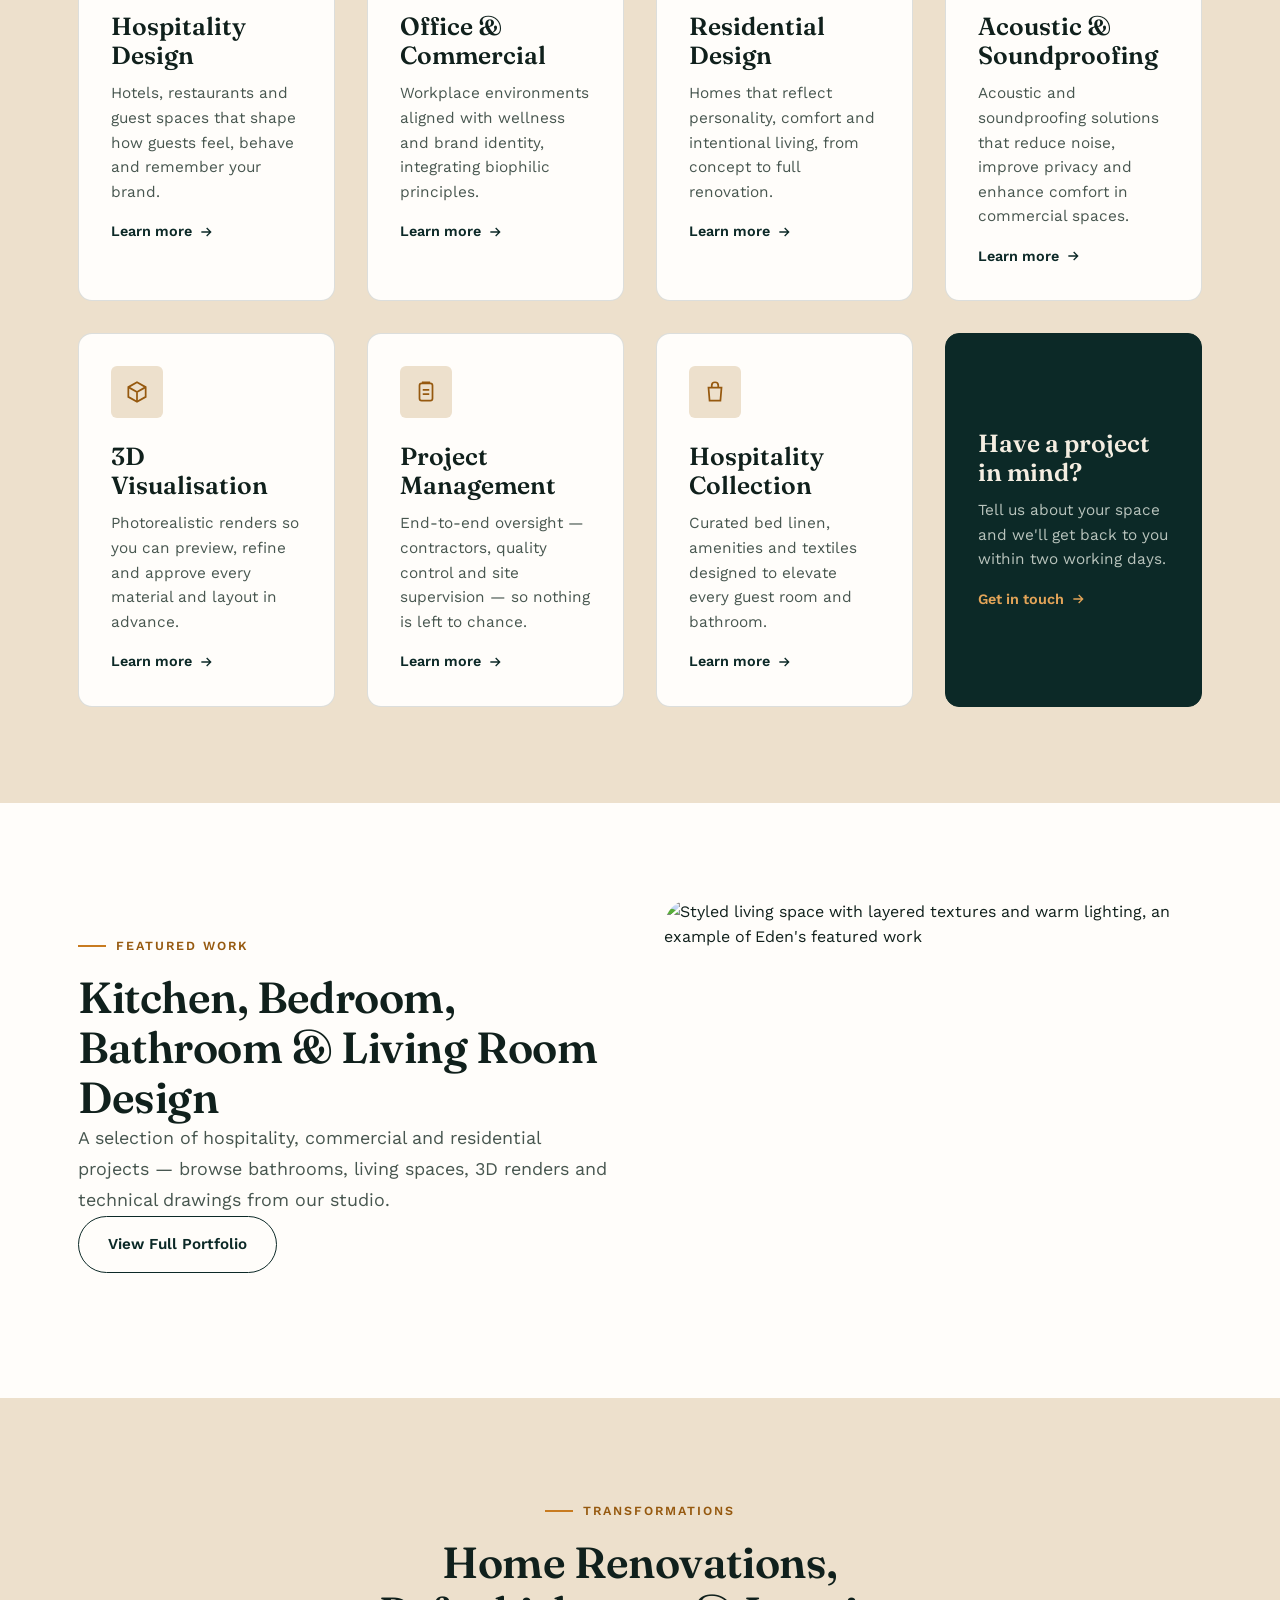
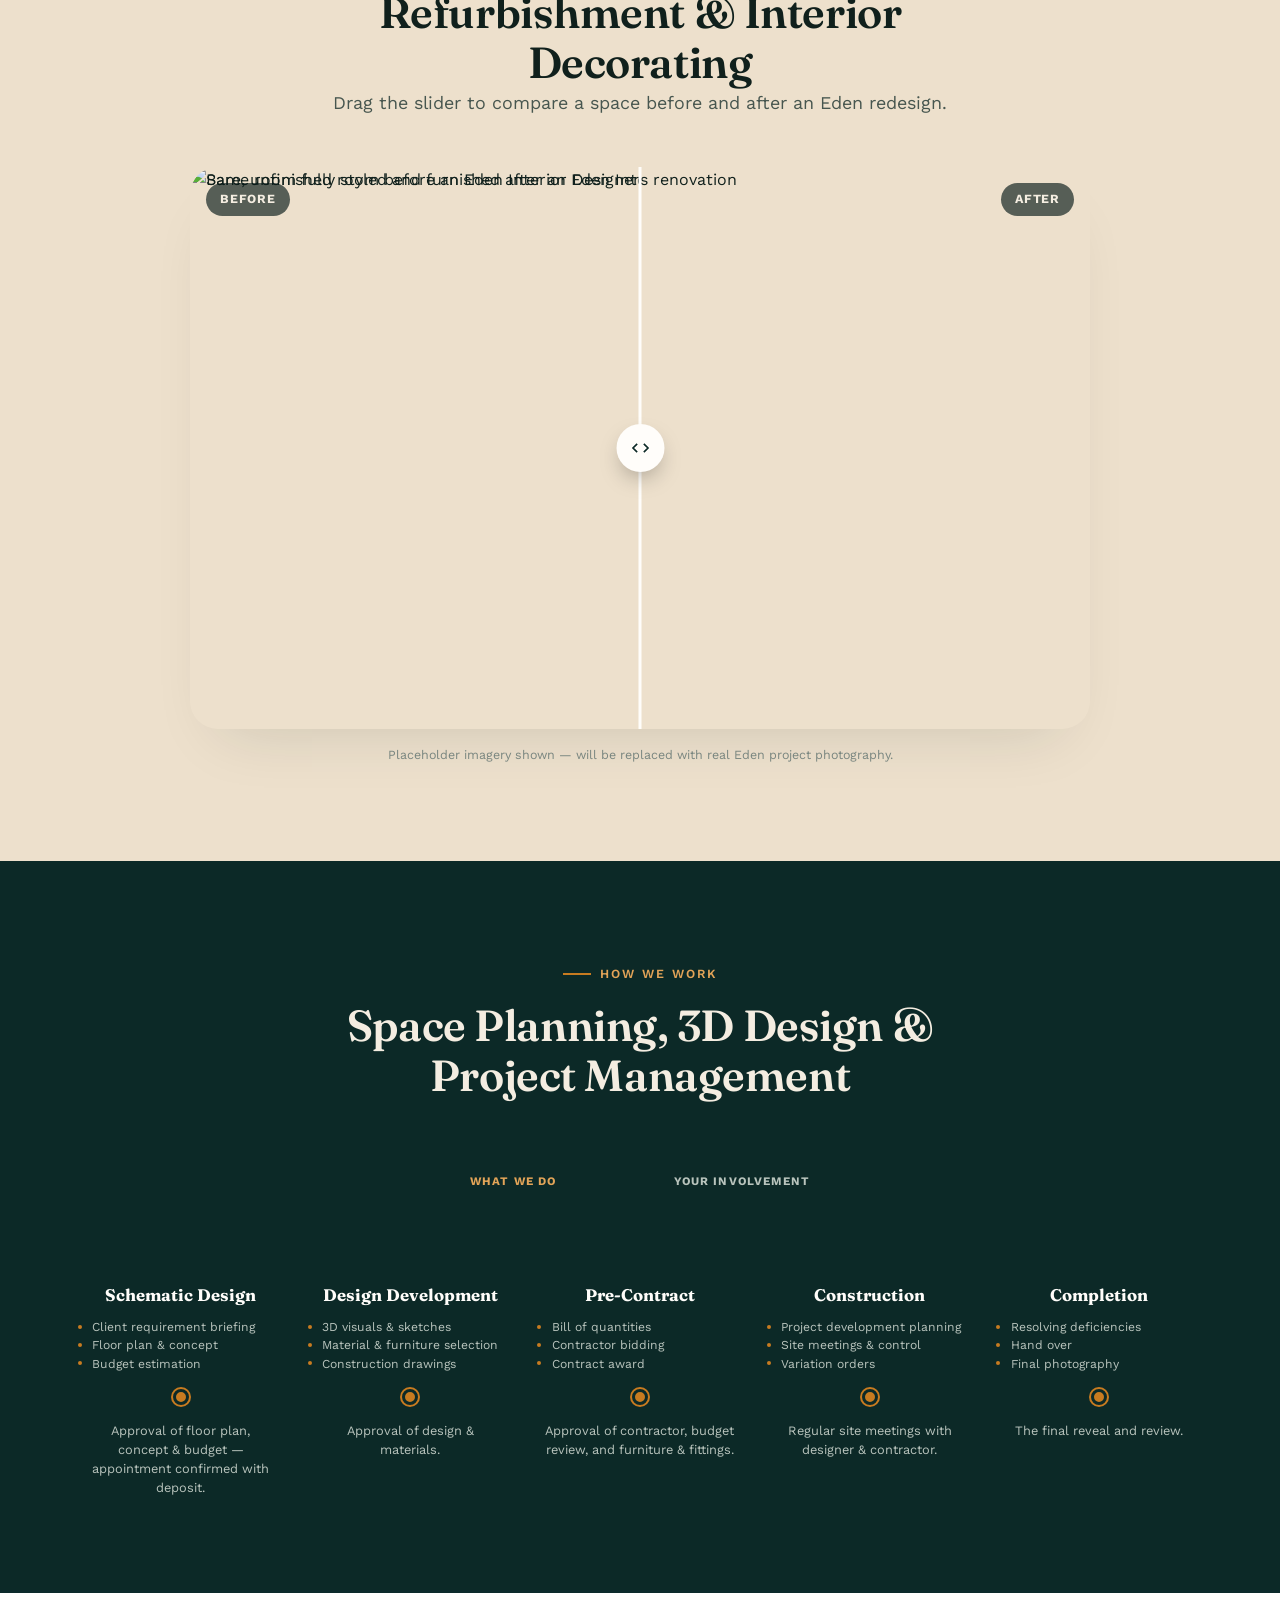
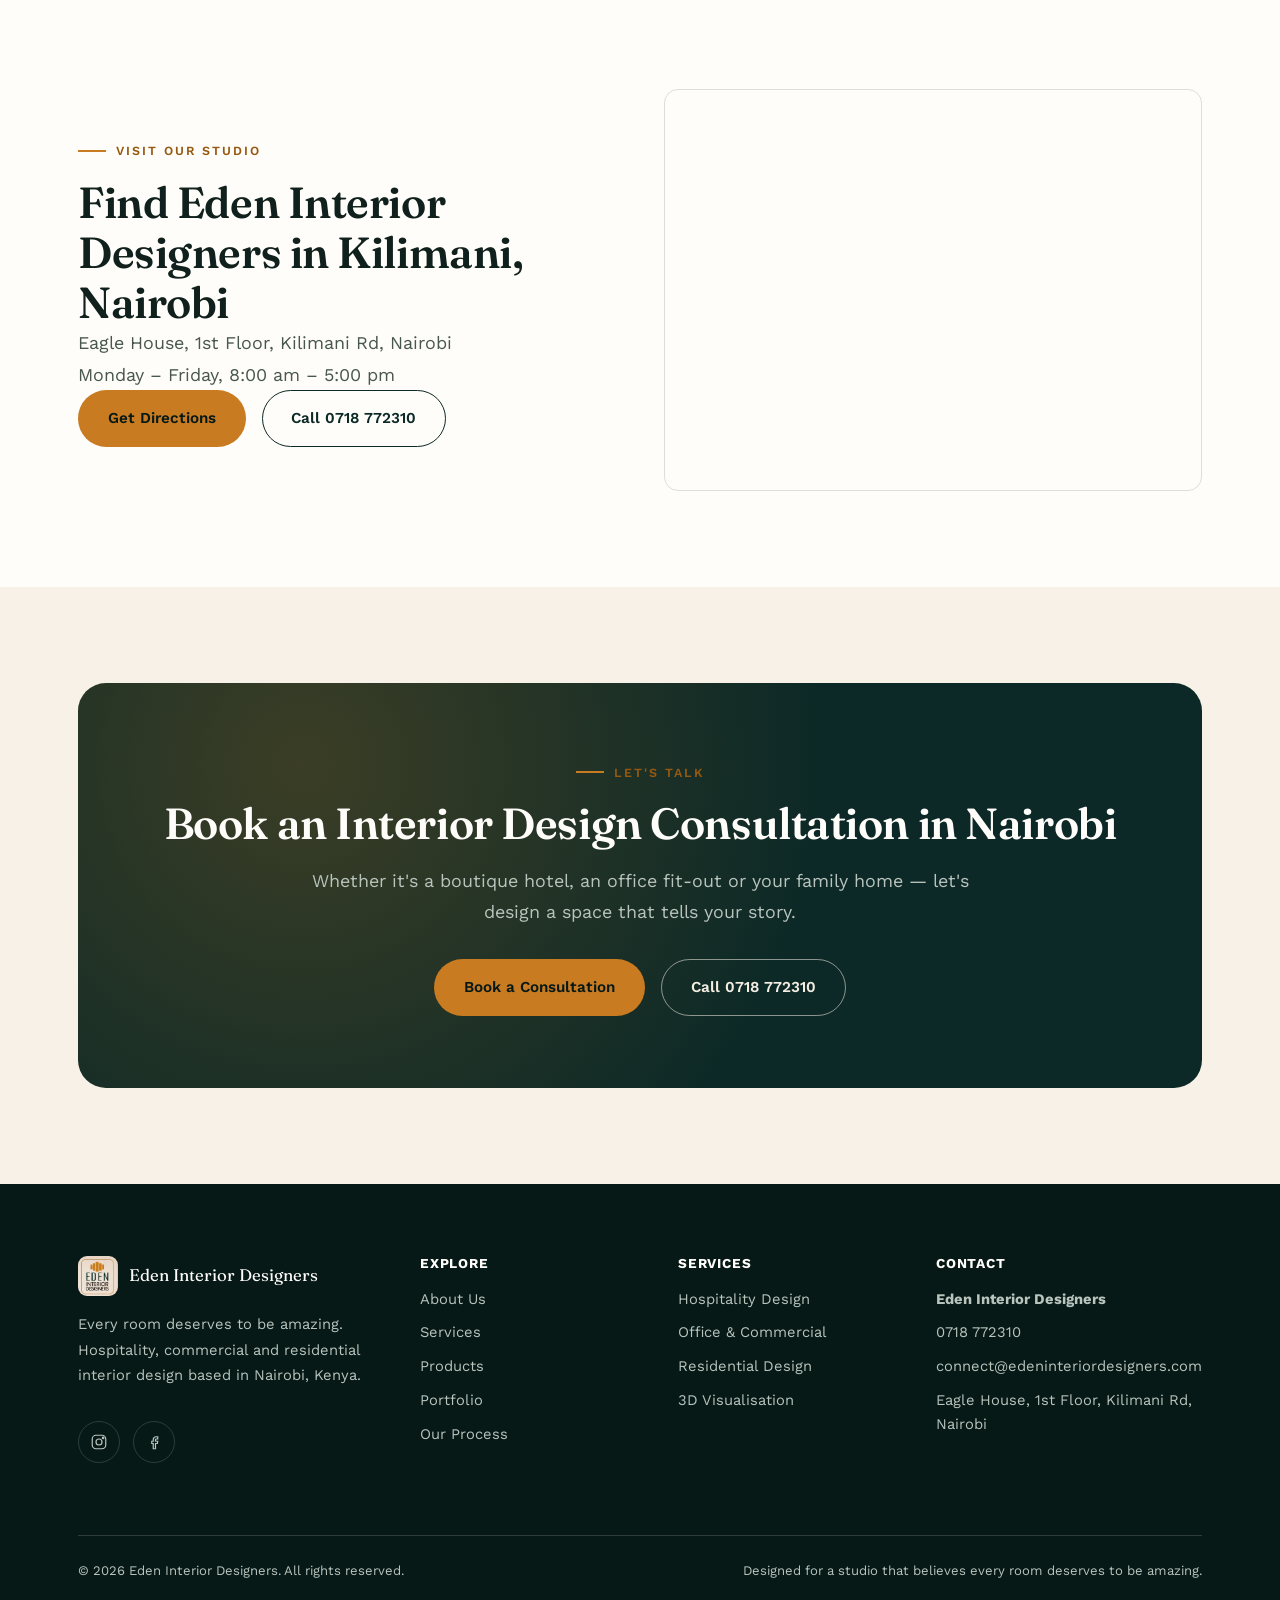
==== commit 2274ca65: "﻿Homepage title, H1/H2 keywords, footer NAP (name and phone match GBP) Co-Authored-By: Claude Sonnet" ====
--- a/index.html
+++ b/index.html
@@ -3,7 +3,7 @@
 <head>
 <meta charset="UTF-8">
 <meta name="viewport" content="width=device-width, initial-scale=1">
-<title>Interior Designers in Nairobi | Eden Interior Designers</title>
+<title>BEST Interior Designers in Nairobi - if you're looking for Residential, Commercial &amp; Office Interior Design or Kitchen, Bedroom &amp; Home Renovation near me - Eden Interior Designers is the place to be</title>
 <meta name="description" content="Eden Interior Designers is a Nairobi-based hospitality, commercial and residential interior design studio. Every room deserves to be amazing.">
 <meta name="google-site-verification" content="WdOjcforugvUvQhXpH5XqN-MHnRlWnNJ_rdvjLMBtws" />
 <link rel="icon" href="/favicon.ico" sizes="48x48">
@@ -122,7 +122,7 @@
       </video>
     </div>
     <div class="container hero-content">
-      <h1 class="hero-tag">Interior Designers in Nairobi · Hospitality · Commercial · Residential</h1>
+      <h1 class="hero-tag">Interior Designers in Nairobi</h1>
       <p class="hero-title" style="text-transform:uppercase;">Every room deserves to be amazing!</p>
       <p class="lede">Eden Interior Designers creates experience-led hospitality, commercial and residential spaces across Kenya — where atmosphere, function and identity come together as one.</p>
       <div class="hero-actions">
@@ -136,7 +136,7 @@
     <div class="container">
       <div class="center" style="max-width:640px;" data-reveal>
         <span class="eyebrow" style="justify-content:center;">What We Do</span>
-        <h2>Design services built around how a space is lived in</h2>
+        <h2>Residential, Commercial &amp; Office Interior Design in Nairobi</h2>
         <p class="lede center">From boutique hotels, restaurants, and cafés to offices, commercial spaces, and private homes, we create considered interiors where atmosphere, function, and identity come together to create spaces people enjoy experiencing.</p>
       </div>
       <div class="stats-row" style="max-width:760px;margin-inline:auto;" data-reveal>
@@ -235,7 +235,7 @@
         </div>
         <div data-reveal>
           <span class="eyebrow">Featured Work</span>
-          <h2>Spaces designed to be lived in, not just looked at</h2>
+          <h2>Kitchen, Bedroom, Bathroom &amp; Living Room Design</h2>
           <p class="lede">A selection of hospitality, commercial and residential projects — browse bathrooms, living spaces, 3D renders and technical drawings from our studio.</p>
           <div class="hero-actions">
             <a class="btn btn-ghost-dark" href="portfolio.html">View Full Portfolio</a>
@@ -249,7 +249,7 @@
     <div class="container">
       <div class="center" style="max-width:640px;" data-reveal>
         <span class="eyebrow" style="justify-content:center;">Transformations</span>
-        <h2>See the difference intentional design makes</h2>
+        <h2>Home Renovations, Refurbishment &amp; Interior Decorating</h2>
         <p class="lede center">Drag the slider to compare a space before and after an Eden redesign.</p>
       </div>
       <div style="max-width:900px;margin-inline:auto;margin-top:var(--space-6);" data-reveal>
@@ -275,7 +275,7 @@
     <div class="container">
       <div class="center" style="max-width:640px;" data-reveal>
         <span class="eyebrow" style="justify-content:center;">How We Work</span>
-        <h2>A structured process, from first brief to final reveal</h2>
+        <h2>Space Planning, 3D Design &amp; Project Management</h2>
       </div>
 
       <div class="process-timeline" data-reveal>
@@ -372,11 +372,11 @@
     <div class="container">
       <div class="cta-band" data-reveal>
         <span class="eyebrow" style="justify-content:center;">Let's Talk</span>
-        <h2>Ready to transform your space?</h2>
+        <h2>Book an Interior Design Consultation in Nairobi</h2>
         <p class="lede center">Whether it's a boutique hotel, an office fit-out or your family home — let's design a space that tells your story.</p>
         <div class="hero-actions">
           <a class="btn btn-primary" href="contact.html">Book a Consultation</a>
-          <a class="btn btn-ghost-light" href="tel:+254718772310">Call +254 718 77 23 10</a>
+          <a class="btn btn-ghost-light" href="tel:+254718772310">Call 0718 772310</a>
         </div>
       </div>
     </div>
@@ -424,7 +424,8 @@
       <div class="footer-col">
         <h4>Contact</h4>
         <ul>
-          <li><a href="tel:+254718772310">+254 718 77 23 10</a></li>
+          <li><span><strong>Eden Interior Designers</strong></span></li>
+          <li><a href="tel:+254718772310">0718 772310</a></li>
           <li><a href="mailto:connect@edeninteriordesigners.com">connect@edeninteriordesigners.com</a></li>
           <li><span>Eagle House, 1st Floor, Kilimani Rd, Nairobi</span></li>
         </ul>
